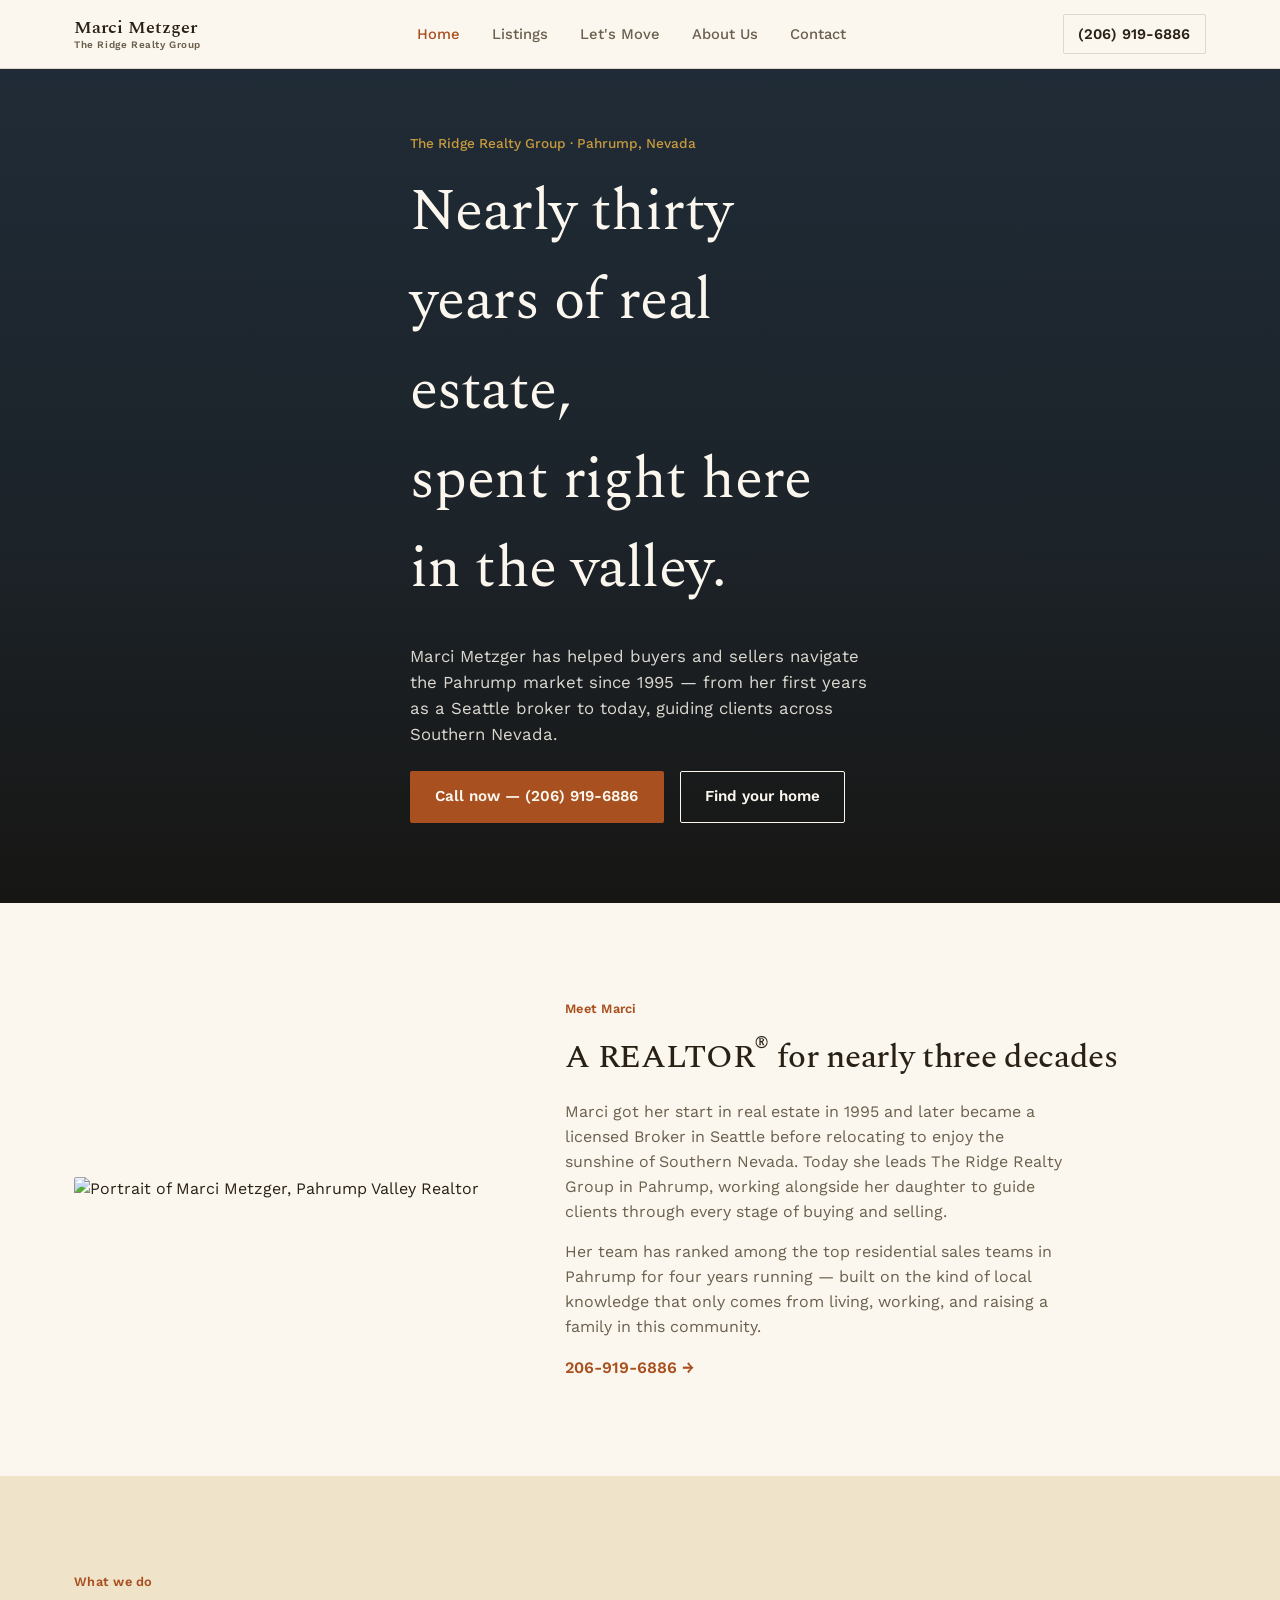
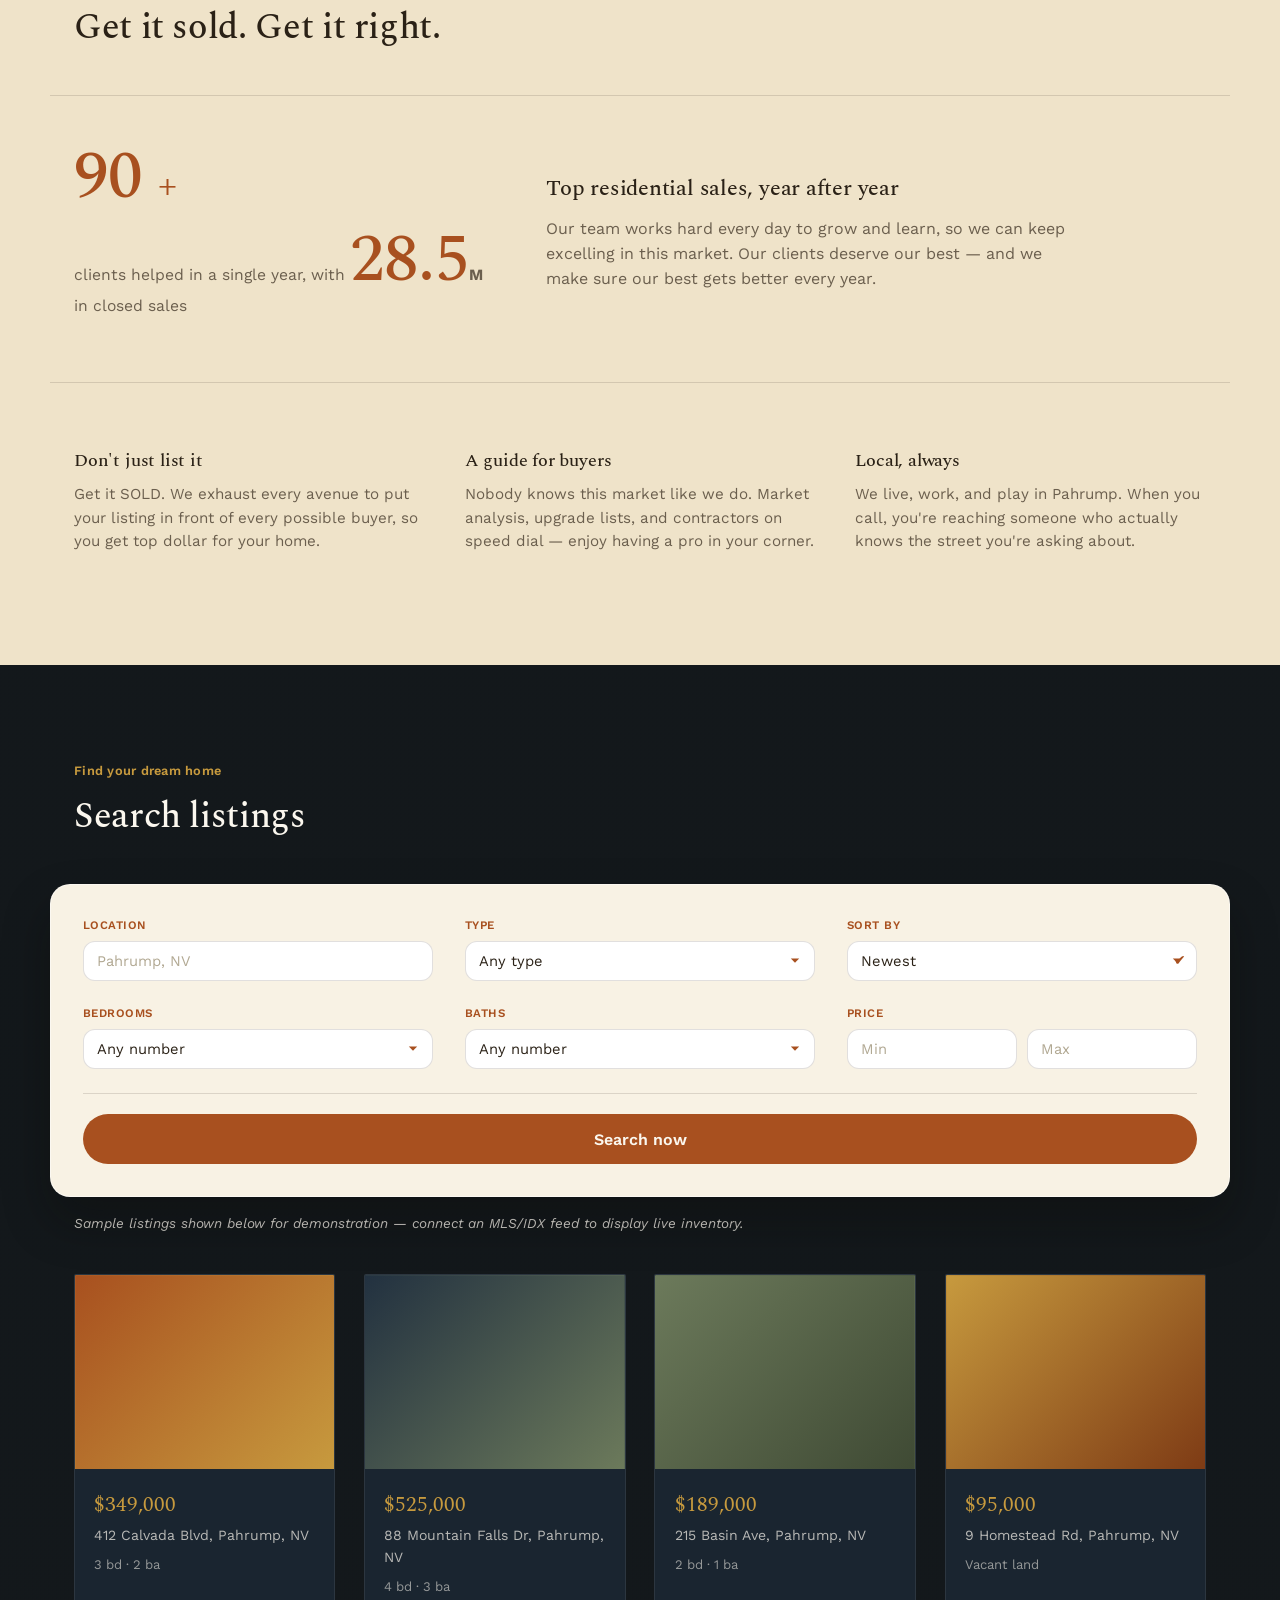
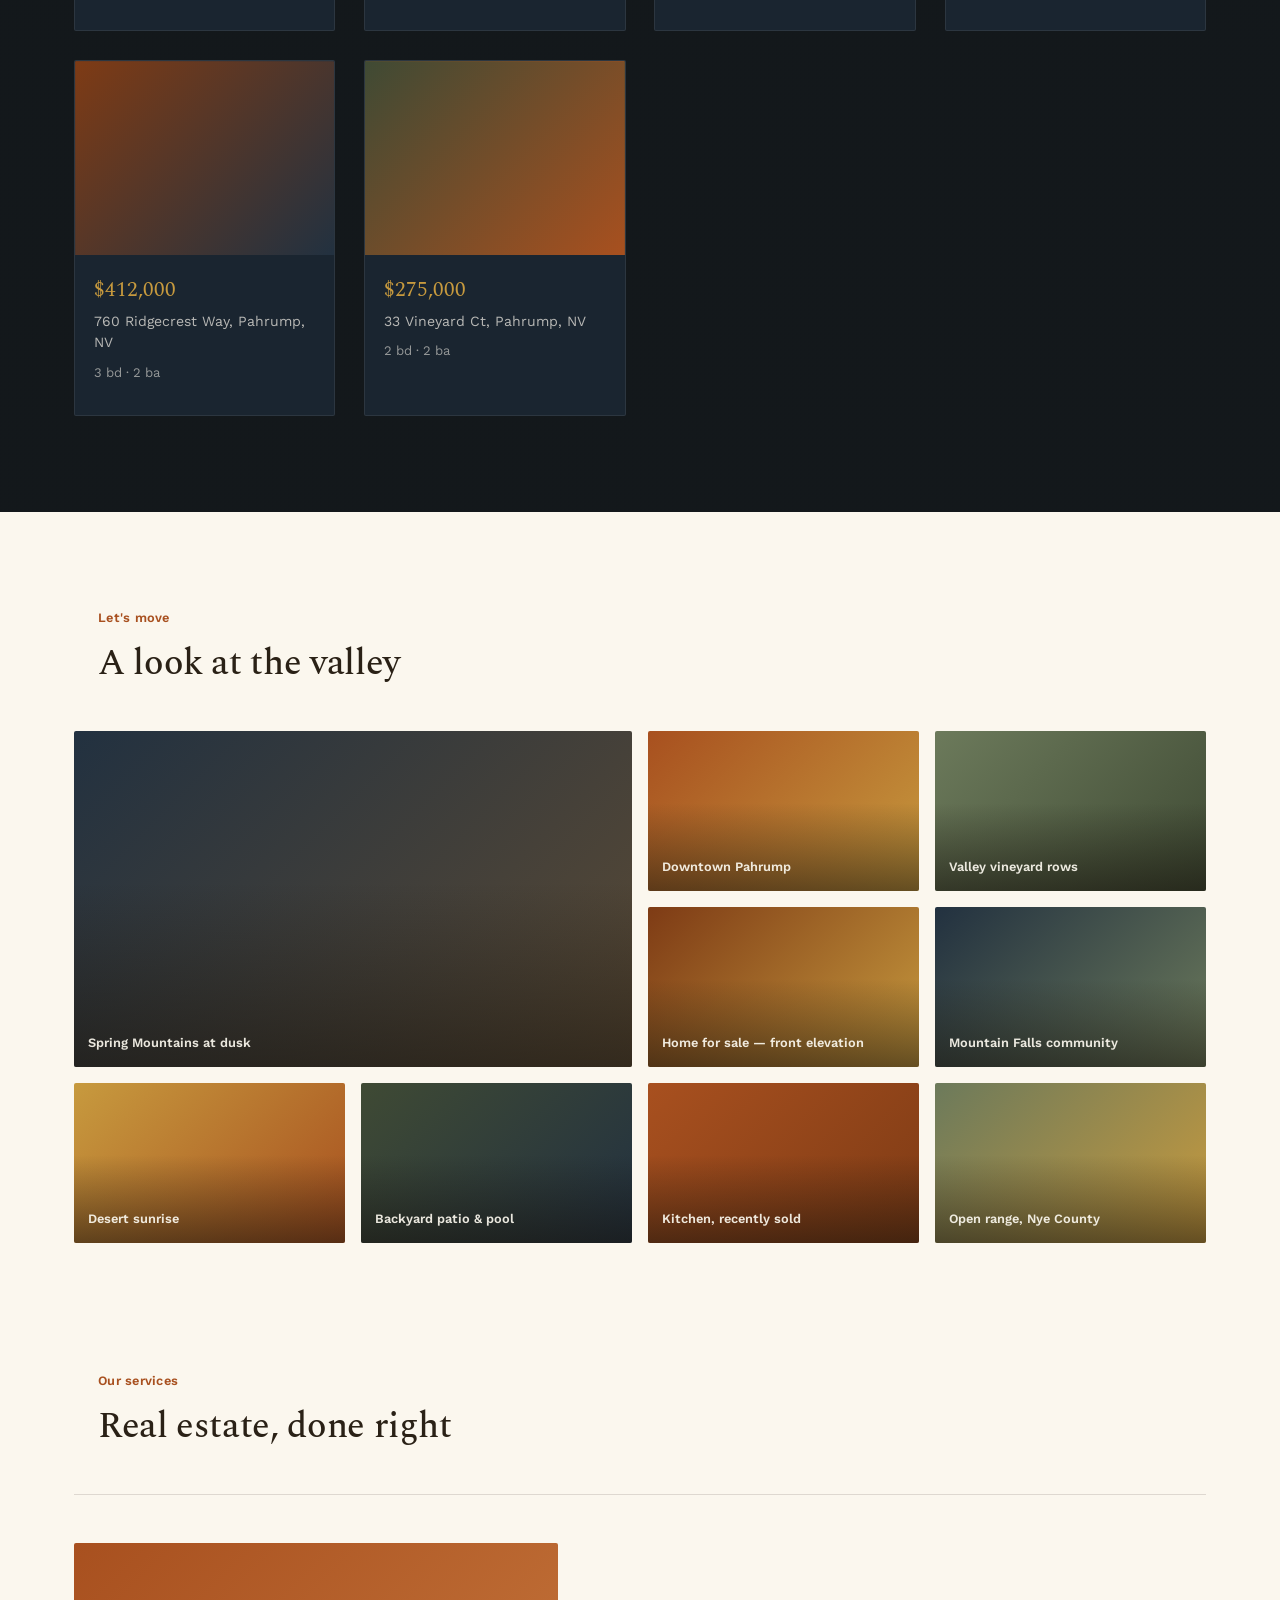
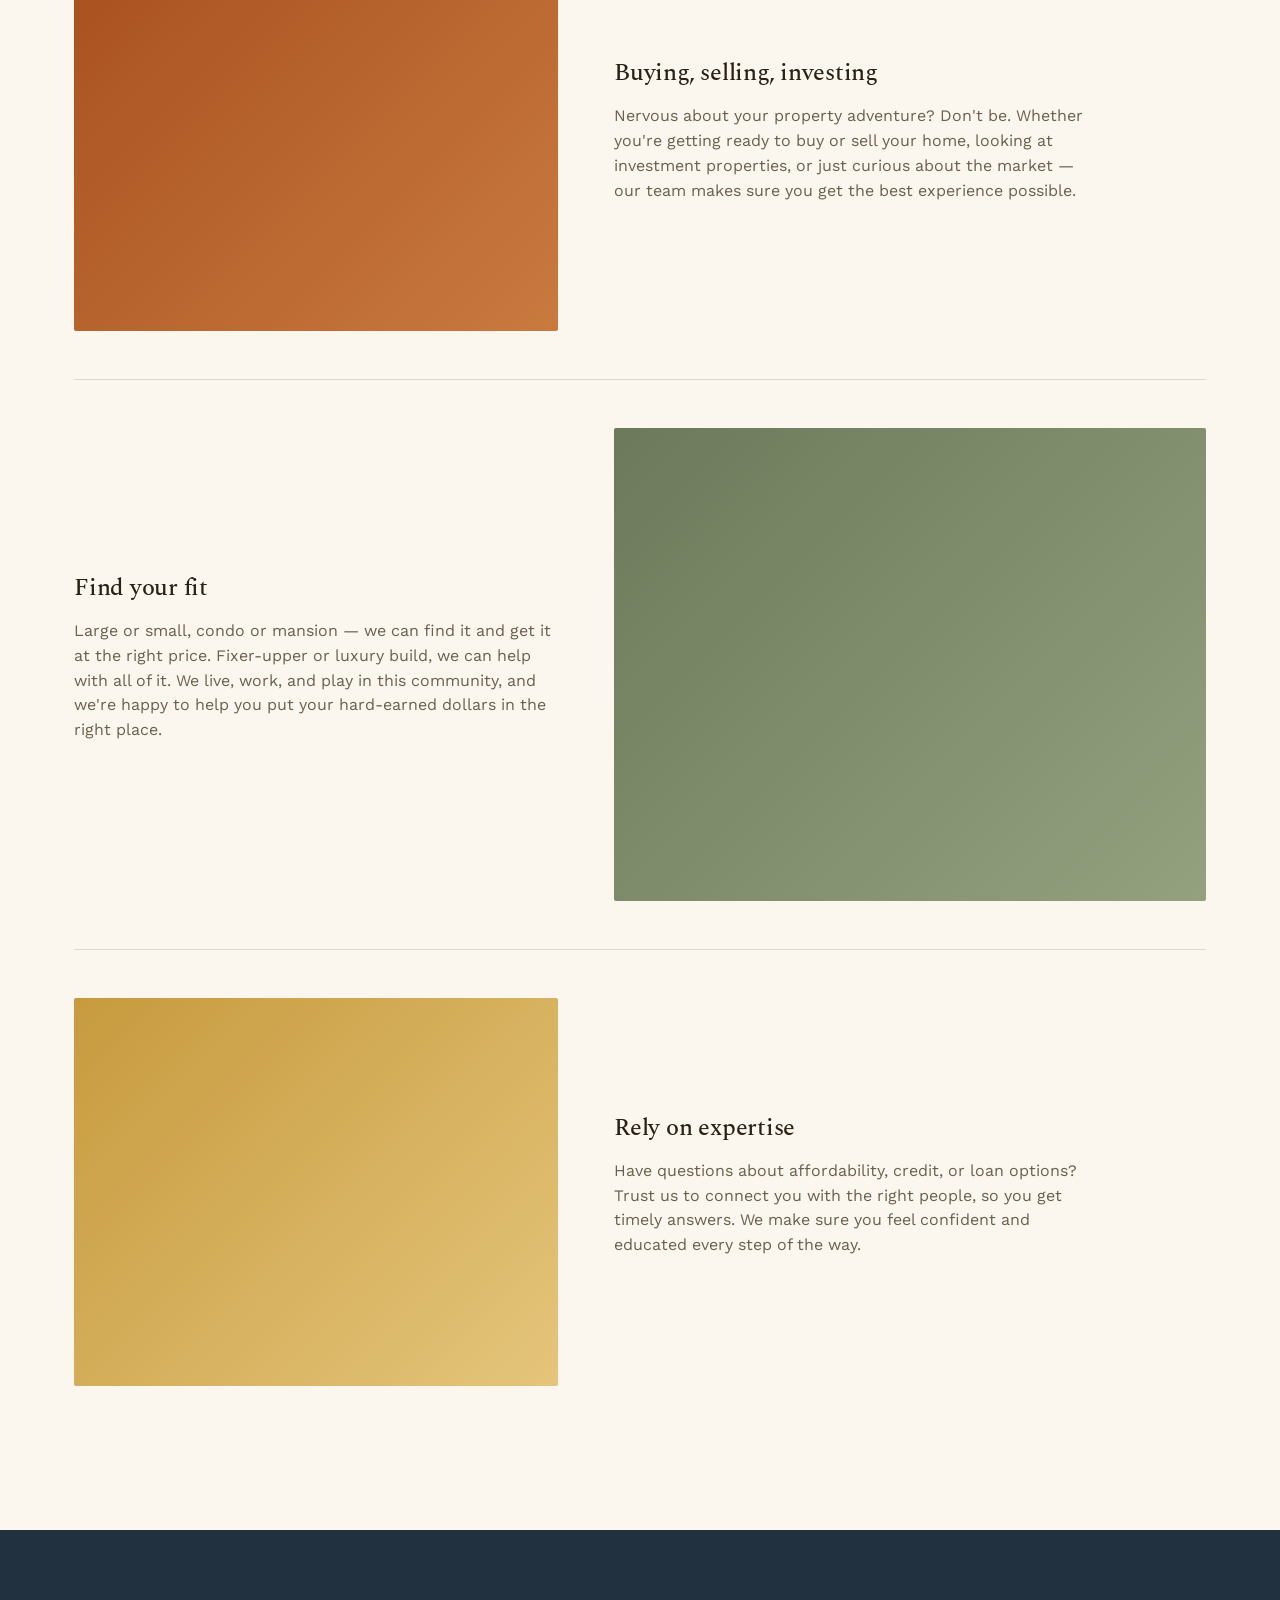
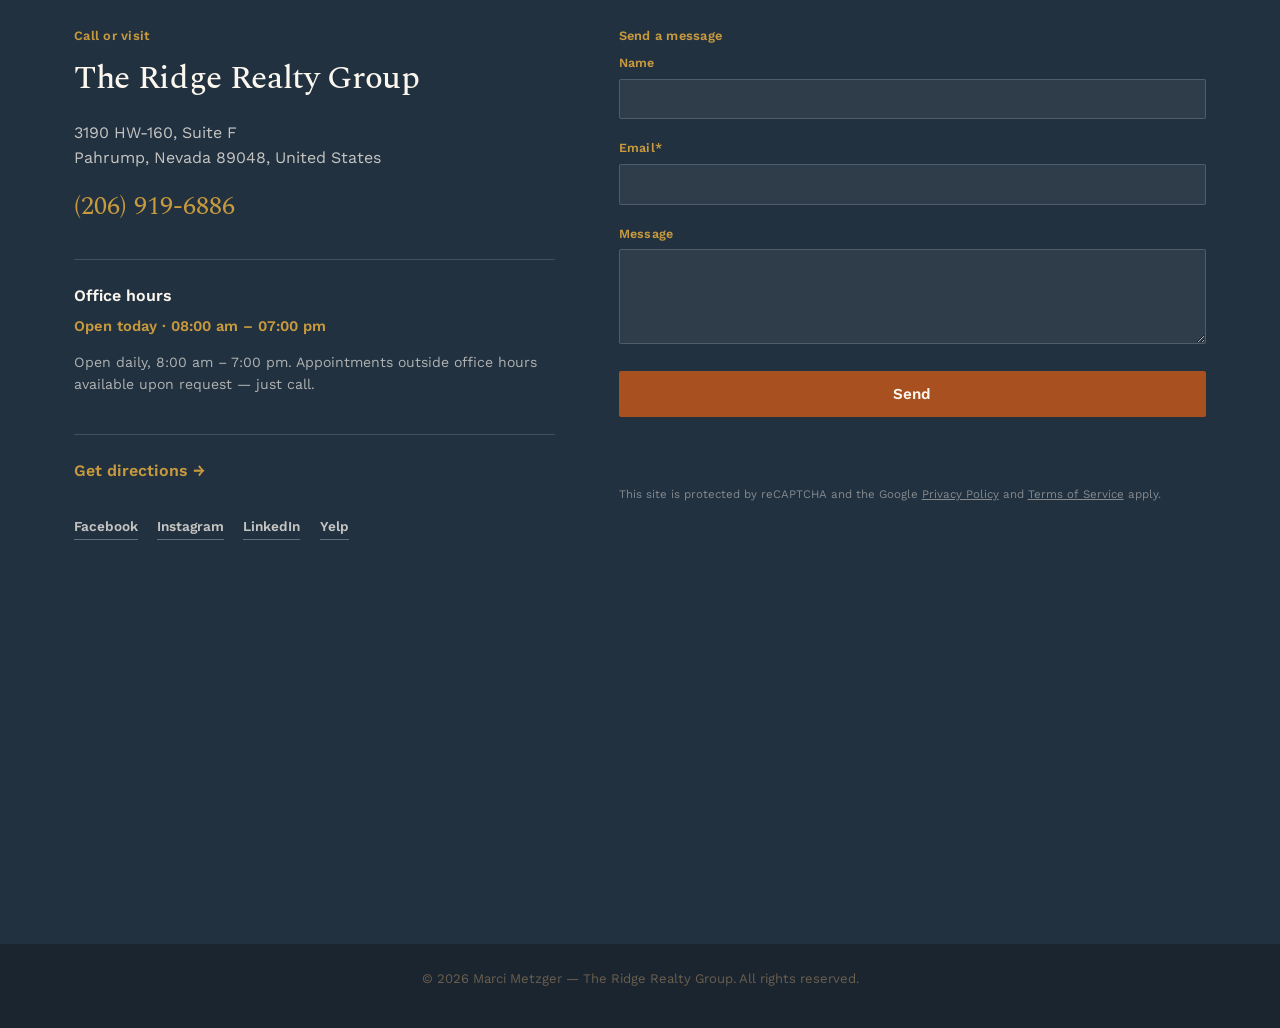
==== index.html @ ea529fed "added background and settings style change" ====
<!DOCTYPE html>
<html lang="en">
<head>
<meta charset="UTF-8">
<meta name="viewport" content="width=device-width, initial-scale=1.0">
<title>Marci Metzger | Pahrump Valley Real Estate</title>
<meta name="description" content="Marci Metzger, The Ridge Realty Group — nearly three decades of real estate experience serving buyers and sellers across Pahrump and Southern Nevada.">
<link rel="preconnect" href="https://fonts.googleapis.com">
<link rel="preconnect" href="https://fonts.gstatic.com" crossorigin>
<link href="https://fonts.googleapis.com/css2?family=Spectral:ital,wght@0,300;0,400;0,500;0,600;1,400&family=Work+Sans:wght@400;500;600;700&display=swap" rel="stylesheet">
<link rel="stylesheet" href="css/styles.css">
</head>
<body>

<!-- ================= HEADER ================= -->
<header class="site-header" id="top">
  <div class="header-inner">
    <a href="#top" class="wordmark">Marci Metzger <span>The Ridge Realty Group</span></a>

    <nav class="main-nav" id="main-nav">
      <a href="#top">Home</a>
      <a href="#listings">Listings</a>
      <a href="#move">Let's Move</a>
      <a href="#about">About Us</a>
      <a href="#contact">Contact</a>
    </nav>

    <div class="header-actions">
      <a href="tel:2069196886" class="phone-link">(206) 919-6886</a>
      <button class="nav-toggle" id="nav-toggle" aria-label="Open menu" aria-expanded="false">
        <span></span><span></span><span></span>
      </button>
    </div>
  </div>
</header>

<!-- ================= HERO ================= -->
<section class="hero">
  <div class="hero-media" style="background-image:url('https://img1.wsimg.com/isteam/ip/067a4d42-19e8-46d9-9bed-578bf62dd44e/mtn%20falls%20pond.jpg');"></div>
  <div class="hero-inner">
    <p class="eyebrow-plain">The Ridge Realty Group · Pahrump, Nevada</p>
    <h1>Nearly thirty years of real estate,<br> spent right here in the valley.</h1>
    <p class="hero-sub">Marci Metzger has helped buyers and sellers navigate the Pahrump market since 1995 — from her first years as a Seattle broker to today, guiding clients across Southern Nevada.</p>
    <div class="hero-actions">
      <a href="tel:2069196886" class="btn btn-clay">Call now — (206) 919-6886</a>
      <a href="#listings" class="btn btn-ghost">Find your home</a>
    </div>
  </div>
</section>

<!-- ================= ABOUT ================= -->
<section class="about" id="about">
  <div class="about-photo">
    <img src="https://img1.wsimg.com/isteam/ip/067a4d42-19e8-46d9-9bed-578bf62dd44e/photo-5db79f9.jpg/:/cr=t:14.07%25,l:0%25,w:100%25,h:66.64%25/rs=w:600,h:600,cg:true" alt="Portrait of Marci Metzger, Pahrump Valley Realtor">
  </div>
  <div class="about-copy">
    <p class="label">Meet Marci</p>
    <h2>A REALTOR<sup>&reg;</sup> for nearly three decades</h2>
    <p>Marci got her start in real estate in 1995 and later became a licensed Broker in Seattle before relocating to enjoy the sunshine of Southern Nevada. Today she leads The Ridge Realty Group in Pahrump, working alongside her daughter to guide clients through every stage of buying and selling.</p>
    <p>Her team has ranked among the top residential sales teams in Pahrump for four years running — built on the kind of local knowledge that only comes from living, working, and raising a family in this community.</p>
    <a href="tel:2069196886" class="text-link">206-919-6886 &rarr;</a>
  </div>
</section>

<!-- ================= GET IT SOLD ================= -->
<section class="sold" id="sold">
  <div class="section-head">
    <p class="label">What we do</p>
    <h2>Get it sold. Get it right.</h2>
  </div>

  <div class="sold-row">
    <div class="sold-figure">
      <span class="stat-number" data-count-to="90">0</span>
      <span class="stat-plus">+</span>
      <p class="stat-caption">clients helped in a single year, with <strong><span class="stat-number" data-count-to="28.5" data-decimal="1">0</span>M</strong> in closed sales</p>
    </div>
    <div class="sold-text">
      <h3>Top residential sales, year after year</h3>
      <p>Our team works hard every day to grow and learn, so we can keep excelling in this market. Our clients deserve our best — and we make sure our best gets better every year.</p>
    </div>
  </div>

  <div class="sold-grid">
    <article class="sold-card">
      <h3>Don't just list it</h3>
      <p>Get it SOLD. We exhaust every avenue to put your listing in front of every possible buyer, so you get top dollar for your home.</p>
    </article>
    <article class="sold-card">
      <h3>A guide for buyers</h3>
      <p>Nobody knows this market like we do. Market analysis, upgrade lists, and contractors on speed dial — enjoy having a pro in your corner.</p>
    </article>
    <article class="sold-card">
      <h3>Local, always</h3>
      <p>We live, work, and play in Pahrump. When you call, you're reaching someone who actually knows the street you're asking about.</p>
    </article>
  </div>
</section>

<!-- ================= LISTINGS SEARCH ================= -->
<section class="listings c1-bg" id="listings">
  <div class="section-head light">
    <p class="label light">Find your dream home</p>
    <h2>Search listings</h2>
  </div>

  <form class="search-card" id="search-form">
    <div class="search-card-grid">
      <div class="field">
        <label for="f-location">Location</label>
        <input type="text" id="f-location" placeholder="Pahrump, NV">
      </div>
      <div class="field">
        <label for="f-type">Type</label>
        <div class="select-wrap">
          <select id="f-type">
            <option value="">Any type</option>
            <option value="single-family">Single Family</option>
            <option value="manufactured">Manufactured</option>
            <option value="land">Land</option>
            <option value="condo">Condo</option>
          </select>
        </div>
      </div>
      <div class="field">
        <label for="f-sort">Sort by</label>
        <div class="select-wrap tick">
          <select id="f-sort">
            <option value="newest">Newest</option>
            <option value="oldest">Oldest</option>
            <option value="price-asc">Least expensive to most</option>
            <option value="price-desc">Most expensive to least</option>
            <option value="beds-asc">Bedrooms (low to high)</option>
            <option value="beds-desc">Bedrooms (high to low)</option>
          </select>
          <span class="tick-icon" aria-hidden="true"></span>
        </div>
      </div>
      <div class="field">
        <label for="f-beds">Bedrooms</label>
        <div class="select-wrap">
          <select id="f-beds">
            <option value="0">Any number</option>
            <option value="1">1+</option>
            <option value="2">2+</option>
            <option value="3">3+</option>
            <option value="4">4+</option>
            <option value="5">5+</option>
          </select>
        </div>
      </div>
      <div class="field">
        <label for="f-baths">Baths</label>
        <div class="select-wrap">
          <select id="f-baths">
            <option value="0">Any number</option>
            <option value="1">1+</option>
            <option value="2">2+</option>
            <option value="3">3+</option>
          </select>
        </div>
      </div>
      <div class="field price-field">
        <label>Price</label>
        <div class="price-group">
          <input type="number" id="f-min" placeholder="Min" min="0" step="1000">
          <input type="number" id="f-max" placeholder="Max" min="0" step="1000">
        </div>
      </div>
    </div>

    <div class="divider-light"></div>
    <button type="submit" class="btn-search-pill">Search now</button>
  </form>

  <p class="listings-note">Sample listings shown below for demonstration — connect an MLS/IDX feed to display live inventory.</p>

  <div class="listing-grid" id="listing-grid"></div>
</section>

<!-- ================= LET'S MOVE / GALLERY ================= -->
<section class="gallery" id="move">
  <div class="section-head">
    <p class="label">Let's move</p>
    <h2>A look at the valley</h2>
  </div>
  <div class="gallery-grid" id="gallery-grid">
    <!-- populated by JS -->
  </div>
</section>

<!-- ================= SERVICES ================= -->
<section class="services">
  <div class="section-head">
    <p class="label">Our services</p>
    <h2>Real estate, done right</h2>
  </div>

  <div class="service-row">
    <div class="service-media service-media--clay"></div>
    <div class="service-copy">
      <h3>Buying, selling, investing</h3>
      <p>Nervous about your property adventure? Don't be. Whether you're getting ready to buy or sell your home, looking at investment properties, or just curious about the market — our team makes sure you get the best experience possible.</p>
    </div>
  </div>

  <div class="service-row reverse">
    <div class="service-media service-media--sage"></div>
    <div class="service-copy">
      <h3>Find your fit</h3>
      <p>Large or small, condo or mansion — we can find it and get it at the right price. Fixer-upper or luxury build, we can help with all of it. We live, work, and play in this community, and we're happy to help you put your hard-earned dollars in the right place.</p>
    </div>
  </div>

  <div class="service-row">
    <div class="service-media service-media--gold"></div>
    <div class="service-copy">
      <h3>Rely on expertise</h3>
      <p>Have questions about affordability, credit, or loan options? Trust us to connect you with the right people, so you get timely answers. We make sure you feel confident and educated every step of the way.</p>
    </div>
  </div>
</section>

<!-- ================= CONTACT ================= -->
<section class="contact" id="contact">
  <div class="contact-inner">
    <div class="contact-info">
      <p class="label light">Call or visit</p>
      <h2>The Ridge Realty Group</h2>
      <p class="contact-line">3190 HW-160, Suite F<br>Pahrump, Nevada 89048, United States</p>
      <a href="tel:2069196886" class="contact-phone">(206) 919-6886</a>

      <div class="hours">
        <p class="hours-title">Office hours</p>
        <p class="hours-open">Open today · 08:00 am – 07:00 pm</p>
        <p class="hours-note">Open daily, 8:00 am – 7:00 pm. Appointments outside office hours available upon request — just call.</p>
      </div>

      <a class="text-link light" href="https://www.google.com/maps/search/?api=1&query=3190+HW-160+Suite+F+Pahrump+NV+89048" target="_blank" rel="noopener">Get directions &rarr;</a>

      <div class="socials">
        <a href="https://www.facebook.com/MarciHomes/" target="_blank" rel="noopener" aria-label="Facebook">Facebook</a>
        <a href="https://www.instagram.com/marcimetzger_theridge/" target="_blank" rel="noopener" aria-label="Instagram">Instagram</a>
        <a href="https://www.linkedin.com/in/marci-metzger-30642496/" target="_blank" rel="noopener" aria-label="LinkedIn">LinkedIn</a>
        <a href="https://www.yelp.com/biz/xr3yQN_m2SgO0R_7S6p62w" target="_blank" rel="noopener" aria-label="Yelp">Yelp</a>
      </div>
    </div>

    <div class="contact-form-wrap">
      <p class="label light">Send a message</p>
      <form id="contact-form" novalidate>
        <div class="field">
          <label for="c-name">Name</label>
          <input type="text" id="c-name" name="name" required>
        </div>
        <div class="field">
          <label for="c-email">Email*</label>
          <input type="email" id="c-email" name="email" required>
        </div>
        <div class="field">
          <label for="c-message">Message</label>
          <textarea id="c-message" name="message" rows="4"></textarea>
        </div>
        <button type="submit" class="btn btn-clay">Send</button>
        <p class="form-status" id="form-status" role="status"></p>
        <p class="recaptcha-note">This site is protected by reCAPTCHA and the Google <a href="https://policies.google.com/privacy" target="_blank" rel="noopener">Privacy Policy</a> and <a href="https://policies.google.com/terms" target="_blank" rel="noopener">Terms of Service</a> apply.</p>
      </form>
    </div>
  </div>

  <div class="map-embed">
    <iframe title="Map to 3190 HW-160, Suite F, Pahrump, NV 89048"
      src="https://www.openstreetmap.org/export/embed.html?bbox=-115.9998%2C36.1980%2C-115.9600%2C36.2280&layer=mapnik&marker=36.2130%2C-115.9799"
      loading="lazy"></iframe>
  </div>
</section>

<!-- ================= FOOTER ================= -->
<footer class="site-footer">
  <p>&copy; <span id="year"></span> Marci Metzger — The Ridge Realty Group. All rights reserved.</p>
</footer>

<div class="lightbox" id="lightbox">
  <button class="lightbox-close" id="lightbox-close" aria-label="Close">&times;</button>
  <div class="lightbox-media" id="lightbox-media"></div>
</div>

<script src="js/script.js"></script>
</body>
</html>
---- css/styles.css ----
/* ============ TOKENS ============ */
:root{
  --sand: #EFE3C9;
  --sand-light: #F8F2E4;
  --paper: #FBF7EE;
  --ink: #2A2116;
  --ink-soft: #6B5F4E;
  --clay: #A8501F;
  --clay-dark: #7E3B15;
  --sage: #6C7A5B;
  --dusk: #223140;
  --dusk-2: #1A2530;
  --gold: #C79A3E;
  --line: rgba(42,33,22,0.14);
  --radius: 2px;
  --serif: 'Spectral', Georgia, serif;
  --sans: 'Work Sans', -apple-system, BlinkMacSystemFont, 'Segoe UI', sans-serif;
  --max: 1180px;
}

*{box-sizing:border-box;}
html{scroll-behavior:smooth;}
body{
  margin:0;
  font-family:var(--sans);
  color:var(--ink);
  background:var(--paper);
  line-height:1.55;
  -webkit-font-smoothing:antialiased;
}
img{max-width:100%;display:block;}
a{color:inherit;text-decoration:none;}
h1,h2,h3{font-family:var(--serif);font-weight:500;margin:0 0 .5em;color:var(--ink);letter-spacing:-0.01em;}
p{margin:0 0 1em;color:var(--ink-soft);}
.label{
  font-family:var(--sans);
  font-size:.8rem;
  font-weight:600;
  color:var(--clay);
  margin:0 0 .6em;
  letter-spacing:.02em;
}
.label.light{color:var(--gold);}
:focus-visible{outline:2px solid var(--clay);outline-offset:3px;}
@media (prefers-reduced-motion: reduce){
  *{animation-duration:.001ms !important;animation-iteration-count:1 !important;transition-duration:.001ms !important;scroll-behavior:auto !important;}
}

/* ============ BUTTONS ============ */
.btn{
  display:inline-block;
  padding:.85em 1.6em;
  font-family:var(--sans);
  font-weight:600;
  font-size:.95rem;
  border-radius:var(--radius);
  border:1px solid transparent;
  cursor:pointer;
  transition:background .2s ease, color .2s ease, border-color .2s ease;
}
.btn-clay{background:var(--clay);color:var(--paper);}
.btn-clay:hover{background:var(--clay-dark);}
.btn-ghost{border-color:currentColor;color:inherit;background:transparent;}
.btn-ghost:hover{background:rgba(255,255,255,.15);}
.text-link{color:var(--clay);font-weight:600;font-family:var(--sans);}
.text-link.light{color:var(--gold);}

/* ============ HEADER ============ */
.site-header{
  position:sticky;top:0;z-index:50;
  background:rgba(251,247,238,.92);
  backdrop-filter:blur(8px);
  border-bottom:1px solid var(--line);
}
.header-inner{
  max-width:var(--max);margin:0 auto;padding:.9rem 1.5rem;
  display:flex;align-items:center;justify-content:space-between;gap:1.5rem;
}
.wordmark{
  font-family:var(--serif);font-size:1.15rem;font-weight:600;
  display:flex;flex-direction:column;line-height:1.1;
}
.wordmark span{font-family:var(--sans);font-size:.62rem;font-weight:600;color:var(--ink-soft);letter-spacing:.06em;margin-top:.2em;}
.main-nav{display:flex;gap:2rem;}
.main-nav a{font-size:.92rem;font-weight:500;color:var(--ink-soft);transition:color .2s;}
.main-nav a:hover, .main-nav a.active{color:var(--clay);}
.header-actions{display:flex;align-items:center;gap:1.2rem;}
.phone-link{font-weight:600;font-size:.92rem;border:1px solid var(--line);padding:.5em 1em;border-radius:var(--radius);}
.phone-link:hover{border-color:var(--clay);color:var(--clay);}
.nav-toggle{display:none;flex-direction:column;justify-content:center;gap:5px;width:28px;height:28px;background:none;border:none;cursor:pointer;padding:0;}
.nav-toggle span{display:block;height:2px;background:var(--ink);border-radius:2px;}

/* ============ HERO ============ */
.hero{
  position:relative;
  min-height:88vh;
  display:flex;align-items:flex-end;
  overflow:hidden;
  background:var(--dusk);
}
.hero-media{
  position:absolute;inset:0;
  background-size:cover;background-position:center;
  filter:saturate(1.05);
}
.hero::after{
  content:"";position:absolute;inset:0;
  background:linear-gradient(0deg, rgba(20,16,10,.82) 0%, rgba(20,16,10,.42) 45%, rgba(20,16,10,.18) 100%);
}
.hero-inner{
  position:relative;z-index:2;
  max-width:var(--max);margin:0 auto;padding:4rem 1.5rem 5rem;
  color:var(--paper);
}
.eyebrow-plain{font-family:var(--sans);font-size:.85rem;font-weight:500;color:var(--gold);margin-bottom:1em;}
.hero h1{
  color:var(--paper);
  font-size:clamp(2.1rem, 4.6vw, 3.6rem);
  font-weight:400;
  max-width:15ch;
  margin-bottom:.5em;
}
.hero-sub{
  color:rgba(251,247,238,.86);
  max-width:46ch;
  font-size:1.05rem;
}
.hero-actions{display:flex;gap:1rem;flex-wrap:wrap;margin-top:1.5rem;}

/* ============ ABOUT ============ */
.about{
  max-width:var(--max);margin:0 auto;padding:6rem 1.5rem;
  display:grid;grid-template-columns:.8fr 1.2fr;gap:4rem;align-items:center;
}
.about-photo img{border-radius:var(--radius);}
.about-copy h2{font-size:clamp(1.6rem,2.6vw,2.2rem);}
.about-copy p{max-width:50ch;}

/* ============ SECTION HEADS ============ */
.section-head{max-width:var(--max);margin:0 auto;padding:0 1.5rem;margin-bottom:2.5rem;}
.section-head h2{font-size:clamp(1.7rem,2.8vw,2.4rem);}
.section-head.light h2{color:var(--paper);}

/* ============ SOLD ============ */
.sold{background:var(--sand);padding:6rem 0;}
.sold-row{
  max-width:var(--max);margin:0 auto 4rem;padding:0 1.5rem;
  display:grid;grid-template-columns:.9fr 1.4fr;gap:3rem;align-items:center;
  border-top:1px solid var(--line);border-bottom:1px solid var(--line);
  padding-top:3rem;padding-bottom:3rem;
}
.sold-figure{display:flex;align-items:baseline;flex-wrap:wrap;gap:.3rem 1rem;}
.stat-number{font-family:var(--serif);font-size:4.2rem;font-weight:500;color:var(--clay);line-height:1;}
.stat-plus{font-family:var(--serif);font-size:2.4rem;color:var(--clay);}
.stat-caption{flex-basis:100%;color:var(--ink-soft);font-size:.98rem;margin-top:.4rem;}
.sold-text h3{font-size:1.4rem;}
.sold-text p{max-width:52ch;}
.sold-grid{
  max-width:var(--max);margin:0 auto;padding:0 1.5rem;
  display:grid;grid-template-columns:repeat(3,1fr);gap:2.5rem;
}
.sold-card h3{font-size:1.15rem;margin-bottom:.4em;}
.sold-card p{font-size:.95rem;}

/* ============ LISTINGS ============ */
.listings{background:var(--dusk);color:var(--paper);padding:6rem 0;background-size:cover;background-position:center;}

/* Photographic backdrop for the search section — image supplied inline via the
   .c1-bg class; darkened further than a typical 24% overlay so form labels and
   the section heading stay legible over a busy photo. */
.listings.c1-bg{
  background-image:
    linear-gradient(to bottom, rgba(10,8,5,.62) 0%, rgba(10,8,5,.62) 100%),
    url("https://img1.wsimg.com/isteam/getty/2223376026/:/cr=t:0%25,l:0%25,w:100%25,h:100%25/rs=w:1600,m");
}

.field label{display:block;font-size:.78rem;font-weight:600;color:var(--gold);margin-bottom:.5em;letter-spacing:.02em;}
.field input, .field select, .field textarea{
  width:100%;padding:.7em .8em;background:rgba(255,255,255,.06);
  border:1px solid rgba(255,255,255,.16);border-radius:var(--radius);
  color:var(--paper);font-family:var(--sans);font-size:.92rem;
}
.field select option{color:var(--ink);}
.field input::placeholder{color:rgba(251,247,238,.4);}
.listings-note{max-width:var(--max);margin:0 auto 2.5rem;padding:0 1.5rem;font-size:.85rem;color:rgba(251,247,238,.7);font-style:italic;}

/* ---- Minimal search card (sits on top of the photo backdrop) ---- */
.search-card{
  max-width:var(--max);margin:0 auto 1rem;padding:2rem;
  background:var(--sand-light);
  border-radius:20px;
  border:1px solid rgba(255,255,255,.5);
  box-shadow:0 24px 48px rgba(10,8,5,.32);
}
.search-card-grid{display:grid;grid-template-columns:repeat(3,1fr);gap:1.5rem 2rem;}
.search-card .field label{color:var(--clay);font-size:.72rem;font-weight:600;text-transform:uppercase;letter-spacing:.04em;margin-bottom:.5em;}
.search-card .field input, .search-card .select-wrap select{
  width:100%;padding:.7em .9em;background:#fff;border:1px solid var(--line);
  border-radius:12px;color:var(--ink);font-family:var(--sans);font-size:.92rem;
  appearance:none;-webkit-appearance:none;
}
.search-card .select-wrap{position:relative;}
.search-card .select-wrap select{
  background-image:url("data:image/svg+xml,%3Csvg xmlns='http://www.w3.org/2000/svg' width='12' height='12' viewBox='0 0 12 12'%3E%3Cpath fill='%23A8501F' d='M6 8L1 3h10z'/%3E%3C/svg%3E");
  background-repeat:no-repeat;background-position:right .9rem center;background-size:10px 10px;padding-right:2.2rem;cursor:pointer;
}
.search-card .select-wrap.tick select{padding-right:2.6rem;}
.search-card .select-wrap.tick .tick-icon{position:absolute;right:.7rem;top:50%;transform:translateY(-50%);color:var(--clay);font-size:.85rem;pointer-events:none;}
.search-card .select-wrap.tick .tick-icon::before{content:"✔";}
.search-card .field input::placeholder{color:#b1a892;}
.search-card .price-group{display:grid;grid-template-columns:1fr 1fr;gap:.6rem;}
.search-card .divider-light{height:1px;background:var(--line);margin:1.5rem 0 1.25rem;}
.btn-search-pill{
  width:100%;padding:.95em 1.5em;font-family:var(--sans);font-weight:600;font-size:1rem;
  background:var(--clay);color:var(--paper);border:none;border-radius:999px;cursor:pointer;
  transition:background .2s ease, transform .1s ease;
}
.btn-search-pill:hover{background:var(--clay-dark);}
.btn-search-pill:active{transform:scale(.98);}
.listing-grid{
  max-width:var(--max);margin:0 auto;padding:0 1.5rem;
  display:grid;grid-template-columns:repeat(auto-fill,minmax(260px,1fr));gap:1.8rem;
}
.listing-card{background:var(--dusk-2);border-radius:var(--radius);overflow:hidden;border:1px solid rgba(255,255,255,.08);transition:transform .2s ease;}
.listing-card:hover{transform:translateY(-4px);}
.listing-photo{aspect-ratio:4/3;background-size:cover;background-position:center;}
.listing-body{padding:1.2rem;}
.listing-price{font-family:var(--serif);font-size:1.3rem;color:var(--gold);margin-bottom:.2em;}
.listing-addr{font-size:.88rem;color:rgba(251,247,238,.7);margin-bottom:.6em;}
.listing-meta{display:flex;gap:1rem;font-size:.82rem;color:rgba(251,247,238,.55);}
.listing-empty{color:rgba(251,247,238,.6);padding:2rem 0;}

/* ============ GALLERY ============ */
.gallery{max-width:var(--max);margin:0 auto;padding:6rem 1.5rem;}
.gallery-grid{
  display:grid;grid-template-columns:repeat(4,1fr);grid-auto-rows:160px;gap:1rem;
}
.gallery-item{
  border-radius:var(--radius);cursor:pointer;position:relative;overflow:hidden;
  display:flex;align-items:flex-end;padding:.9rem;
  color:rgba(251,247,238,.92);font-family:var(--sans);font-size:.8rem;font-weight:600;
  background-size:cover;background-position:center;
  transition:transform .3s ease;
}
.gallery-item:hover{transform:scale(1.02);}
.gallery-item span{position:relative;z-index:1;}
.gallery-item::before{content:"";position:absolute;inset:0;background:linear-gradient(0deg, rgba(20,16,10,.55), transparent 55%);}
.gallery-item.big{grid-column:span 2;grid-row:span 2;}

/* ============ SERVICES ============ */
.services{max-width:var(--max);margin:0 auto;padding:2rem 1.5rem 6rem;}
.service-row{
  display:grid;grid-template-columns:.9fr 1.1fr;gap:3.5rem;align-items:center;
  padding:3rem 0;border-top:1px solid var(--line);
}
.service-row.reverse .service-media{order:2;}
.service-row.reverse .service-copy{order:1;}
.service-media{aspect-ratio:5/4;border-radius:var(--radius);}
.service-media--clay{background:linear-gradient(135deg, var(--clay) 0%, #C97A3F 100%);}
.service-media--sage{background:linear-gradient(135deg, var(--sage) 0%, #94A17F 100%);}
.service-media--gold{background:linear-gradient(135deg, var(--gold) 0%, #E4C57B 100%);}
.service-copy h3{font-size:1.5rem;}
.service-copy p{max-width:48ch;}

/* ============ CONTACT ============ */
.contact{background:var(--dusk);color:var(--paper);padding:6rem 0 0;}
.contact-inner{
  max-width:var(--max);margin:0 auto;padding:0 1.5rem;
  display:grid;grid-template-columns:.9fr 1.1fr;gap:4rem;
}
.contact-info h2{color:var(--paper);font-size:clamp(1.7rem,2.6vw,2.3rem);}
.contact-line{color:rgba(251,247,238,.75);}
.contact-phone{display:inline-block;font-family:var(--serif);font-size:1.6rem;color:var(--gold);margin-bottom:2rem;}
.hours{border-top:1px solid rgba(255,255,255,.14);border-bottom:1px solid rgba(255,255,255,.14);padding:1.5rem 0;margin-bottom:1.5rem;}
.hours-title{font-weight:600;color:var(--paper);margin-bottom:.4em;}
.hours-open{color:var(--gold);font-weight:600;font-size:.92rem;}
.hours-note{font-size:.88rem;color:rgba(251,247,238,.65);}
.socials{display:flex;gap:1.2rem;margin-top:2rem;flex-wrap:wrap;}
.socials a{font-size:.85rem;font-weight:600;color:rgba(251,247,238,.75);border-bottom:1px solid rgba(255,255,255,.3);padding-bottom:2px;}
.socials a:hover{color:var(--gold);border-color:var(--gold);}

.contact-form-wrap form{display:flex;flex-direction:column;gap:1.2rem;}
.form-status{font-size:.88rem;color:var(--gold);min-height:1.2em;}
.recaptcha-note{font-size:.72rem;color:rgba(251,247,238,.45);}
.recaptcha-note a{text-decoration:underline;}

.map-embed{margin-top:4rem;width:100%;height:340px;filter:grayscale(.25) contrast(1.05);}
.map-embed iframe{width:100%;height:100%;border:0;display:block;}

/* ============ FOOTER ============ */
.site-footer{background:var(--dusk-2);color:rgba(251,247,238,.55);text-align:center;padding:1.6rem;font-size:.82rem;}

/* ============ LIGHTBOX ============ */
.lightbox{
  position:fixed;inset:0;background:rgba(15,12,8,.92);
  display:none;align-items:center;justify-content:center;z-index:200;padding:2rem;
}
.lightbox.open{display:flex;}
.lightbox-media{width:min(900px,90vw);aspect-ratio:4/3;border-radius:var(--radius);background-size:cover;background-position:center;}
.lightbox-close{position:absolute;top:1.5rem;right:1.5rem;background:none;border:none;color:var(--paper);font-size:2.2rem;line-height:1;cursor:pointer;}

/* ============ RESPONSIVE ============ */
@media (max-width: 900px){
  .main-nav{
    position:fixed;top:64px;left:0;right:0;bottom:0;
    background:var(--paper);
    flex-direction:column;padding:2rem 1.5rem;gap:1.5rem;
    transform:translateX(100%);transition:transform .25s ease;
  }
  .main-nav.open{transform:translateX(0);}
  .nav-toggle{display:flex;}
  .about{grid-template-columns:1fr;}
  .sold-row{grid-template-columns:1fr;}
  .sold-grid{grid-template-columns:1fr;}
  .search-card-grid{grid-template-columns:1fr 1fr;}
  .gallery-grid{grid-template-columns:repeat(2,1fr);}
  .gallery-item.big{grid-column:span 2;grid-row:span 1;}
  .service-row, .service-row.reverse{grid-template-columns:1fr;}
  .service-row.reverse .service-media, .service-row.reverse .service-copy{order:initial;}
  .contact-inner{grid-template-columns:1fr;}
}
@media (max-width: 560px){
  .search-card-grid{grid-template-columns:1fr;}
  .header-actions .phone-link{display:none;}
}
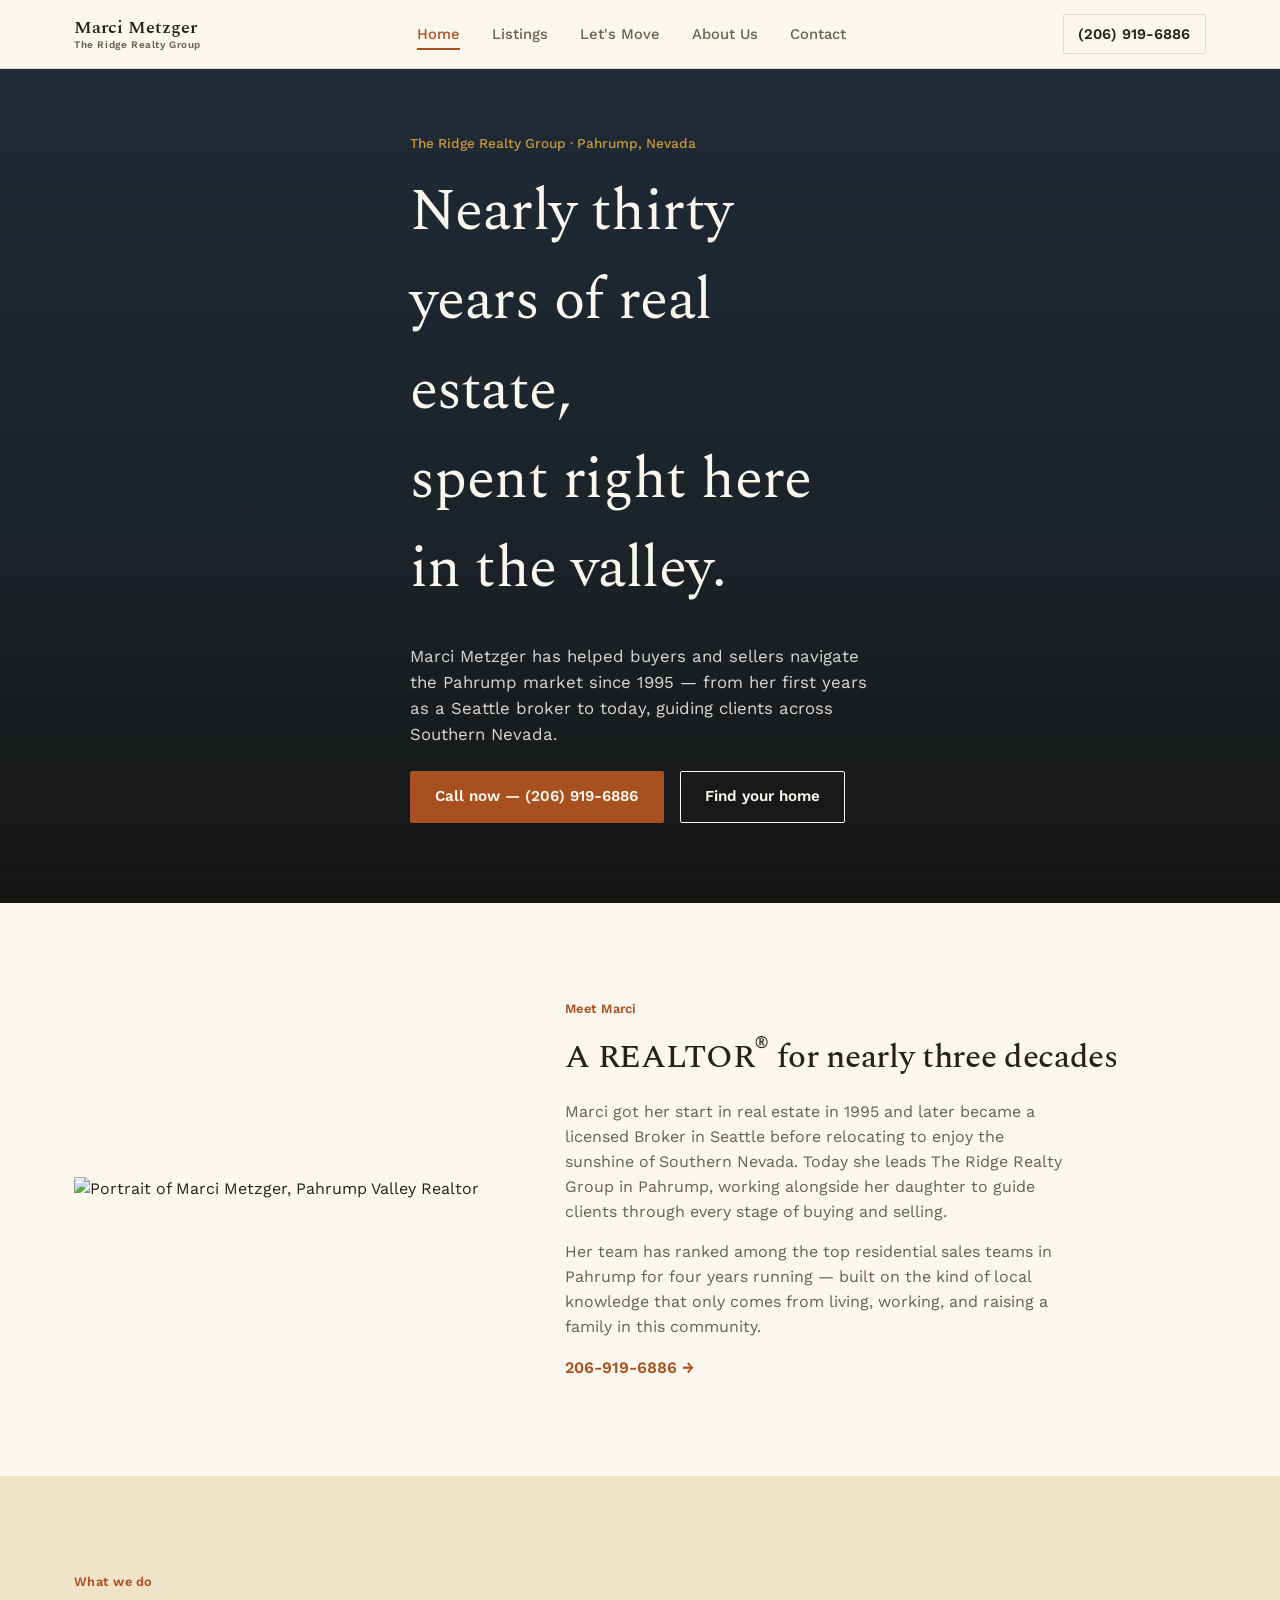
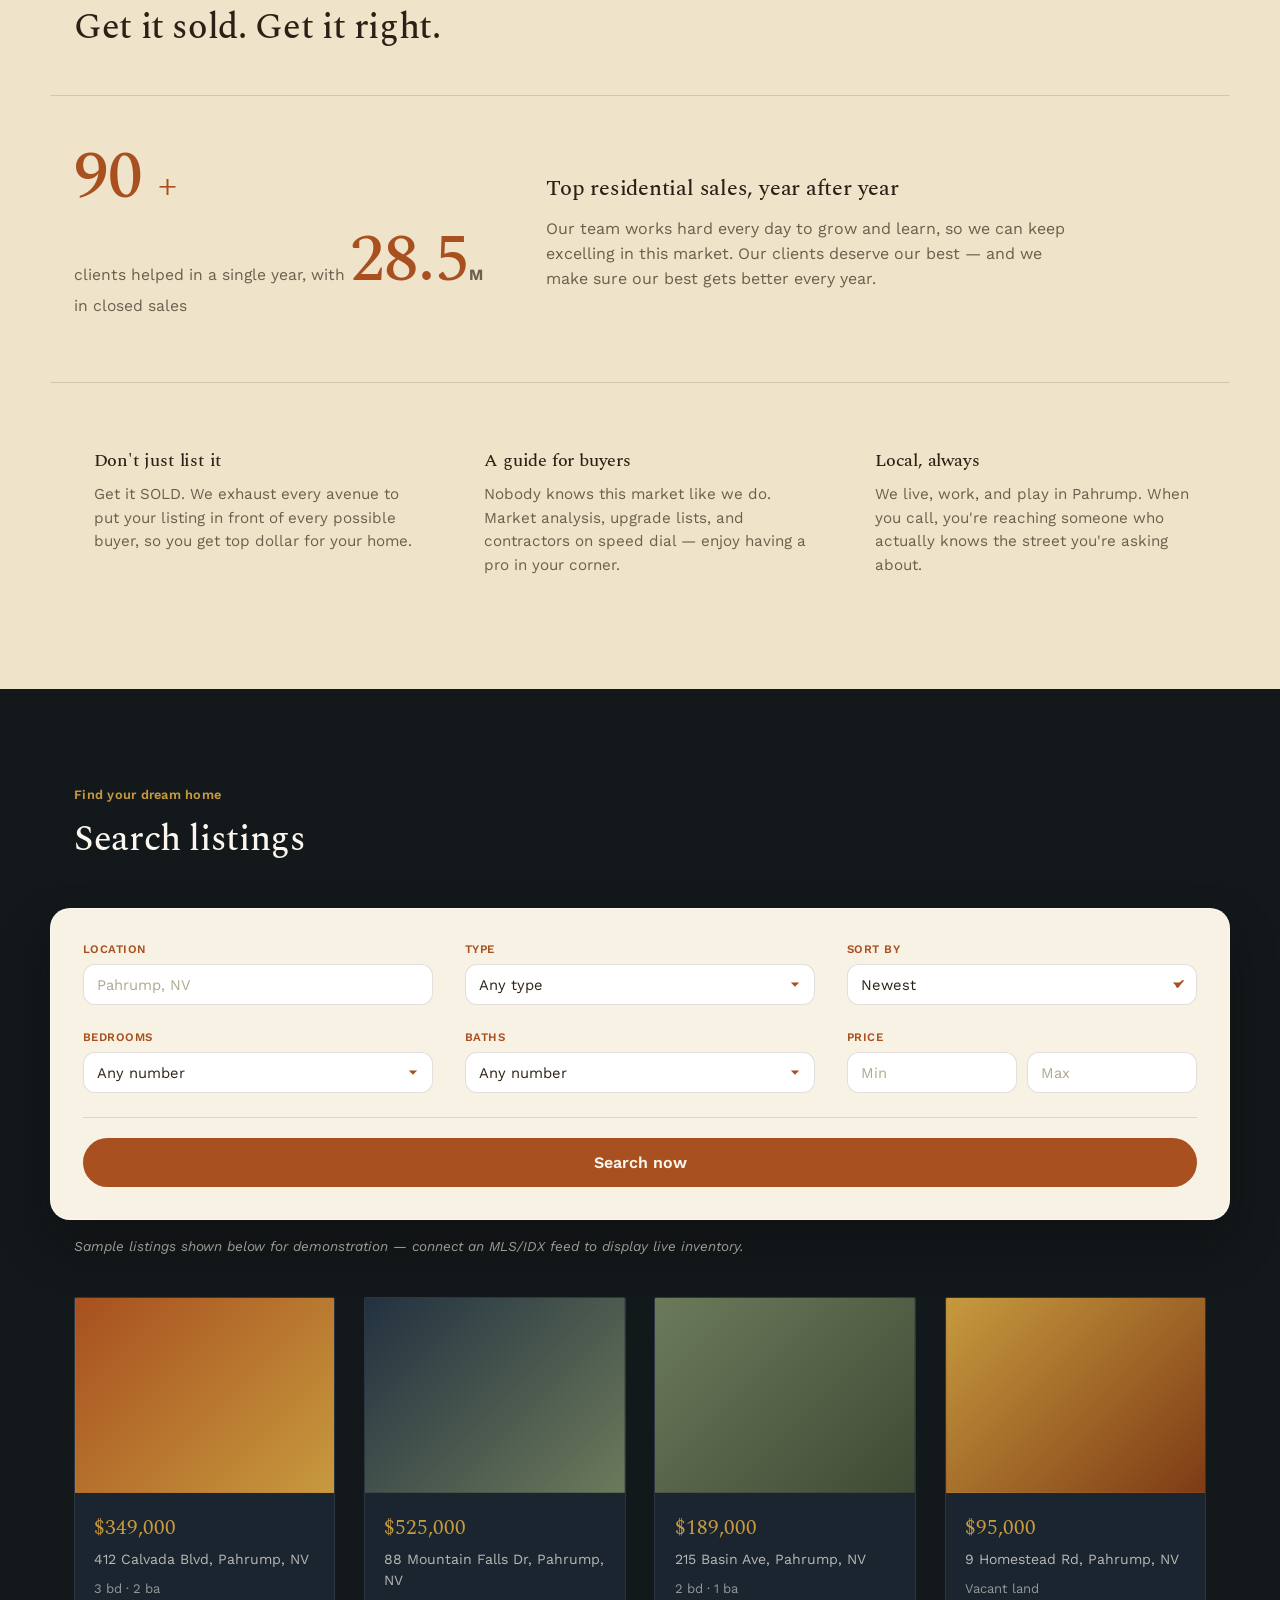
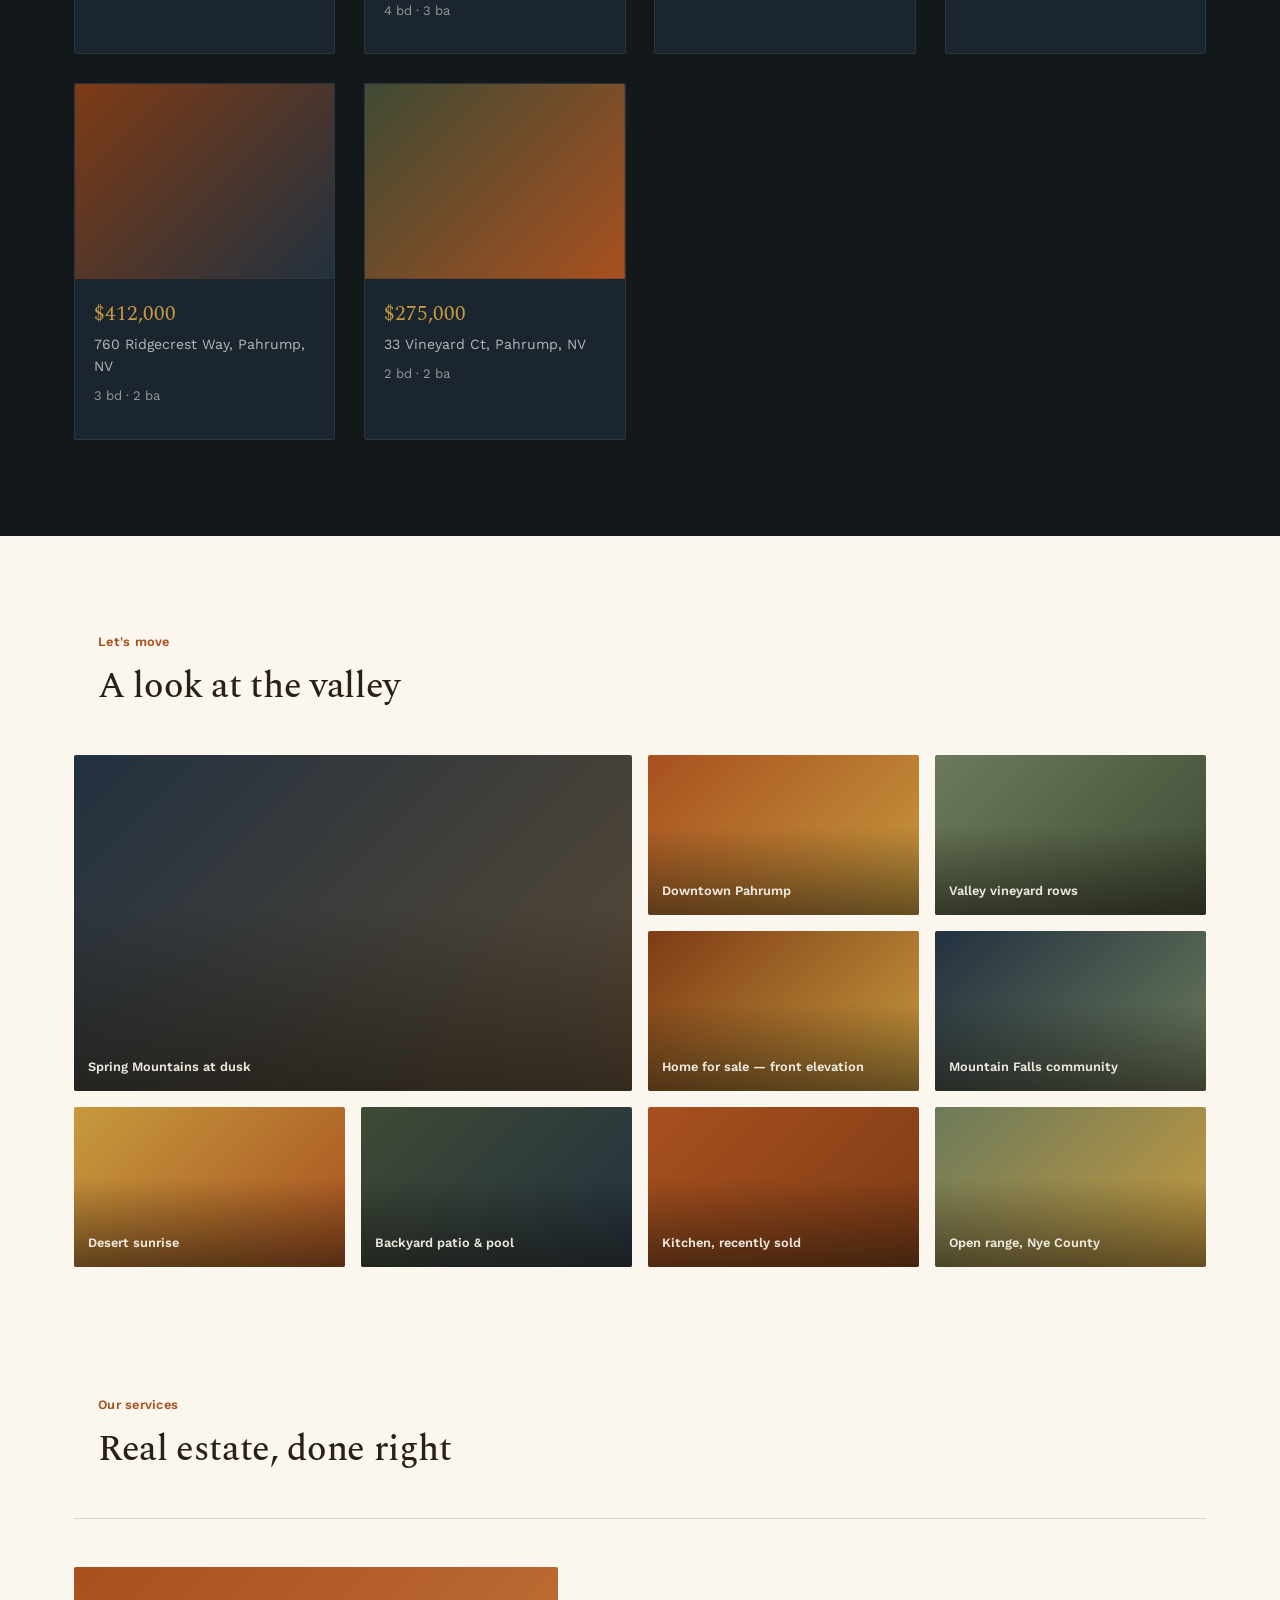
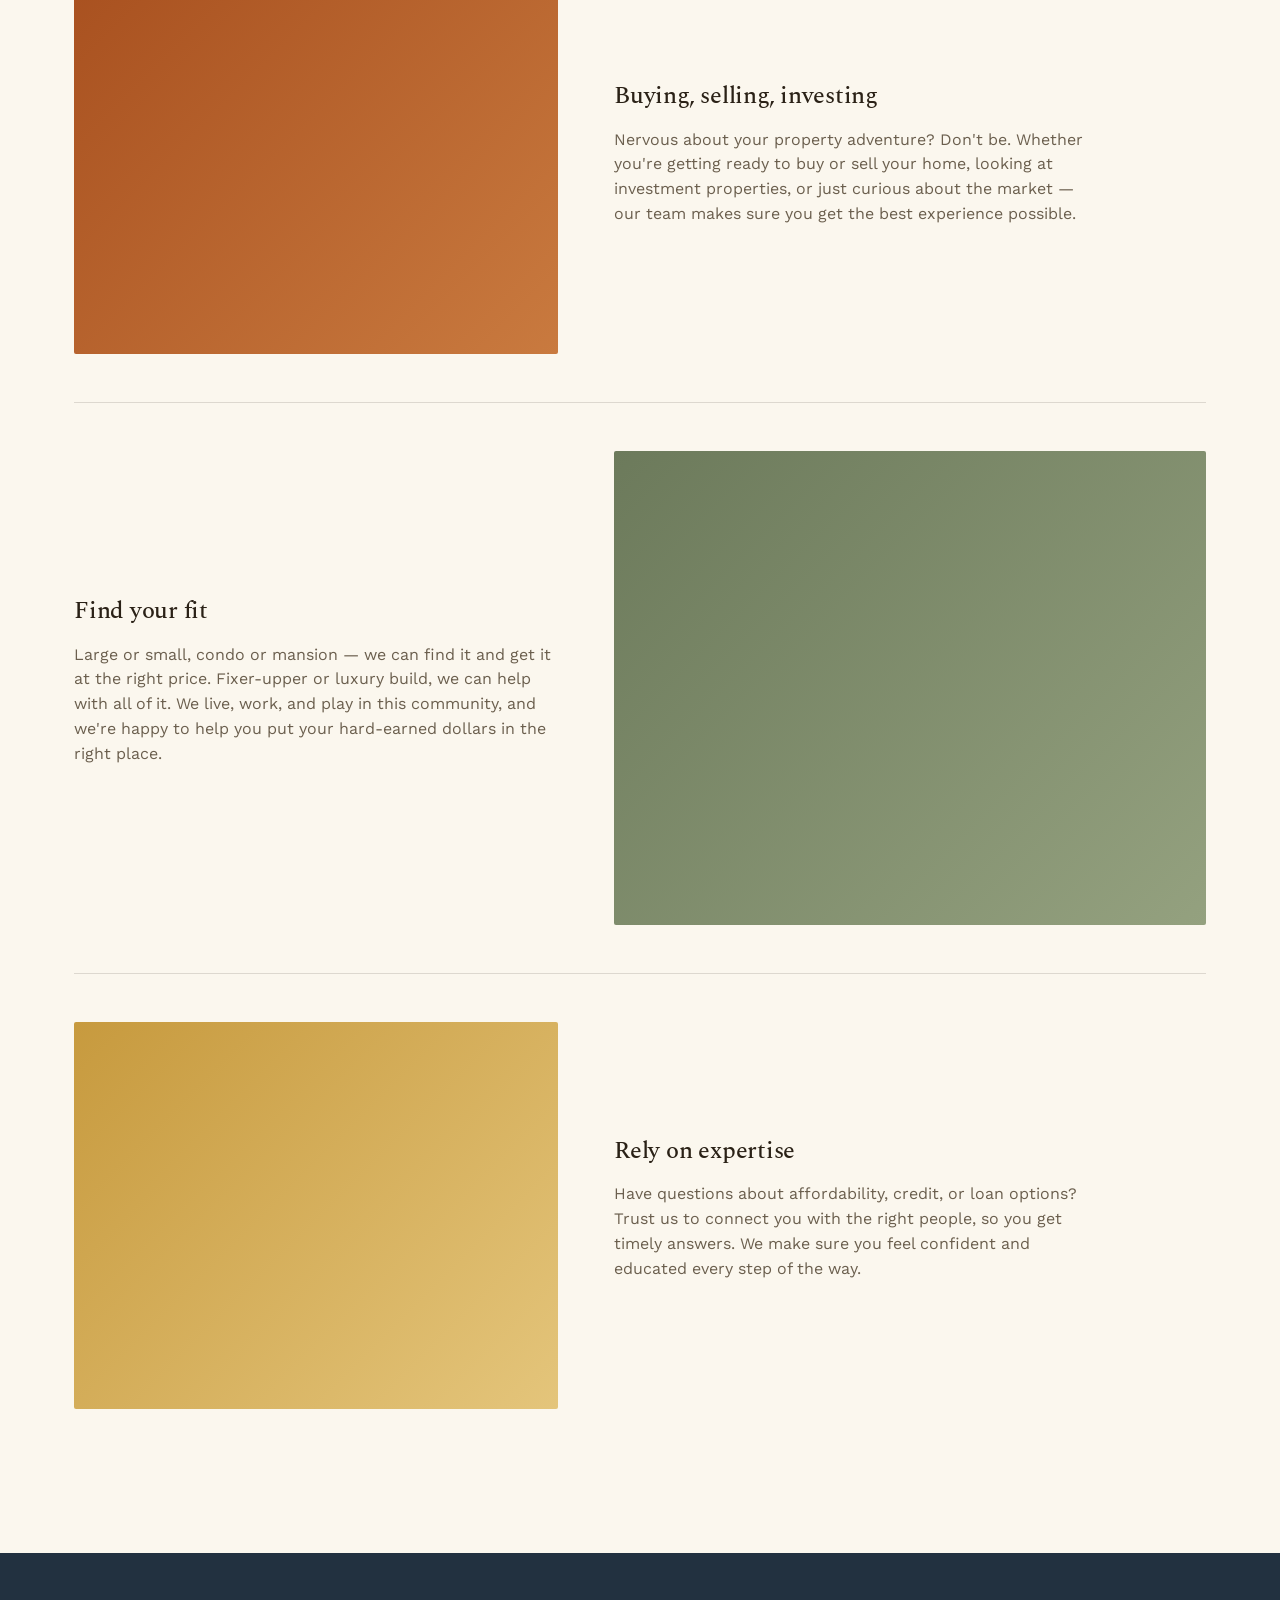
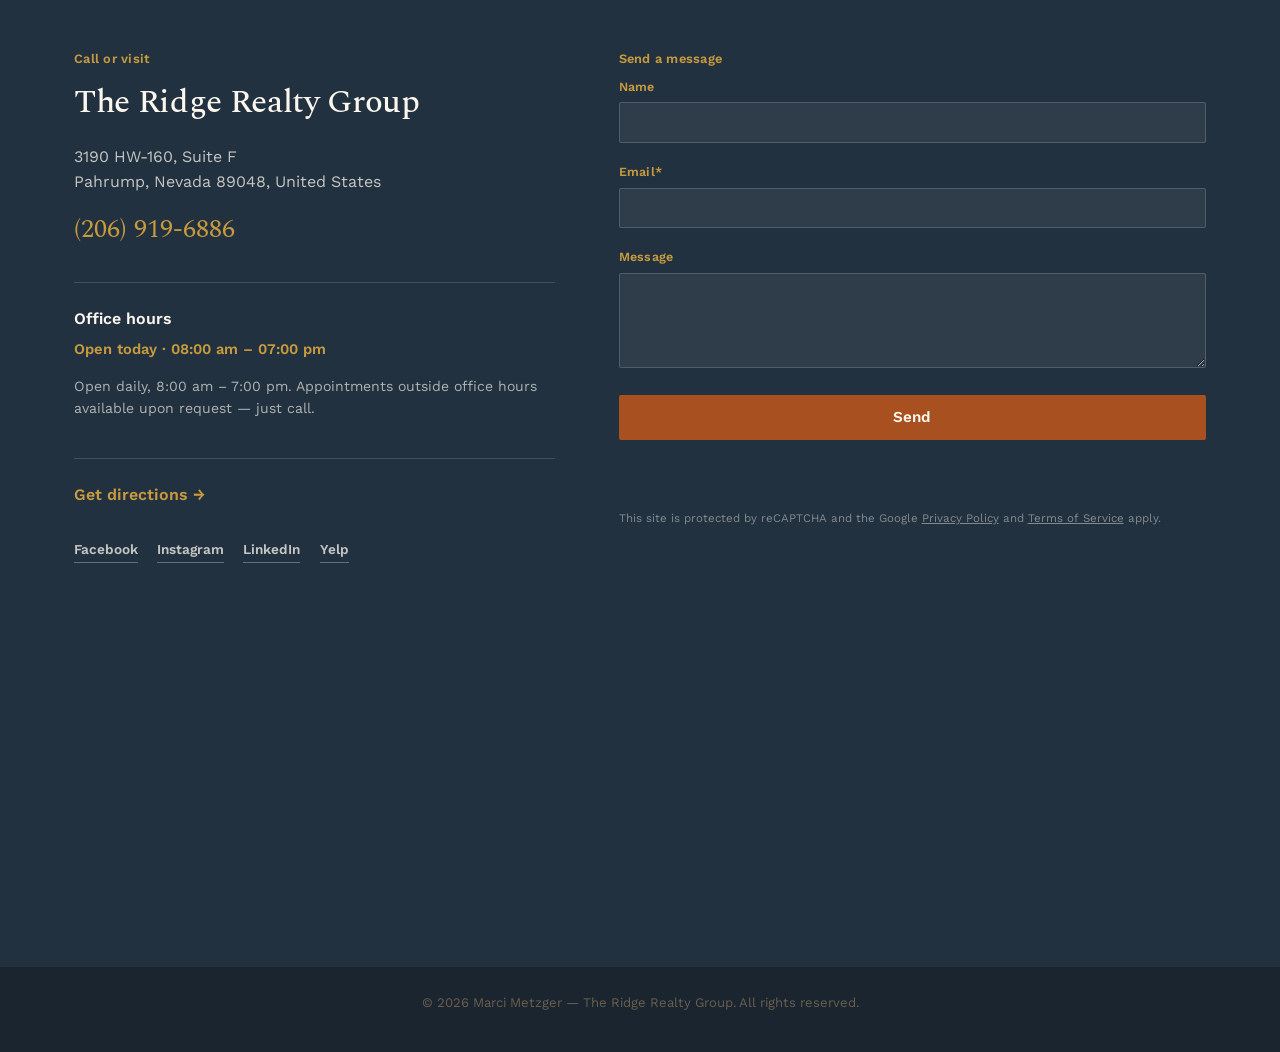
==== commit 349f32f8: "added animations" ====
--- a/index.html
+++ b/index.html
@@ -50,10 +50,10 @@
 
 <!-- ================= ABOUT ================= -->
 <section class="about" id="about">
-  <div class="about-photo">
+  <div class="about-photo reveal-scale">
     <img src="https://img1.wsimg.com/isteam/ip/067a4d42-19e8-46d9-9bed-578bf62dd44e/photo-5db79f9.jpg/:/cr=t:14.07%25,l:0%25,w:100%25,h:66.64%25/rs=w:600,h:600,cg:true" alt="Portrait of Marci Metzger, Pahrump Valley Realtor">
   </div>
-  <div class="about-copy">
+  <div class="about-copy reveal">
     <p class="label">Meet Marci</p>
     <h2>A REALTOR<sup>&reg;</sup> for nearly three decades</h2>
     <p>Marci got her start in real estate in 1995 and later became a licensed Broker in Seattle before relocating to enjoy the sunshine of Southern Nevada. Today she leads The Ridge Realty Group in Pahrump, working alongside her daughter to guide clients through every stage of buying and selling.</p>
@@ -64,33 +64,33 @@
 
 <!-- ================= GET IT SOLD ================= -->
 <section class="sold" id="sold">
-  <div class="section-head">
+  <div class="section-head reveal">
     <p class="label">What we do</p>
     <h2>Get it sold. Get it right.</h2>
   </div>
 
   <div class="sold-row">
-    <div class="sold-figure">
+    <div class="sold-figure reveal-scale">
       <span class="stat-number" data-count-to="90">0</span>
       <span class="stat-plus">+</span>
       <p class="stat-caption">clients helped in a single year, with <strong><span class="stat-number" data-count-to="28.5" data-decimal="1">0</span>M</strong> in closed sales</p>
     </div>
-    <div class="sold-text">
+    <div class="sold-text reveal">
       <h3>Top residential sales, year after year</h3>
       <p>Our team works hard every day to grow and learn, so we can keep excelling in this market. Our clients deserve our best — and we make sure our best gets better every year.</p>
     </div>
   </div>
 
   <div class="sold-grid">
-    <article class="sold-card">
+    <article class="sold-card reveal">
       <h3>Don't just list it</h3>
       <p>Get it SOLD. We exhaust every avenue to put your listing in front of every possible buyer, so you get top dollar for your home.</p>
     </article>
-    <article class="sold-card">
+    <article class="sold-card reveal">
       <h3>A guide for buyers</h3>
       <p>Nobody knows this market like we do. Market analysis, upgrade lists, and contractors on speed dial — enjoy having a pro in your corner.</p>
     </article>
-    <article class="sold-card">
+    <article class="sold-card reveal">
       <h3>Local, always</h3>
       <p>We live, work, and play in Pahrump. When you call, you're reaching someone who actually knows the street you're asking about.</p>
     </article>
@@ -99,12 +99,12 @@
 
 <!-- ================= LISTINGS SEARCH ================= -->
 <section class="listings c1-bg" id="listings">
-  <div class="section-head light">
+  <div class="section-head light reveal">
     <p class="label light">Find your dream home</p>
     <h2>Search listings</h2>
   </div>
 
-  <form class="search-card" id="search-form">
+  <form class="search-card reveal-scale" id="search-form">
     <div class="search-card-grid">
       <div class="field">
         <label for="f-location">Location</label>
@@ -180,7 +180,7 @@
 
 <!-- ================= LET'S MOVE / GALLERY ================= -->
 <section class="gallery" id="move">
-  <div class="section-head">
+  <div class="section-head reveal">
     <p class="label">Let's move</p>
     <h2>A look at the valley</h2>
   </div>
@@ -191,12 +191,12 @@
 
 <!-- ================= SERVICES ================= -->
 <section class="services">
-  <div class="section-head">
+  <div class="section-head reveal">
     <p class="label">Our services</p>
     <h2>Real estate, done right</h2>
   </div>
 
-  <div class="service-row">
+  <div class="service-row reveal">
     <div class="service-media service-media--clay"></div>
     <div class="service-copy">
       <h3>Buying, selling, investing</h3>
@@ -204,7 +204,7 @@
     </div>
   </div>
 
-  <div class="service-row reverse">
+  <div class="service-row reverse reveal">
     <div class="service-media service-media--sage"></div>
     <div class="service-copy">
       <h3>Find your fit</h3>
@@ -212,7 +212,7 @@
     </div>
   </div>
 
-  <div class="service-row">
+  <div class="service-row reveal">
     <div class="service-media service-media--gold"></div>
     <div class="service-copy">
       <h3>Rely on expertise</h3>
@@ -224,7 +224,7 @@
 <!-- ================= CONTACT ================= -->
 <section class="contact" id="contact">
   <div class="contact-inner">
-    <div class="contact-info">
+    <div class="contact-info reveal">
       <p class="label light">Call or visit</p>
       <h2>The Ridge Realty Group</h2>
       <p class="contact-line">3190 HW-160, Suite F<br>Pahrump, Nevada 89048, United States</p>
@@ -246,7 +246,7 @@
       </div>
     </div>
 
-    <div class="contact-form-wrap">
+    <div class="contact-form-wrap reveal">
       <p class="label light">Send a message</p>
       <form id="contact-form" novalidate>
         <div class="field">
--- a/css/styles.css
+++ b/css/styles.css
@@ -46,6 +46,43 @@
   *{animation-duration:.001ms !important;animation-iteration-count:1 !important;transition-duration:.001ms !important;scroll-behavior:auto !important;}
 }
 
+/* ============ SCROLL REVEALS ============ */
+.reveal{
+  opacity:0;
+  transform:translateY(28px);
+  transition:opacity .8s cubic-bezier(.16,.8,.24,1), transform .8s cubic-bezier(.16,.8,.24,1);
+}
+.reveal.is-visible{opacity:1;transform:translateY(0);}
+
+.reveal-scale{
+  opacity:0;
+  transform:scale(.94);
+  transition:opacity .8s cubic-bezier(.16,.8,.24,1), transform .8s cubic-bezier(.16,.8,.24,1);
+}
+.reveal-scale.is-visible{opacity:1;transform:scale(1);}
+
+.sold-grid .sold-card:nth-child(1){transition-delay:.05s;}
+.sold-grid .sold-card:nth-child(2){transition-delay:.16s;}
+.sold-grid .sold-card:nth-child(3){transition-delay:.27s;}
+
+/* Card-entrance animation for JS-generated grids (gallery, listings) */
+@keyframes cardFadeUp{
+  from{opacity:0;transform:translateY(20px);}
+  to{opacity:1;transform:translateY(0);}
+}
+.card-in{opacity:0;animation:cardFadeUp .6s cubic-bezier(.16,.8,.24,1) forwards;}
+
+/* ============ HERO ENTRANCE ============ */
+@keyframes heroFadeUp{
+  from{opacity:0;transform:translateY(22px);}
+  to{opacity:1;transform:translateY(0);}
+}
+.hero-inner > *{opacity:0;animation:heroFadeUp .9s cubic-bezier(.16,.8,.24,1) forwards;}
+.hero-inner .eyebrow-plain{animation-delay:.15s;}
+.hero-inner h1{animation-delay:.32s;}
+.hero-inner .hero-sub{animation-delay:.5s;}
+.hero-inner .hero-actions{animation-delay:.68s;}
+
 /* ============ BUTTONS ============ */
 .btn{
   display:inline-block;
@@ -56,13 +93,14 @@
   border-radius:var(--radius);
   border:1px solid transparent;
   cursor:pointer;
-  transition:background .2s ease, color .2s ease, border-color .2s ease;
+  transition:background .2s ease, color .2s ease, border-color .2s ease, transform .2s cubic-bezier(.16,.8,.24,1), box-shadow .2s ease;
 }
 .btn-clay{background:var(--clay);color:var(--paper);}
-.btn-clay:hover{background:var(--clay-dark);}
+.btn-clay:hover{background:var(--clay-dark);transform:translateY(-2px);box-shadow:0 12px 26px rgba(168,80,31,.28);}
+.btn-clay:active{transform:translateY(0);box-shadow:none;}
 .btn-ghost{border-color:currentColor;color:inherit;background:transparent;}
-.btn-ghost:hover{background:rgba(255,255,255,.15);}
-.text-link{color:var(--clay);font-weight:600;font-family:var(--sans);}
+.btn-ghost:hover{background:rgba(255,255,255,.15);transform:translateY(-2px);}
+.text-link{color:var(--clay);font-weight:600;font-family:var(--sans);transition:color .2s ease;}
 .text-link.light{color:var(--gold);}
 
 /* ============ HEADER ============ */
@@ -82,8 +120,14 @@
 }
 .wordmark span{font-family:var(--sans);font-size:.62rem;font-weight:600;color:var(--ink-soft);letter-spacing:.06em;margin-top:.2em;}
 .main-nav{display:flex;gap:2rem;}
-.main-nav a{font-size:.92rem;font-weight:500;color:var(--ink-soft);transition:color .2s;}
+.main-nav a{position:relative;font-size:.92rem;font-weight:500;color:var(--ink-soft);transition:color .2s;}
+.main-nav a::after{
+  content:"";position:absolute;left:0;right:0;bottom:-4px;height:2px;
+  background:var(--clay);transform:scaleX(0);transform-origin:left;
+  transition:transform .25s cubic-bezier(.16,.8,.24,1);
+}
 .main-nav a:hover, .main-nav a.active{color:var(--clay);}
+.main-nav a:hover::after, .main-nav a.active::after{transform:scaleX(1);}
 .header-actions{display:flex;align-items:center;gap:1.2rem;}
 .phone-link{font-weight:600;font-size:.92rem;border:1px solid var(--line);padding:.5em 1em;border-radius:var(--radius);}
 .phone-link:hover{border-color:var(--clay);color:var(--clay);}
@@ -102,6 +146,8 @@
   position:absolute;inset:0;
   background-size:cover;background-position:center;
   filter:saturate(1.05);
+  transform:scale(1.06);
+  will-change:transform;
 }
 .hero::after{
   content:"";position:absolute;inset:0;
@@ -132,7 +178,8 @@
   max-width:var(--max);margin:0 auto;padding:6rem 1.5rem;
   display:grid;grid-template-columns:.8fr 1.2fr;gap:4rem;align-items:center;
 }
-.about-photo img{border-radius:var(--radius);}
+.about-photo img{border-radius:var(--radius);transition:transform .6s cubic-bezier(.16,.8,.24,1);}
+.about-photo:hover img{transform:scale(1.03);}
 .about-copy h2{font-size:clamp(1.6rem,2.6vw,2.2rem);}
 .about-copy p{max-width:50ch;}
 
@@ -159,6 +206,8 @@
   max-width:var(--max);margin:0 auto;padding:0 1.5rem;
   display:grid;grid-template-columns:repeat(3,1fr);gap:2.5rem;
 }
+.sold-card{padding-left:1.1rem;border-left:2px solid transparent;transition:border-color .35s ease, transform .35s cubic-bezier(.16,.8,.24,1);}
+.sold-card:hover{border-left-color:var(--clay);transform:translateX(6px);}
 .sold-card h3{font-size:1.15rem;margin-bottom:.4em;}
 .sold-card p{font-size:.95rem;}
 
@@ -191,6 +240,7 @@
   border-radius:20px;
   border:1px solid rgba(255,255,255,.5);
   box-shadow:0 24px 48px rgba(10,8,5,.32);
+  transition:box-shadow .4s ease;
 }
 .search-card-grid{display:grid;grid-template-columns:repeat(3,1fr);gap:1.5rem 2rem;}
 .search-card .field label{color:var(--clay);font-size:.72rem;font-weight:600;text-transform:uppercase;letter-spacing:.04em;margin-bottom:.5em;}
@@ -221,8 +271,8 @@
   max-width:var(--max);margin:0 auto;padding:0 1.5rem;
   display:grid;grid-template-columns:repeat(auto-fill,minmax(260px,1fr));gap:1.8rem;
 }
-.listing-card{background:var(--dusk-2);border-radius:var(--radius);overflow:hidden;border:1px solid rgba(255,255,255,.08);transition:transform .2s ease;}
-.listing-card:hover{transform:translateY(-4px);}
+.listing-card{background:var(--dusk-2);border-radius:var(--radius);overflow:hidden;border:1px solid rgba(255,255,255,.08);transition:transform .35s cubic-bezier(.16,.8,.24,1), box-shadow .35s ease;}
+.listing-card:hover{transform:translateY(-6px);box-shadow:0 22px 40px rgba(0,0,0,.35);}
 .listing-photo{aspect-ratio:4/3;background-size:cover;background-position:center;}
 .listing-body{padding:1.2rem;}
 .listing-price{font-family:var(--serif);font-size:1.3rem;color:var(--gold);margin-bottom:.2em;}
@@ -240,10 +290,11 @@
   display:flex;align-items:flex-end;padding:.9rem;
   color:rgba(251,247,238,.92);font-family:var(--sans);font-size:.8rem;font-weight:600;
   background-size:cover;background-position:center;
-  transition:transform .3s ease;
-}
-.gallery-item:hover{transform:scale(1.02);}
-.gallery-item span{position:relative;z-index:1;}
+  transition:transform .4s cubic-bezier(.16,.8,.24,1), box-shadow .4s ease;
+}
+.gallery-item:hover{transform:scale(1.04);box-shadow:0 18px 34px rgba(20,16,10,.35);z-index:1;}
+.gallery-item span{position:relative;z-index:1;transition:transform .35s ease;}
+.gallery-item:hover span{transform:translateY(-2px);}
 .gallery-item::before{content:"";position:absolute;inset:0;background:linear-gradient(0deg, rgba(20,16,10,.55), transparent 55%);}
 .gallery-item.big{grid-column:span 2;grid-row:span 2;}
 
@@ -255,7 +306,8 @@
 }
 .service-row.reverse .service-media{order:2;}
 .service-row.reverse .service-copy{order:1;}
-.service-media{aspect-ratio:5/4;border-radius:var(--radius);}
+.service-media{aspect-ratio:5/4;border-radius:var(--radius);overflow:hidden;transition:transform .5s cubic-bezier(.16,.8,.24,1);}
+.service-row:hover .service-media{transform:scale(1.03);}
 .service-media--clay{background:linear-gradient(135deg, var(--clay) 0%, #C97A3F 100%);}
 .service-media--sage{background:linear-gradient(135deg, var(--sage) 0%, #94A17F 100%);}
 .service-media--gold{background:linear-gradient(135deg, var(--gold) 0%, #E4C57B 100%);}
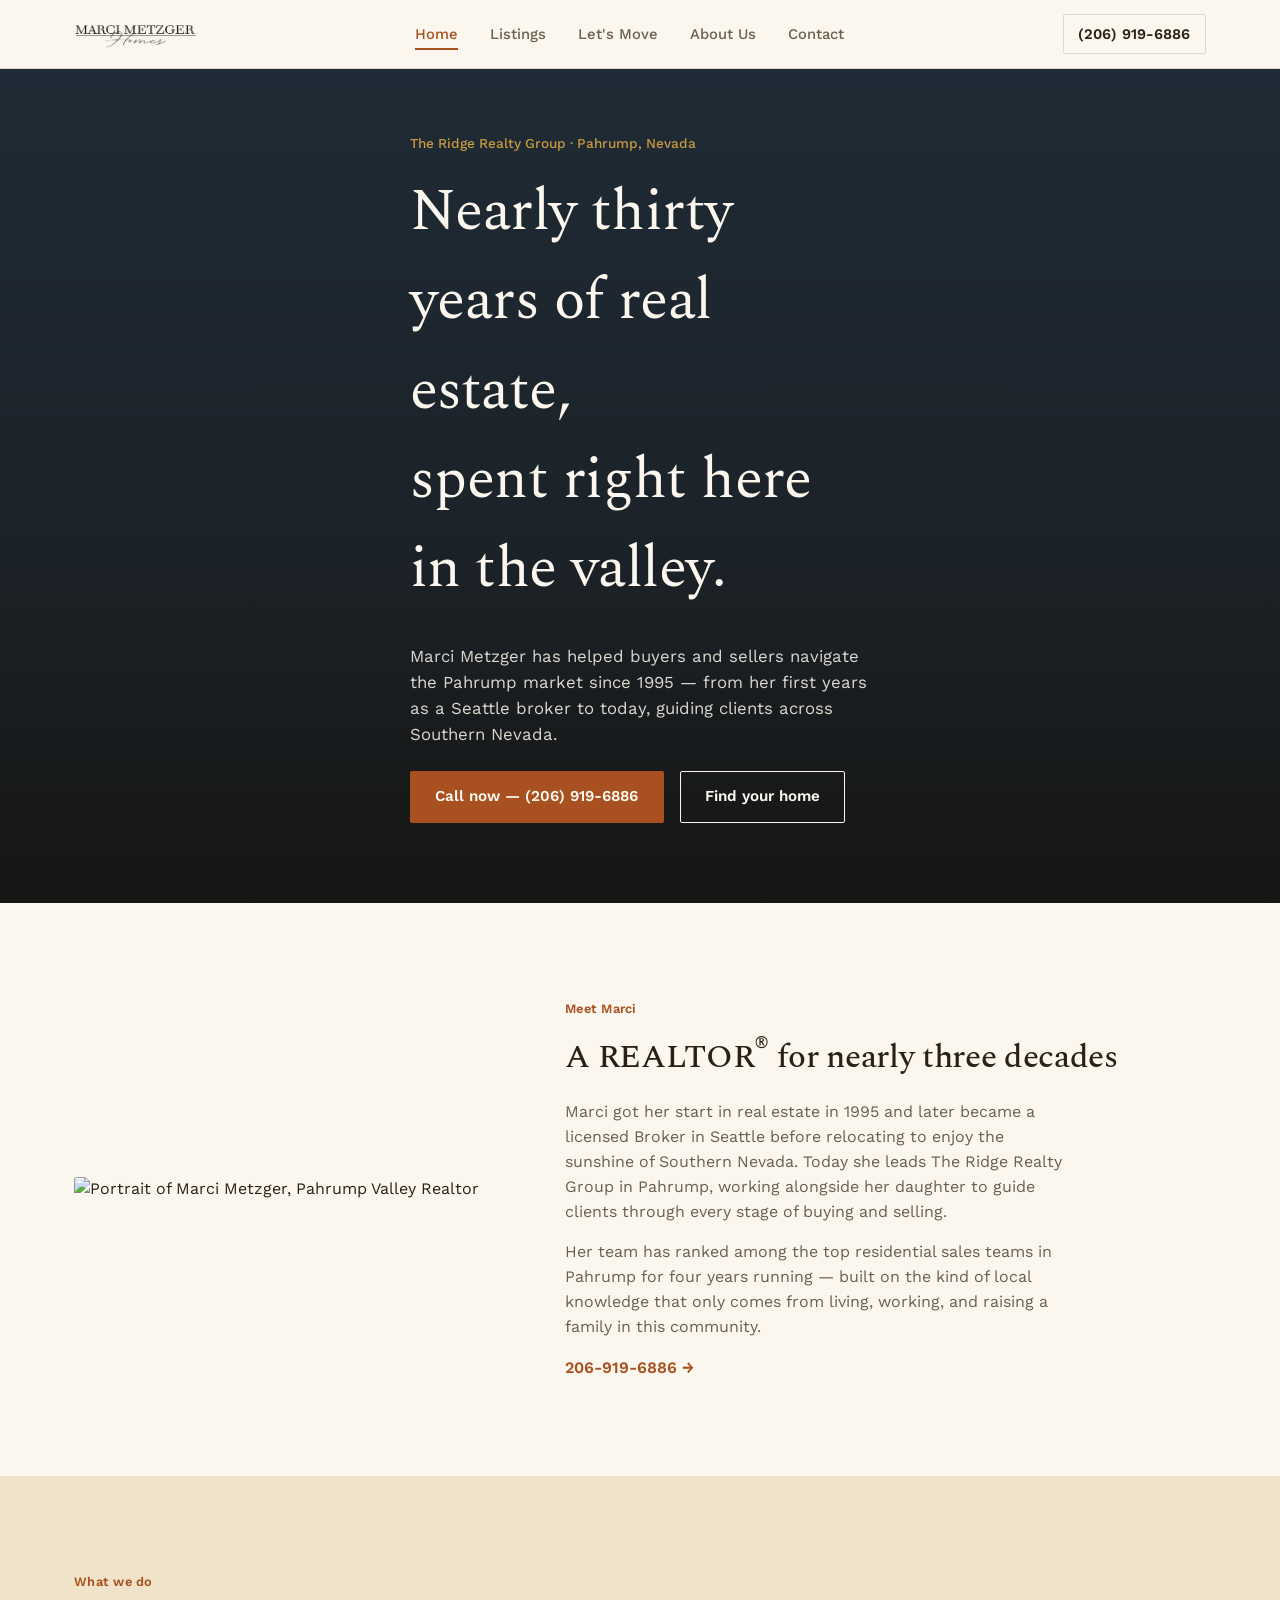
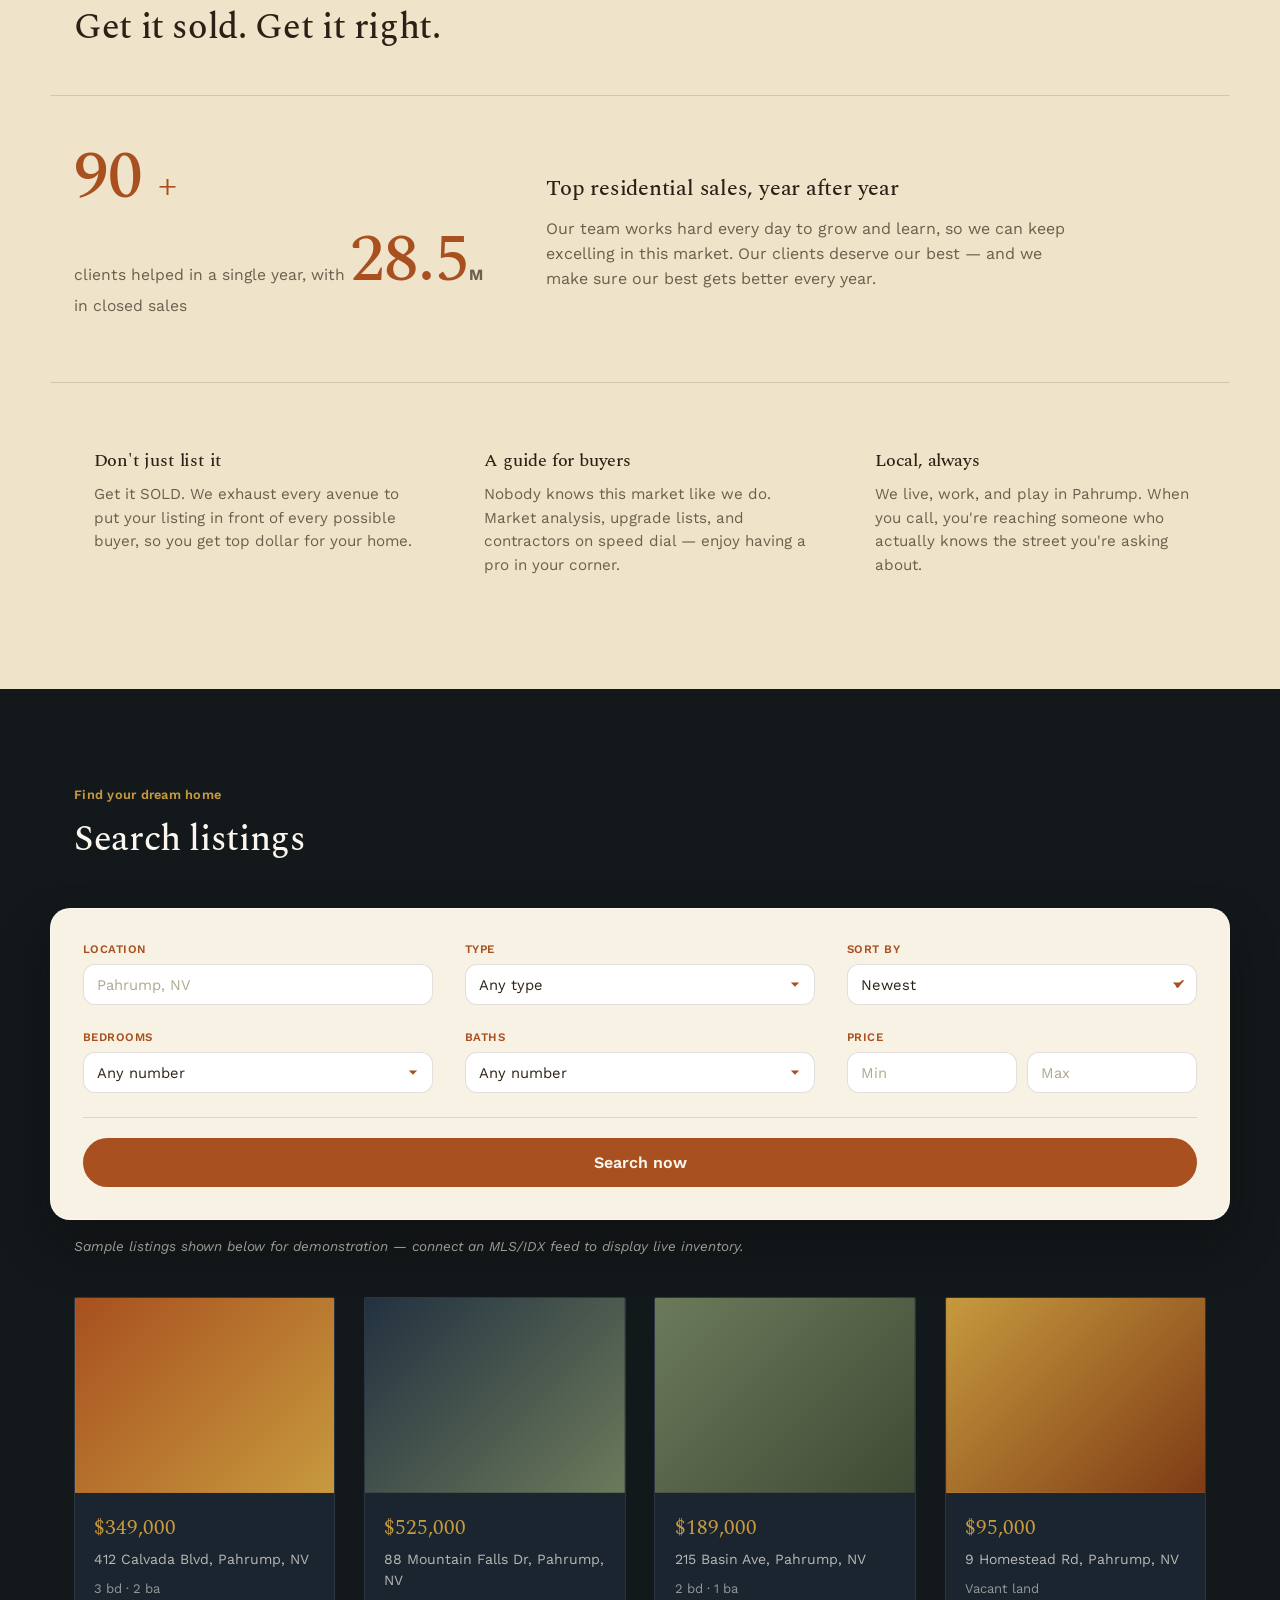
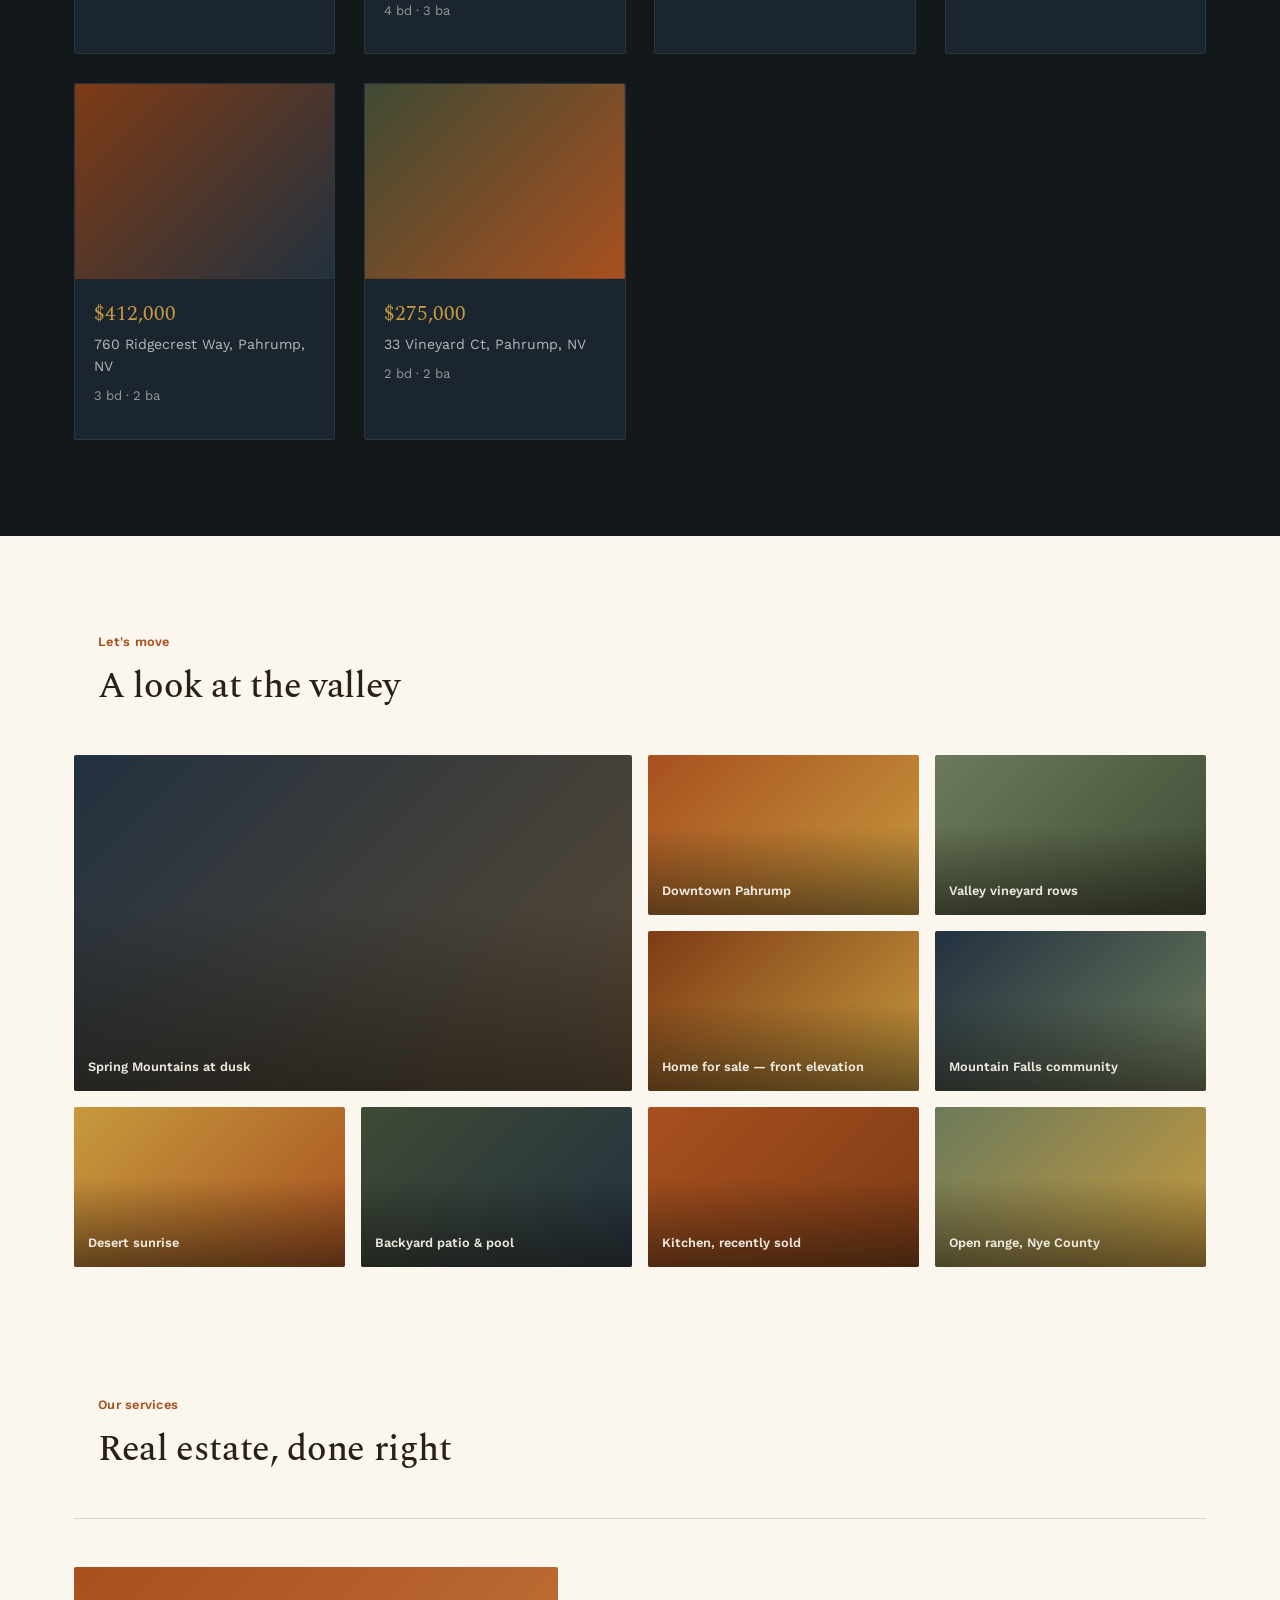
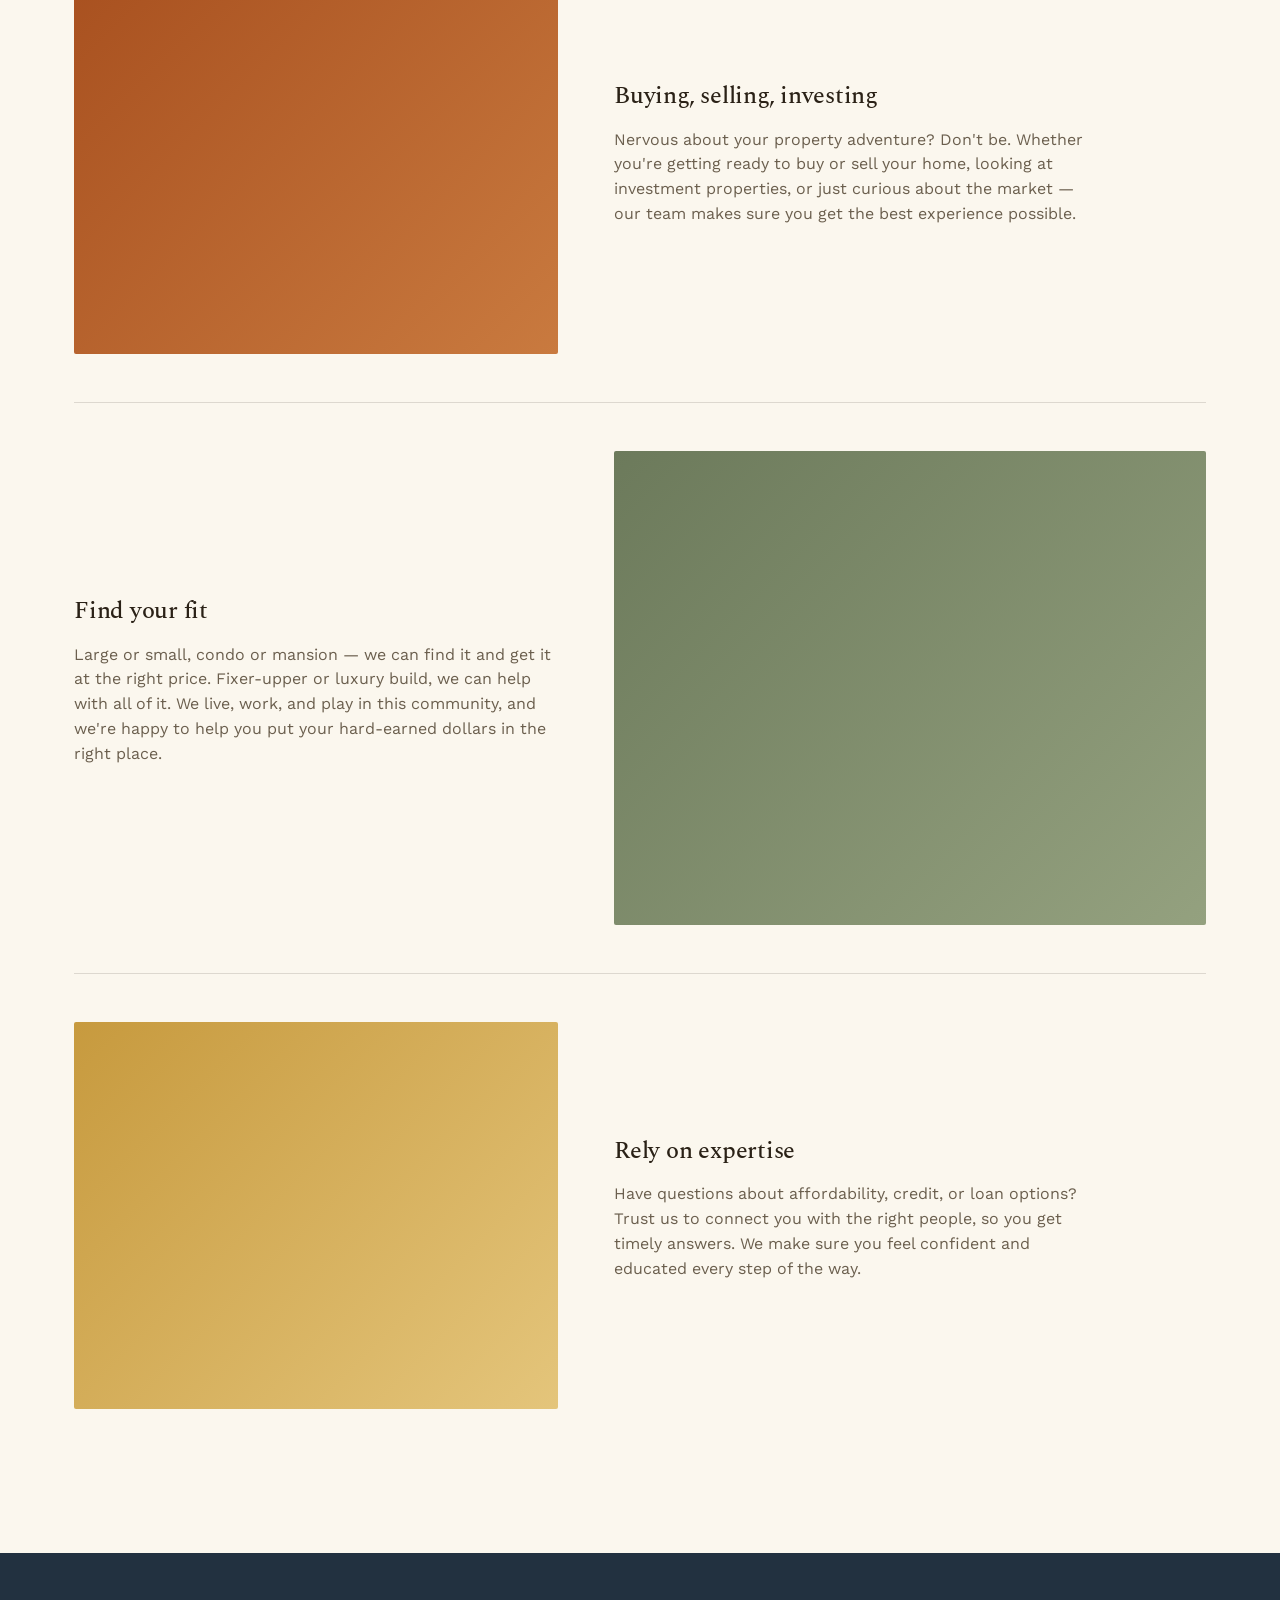
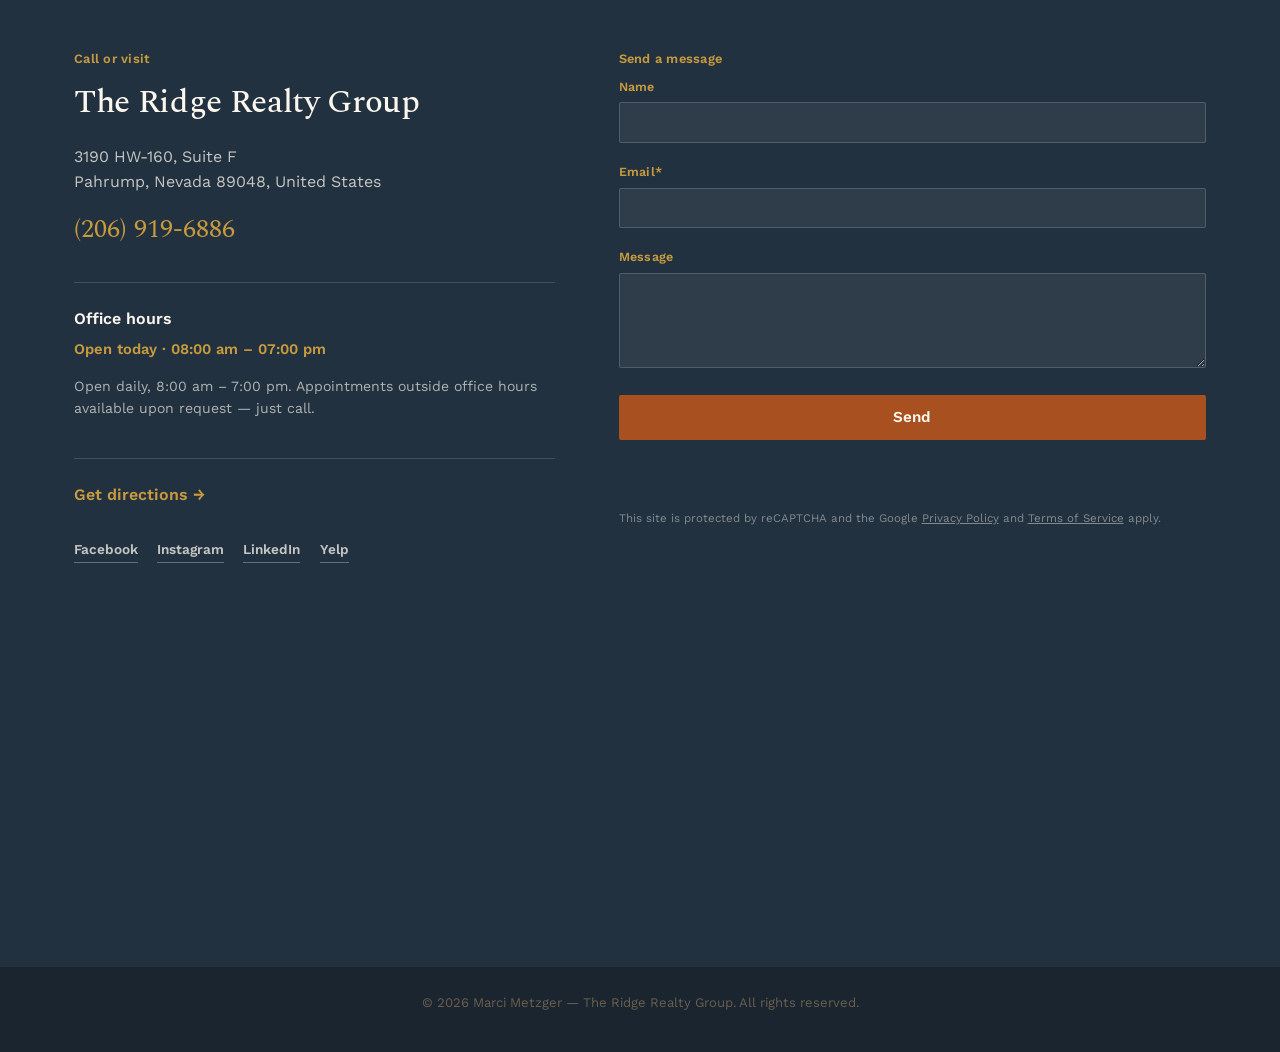
==== commit 2522d571: "logo" ====
--- a/index.html
+++ b/index.html
@@ -15,7 +15,9 @@
 <!-- ================= HEADER ================= -->
 <header class="site-header" id="top">
   <div class="header-inner">
-    <a href="#top" class="wordmark">Marci Metzger <span>The Ridge Realty Group</span></a>
+    <a href="#top" class="wordmark">
+      <img src="images/logo.png" alt="Marci Metzger Homes">
+    </a>
 
     <nav class="main-nav" id="main-nav">
       <a href="#top">Home</a>
--- a/css/styles.css
+++ b/css/styles.css
@@ -115,9 +115,9 @@
   display:flex;align-items:center;justify-content:space-between;gap:1.5rem;
 }
 .wordmark{
-  font-family:var(--serif);font-size:1.15rem;font-weight:600;
-  display:flex;flex-direction:column;line-height:1.1;
-}
+  display:flex;align-items:center;
+}
+.wordmark img{height:38px;width:auto;display:block;}
 .wordmark span{font-family:var(--sans);font-size:.62rem;font-weight:600;color:var(--ink-soft);letter-spacing:.06em;margin-top:.2em;}
 .main-nav{display:flex;gap:2rem;}
 .main-nav a{position:relative;font-size:.92rem;font-weight:500;color:var(--ink-soft);transition:color .2s;}
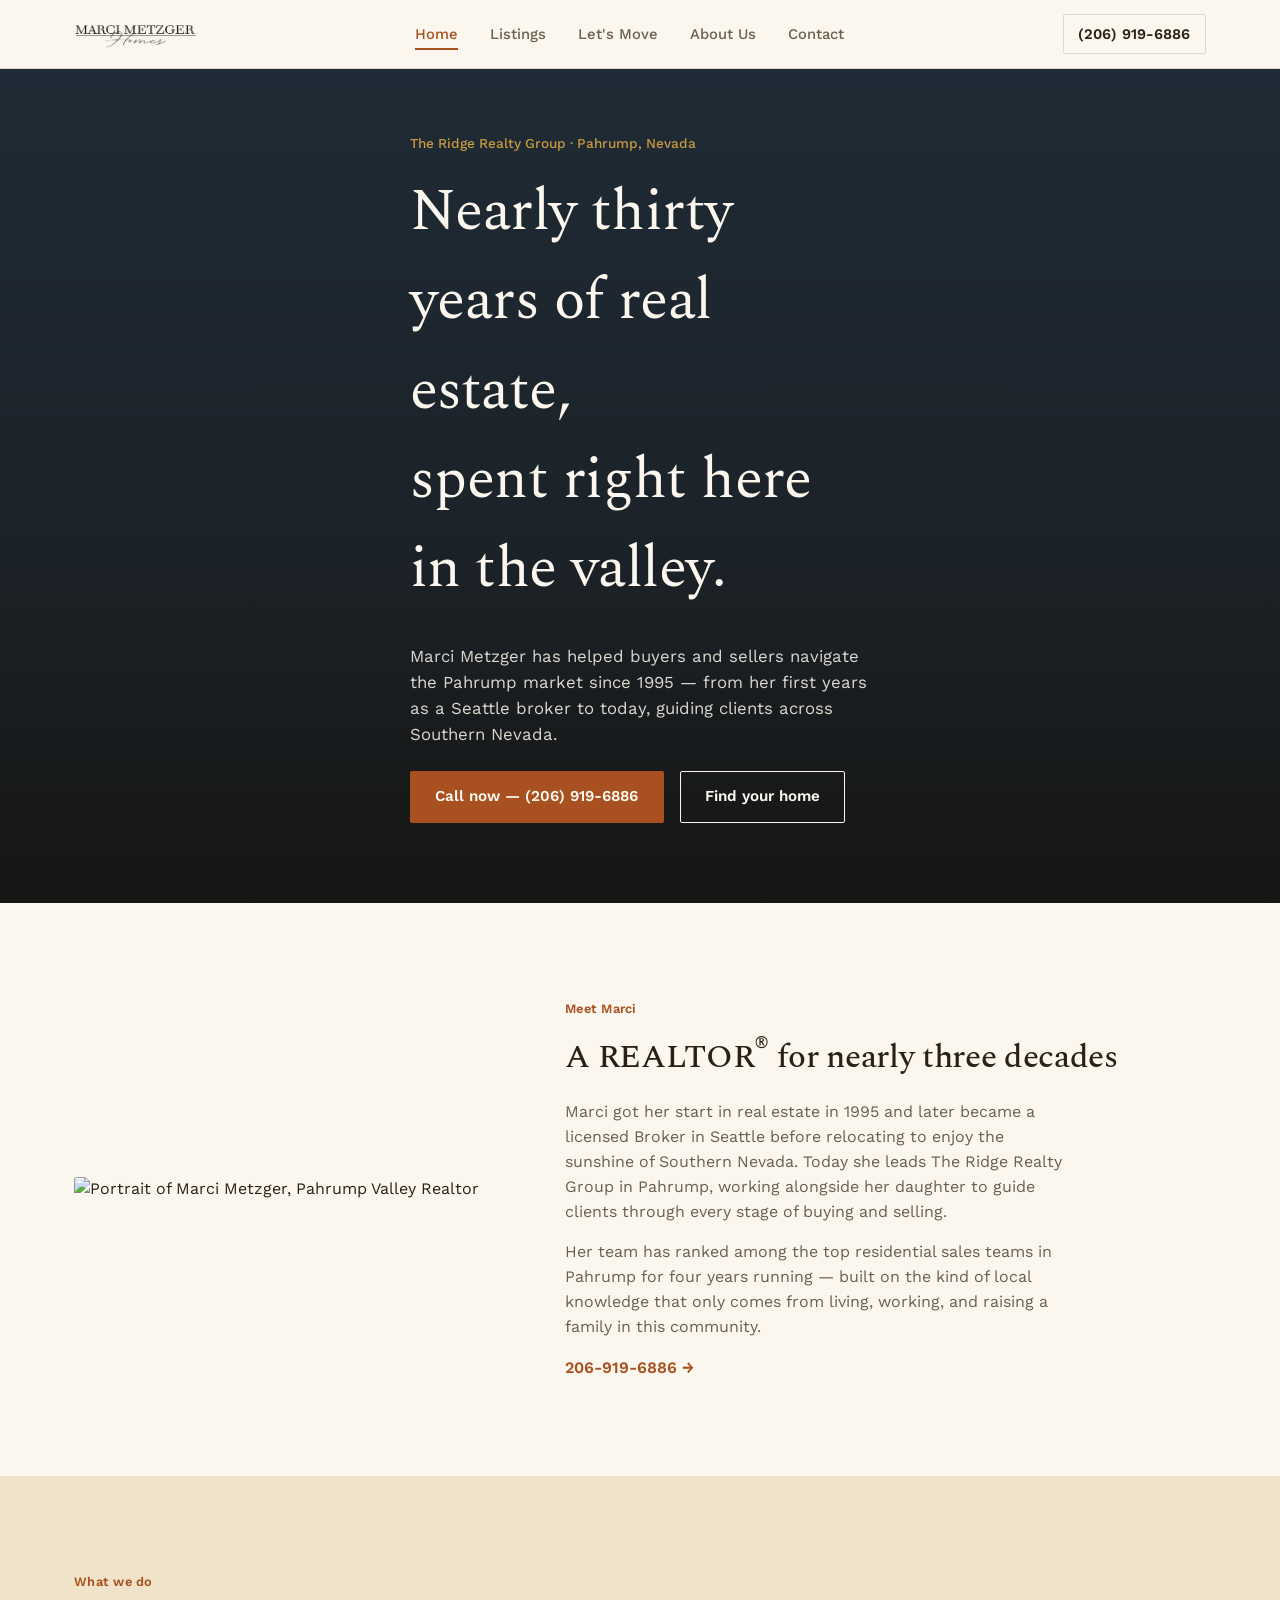
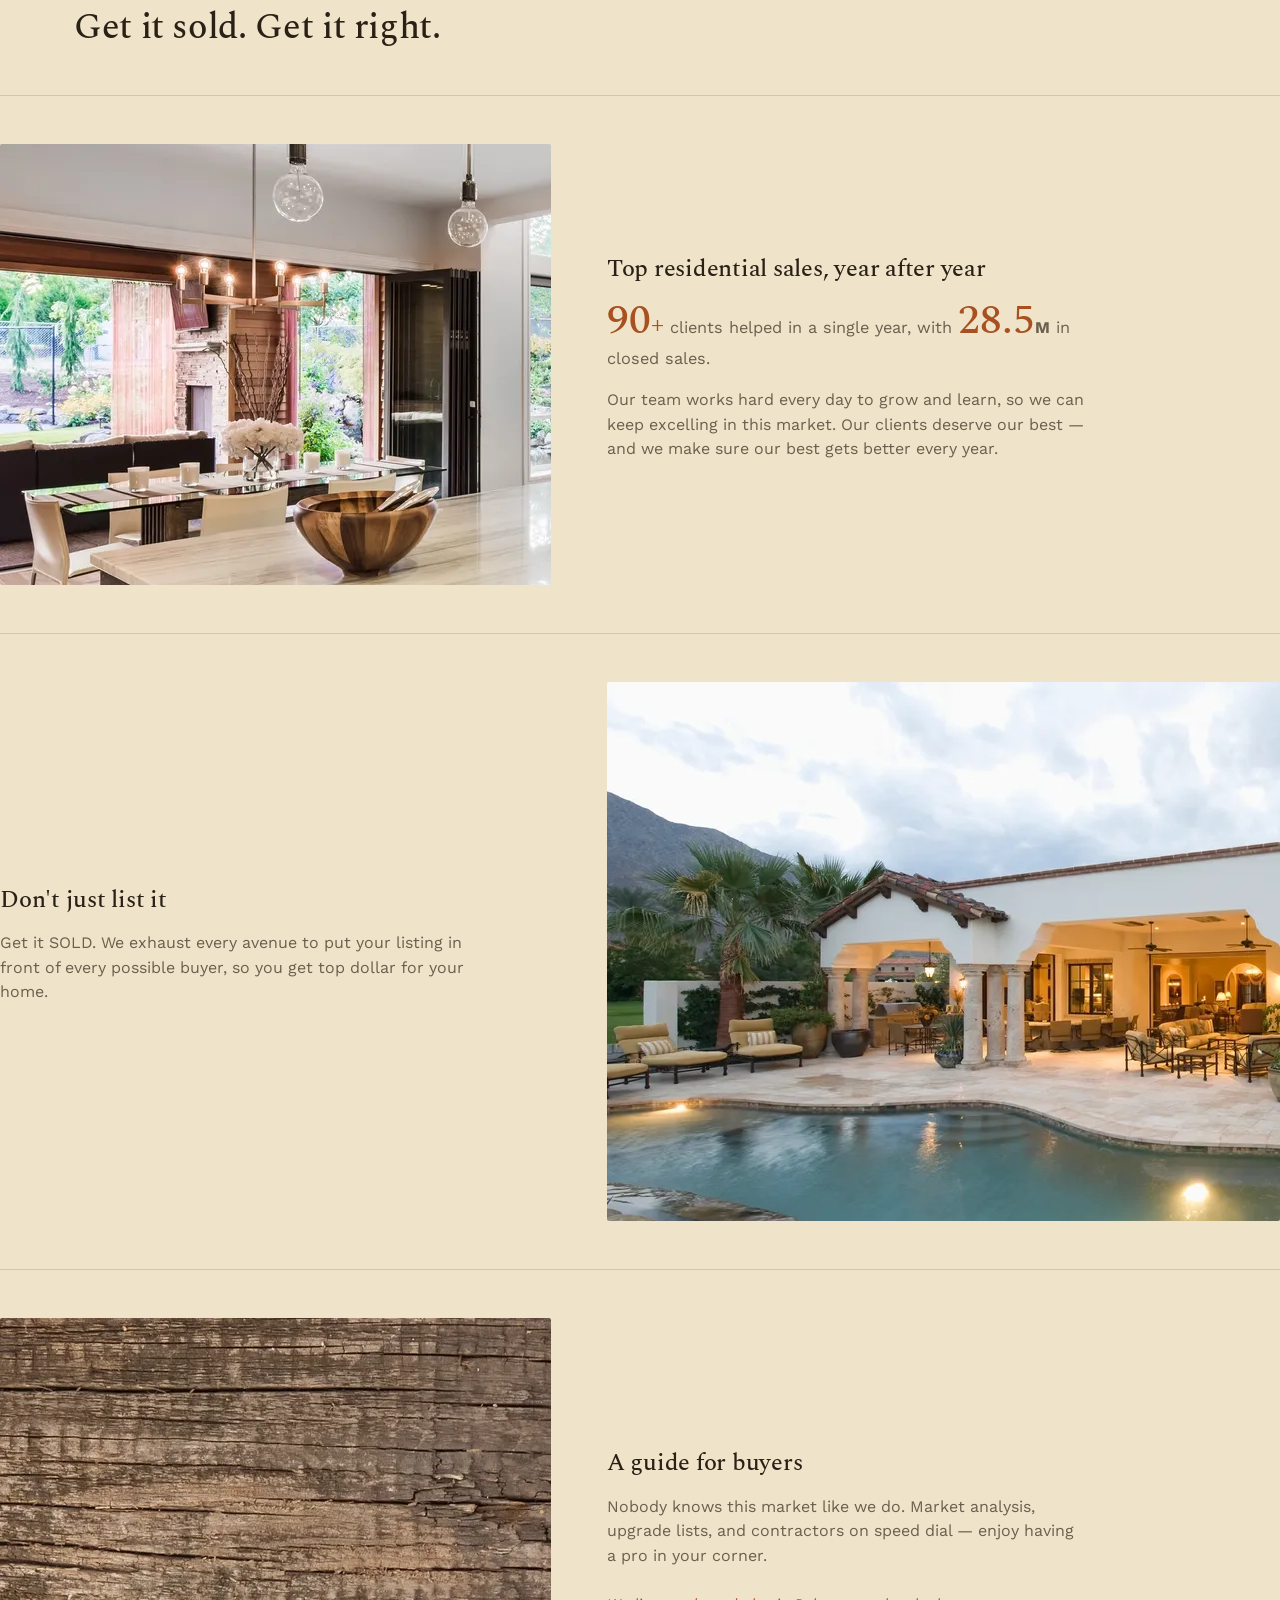
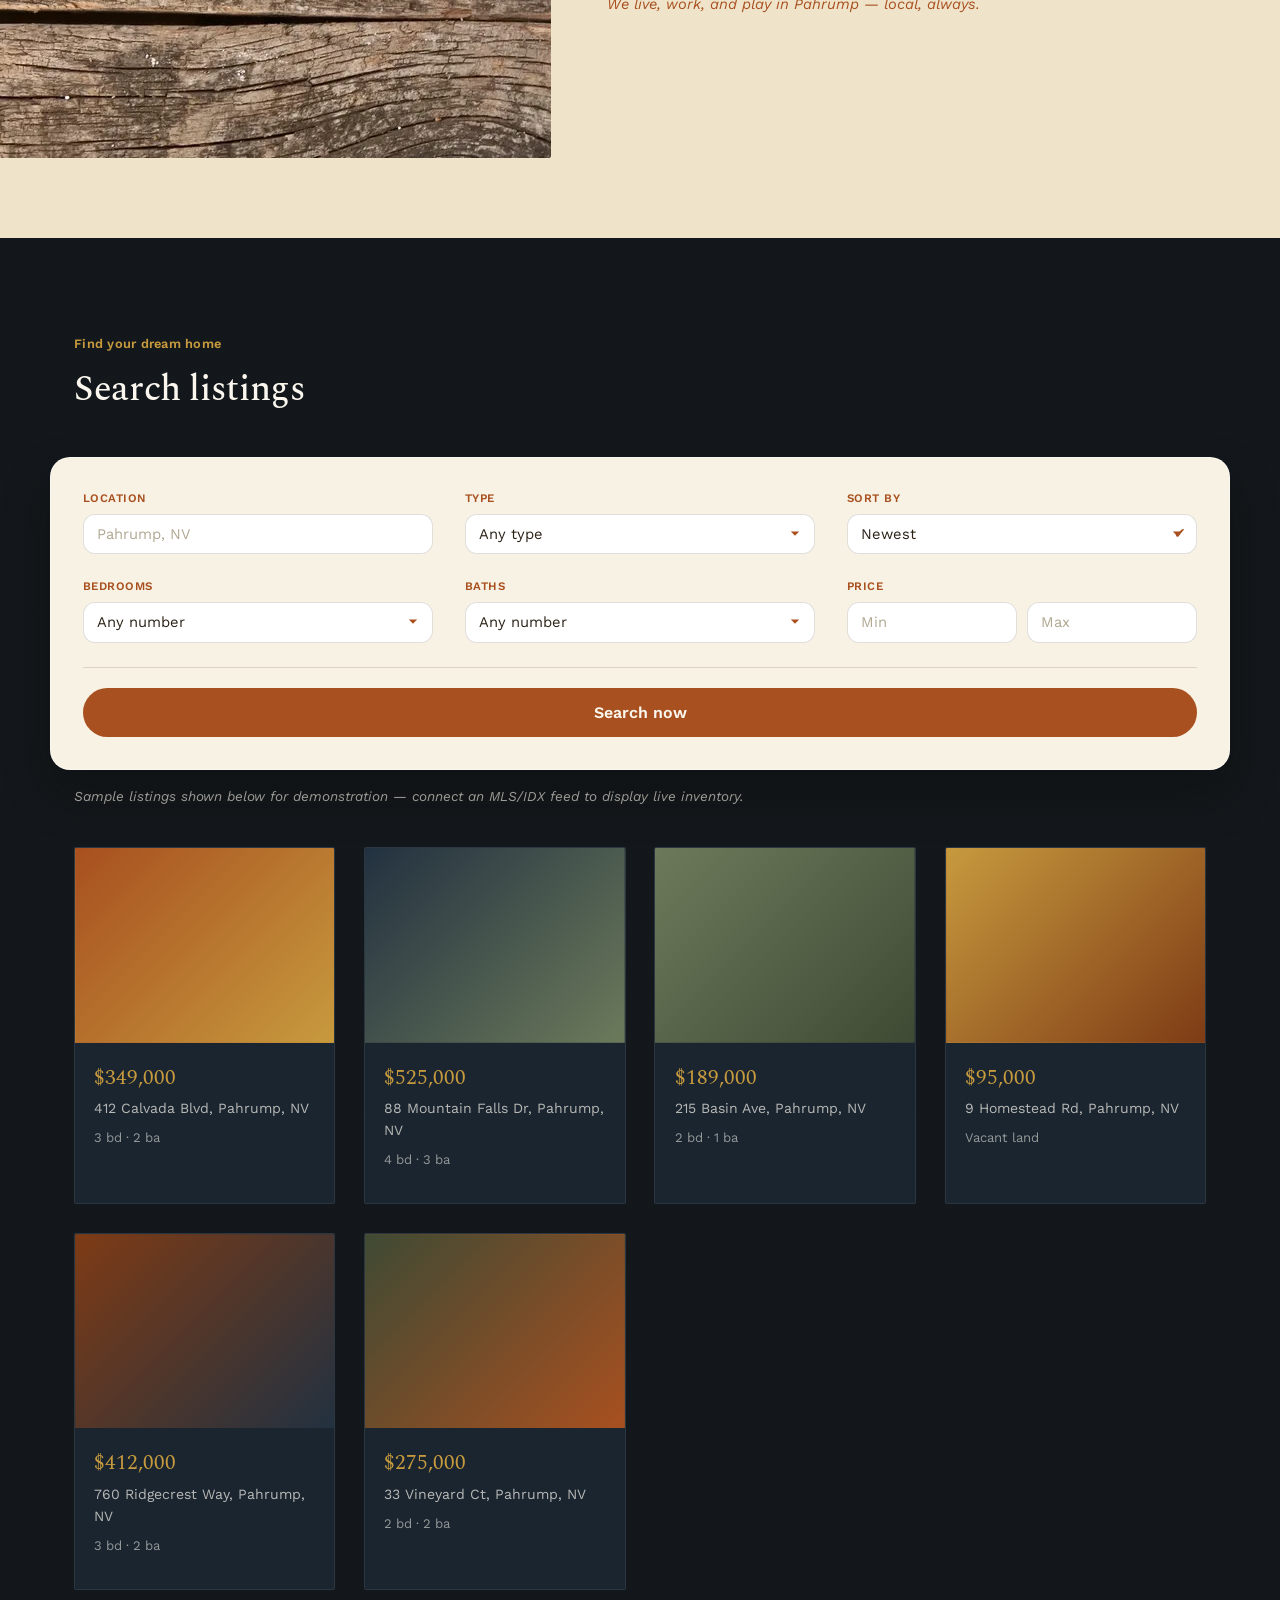
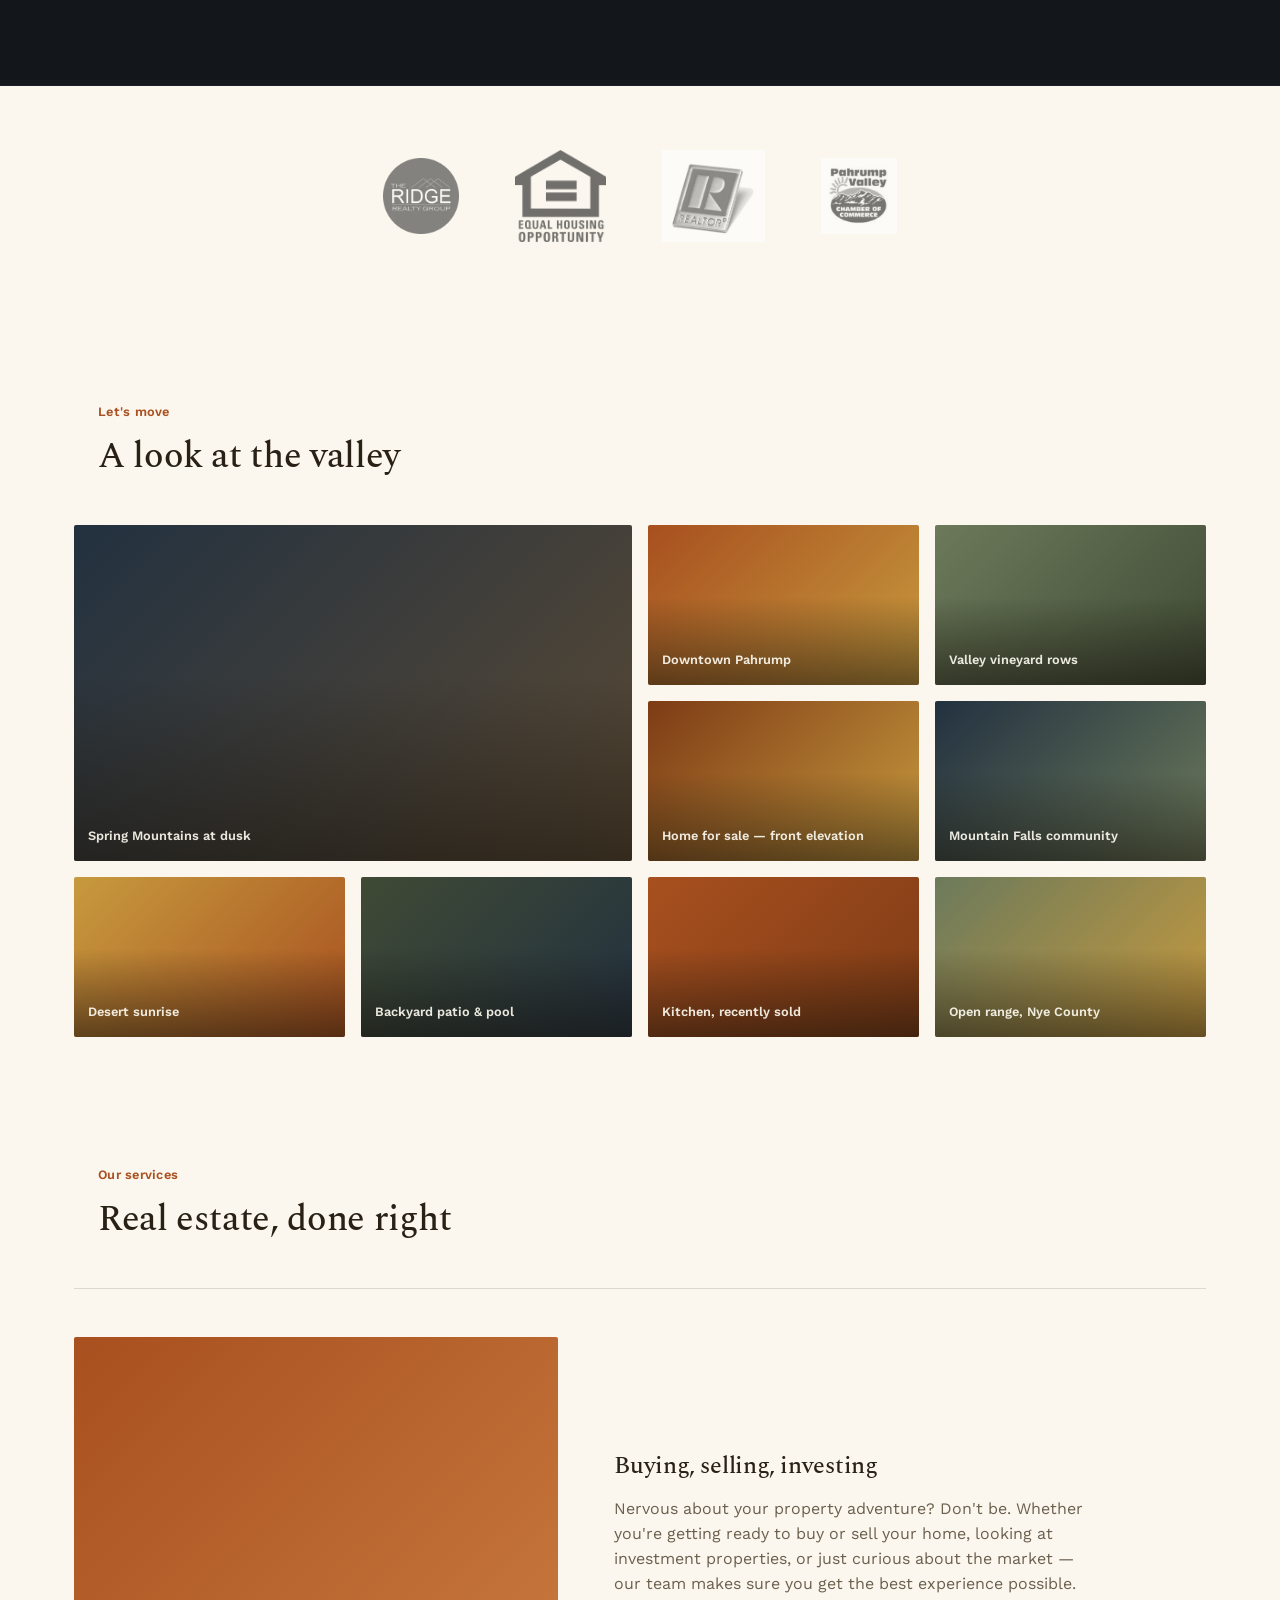
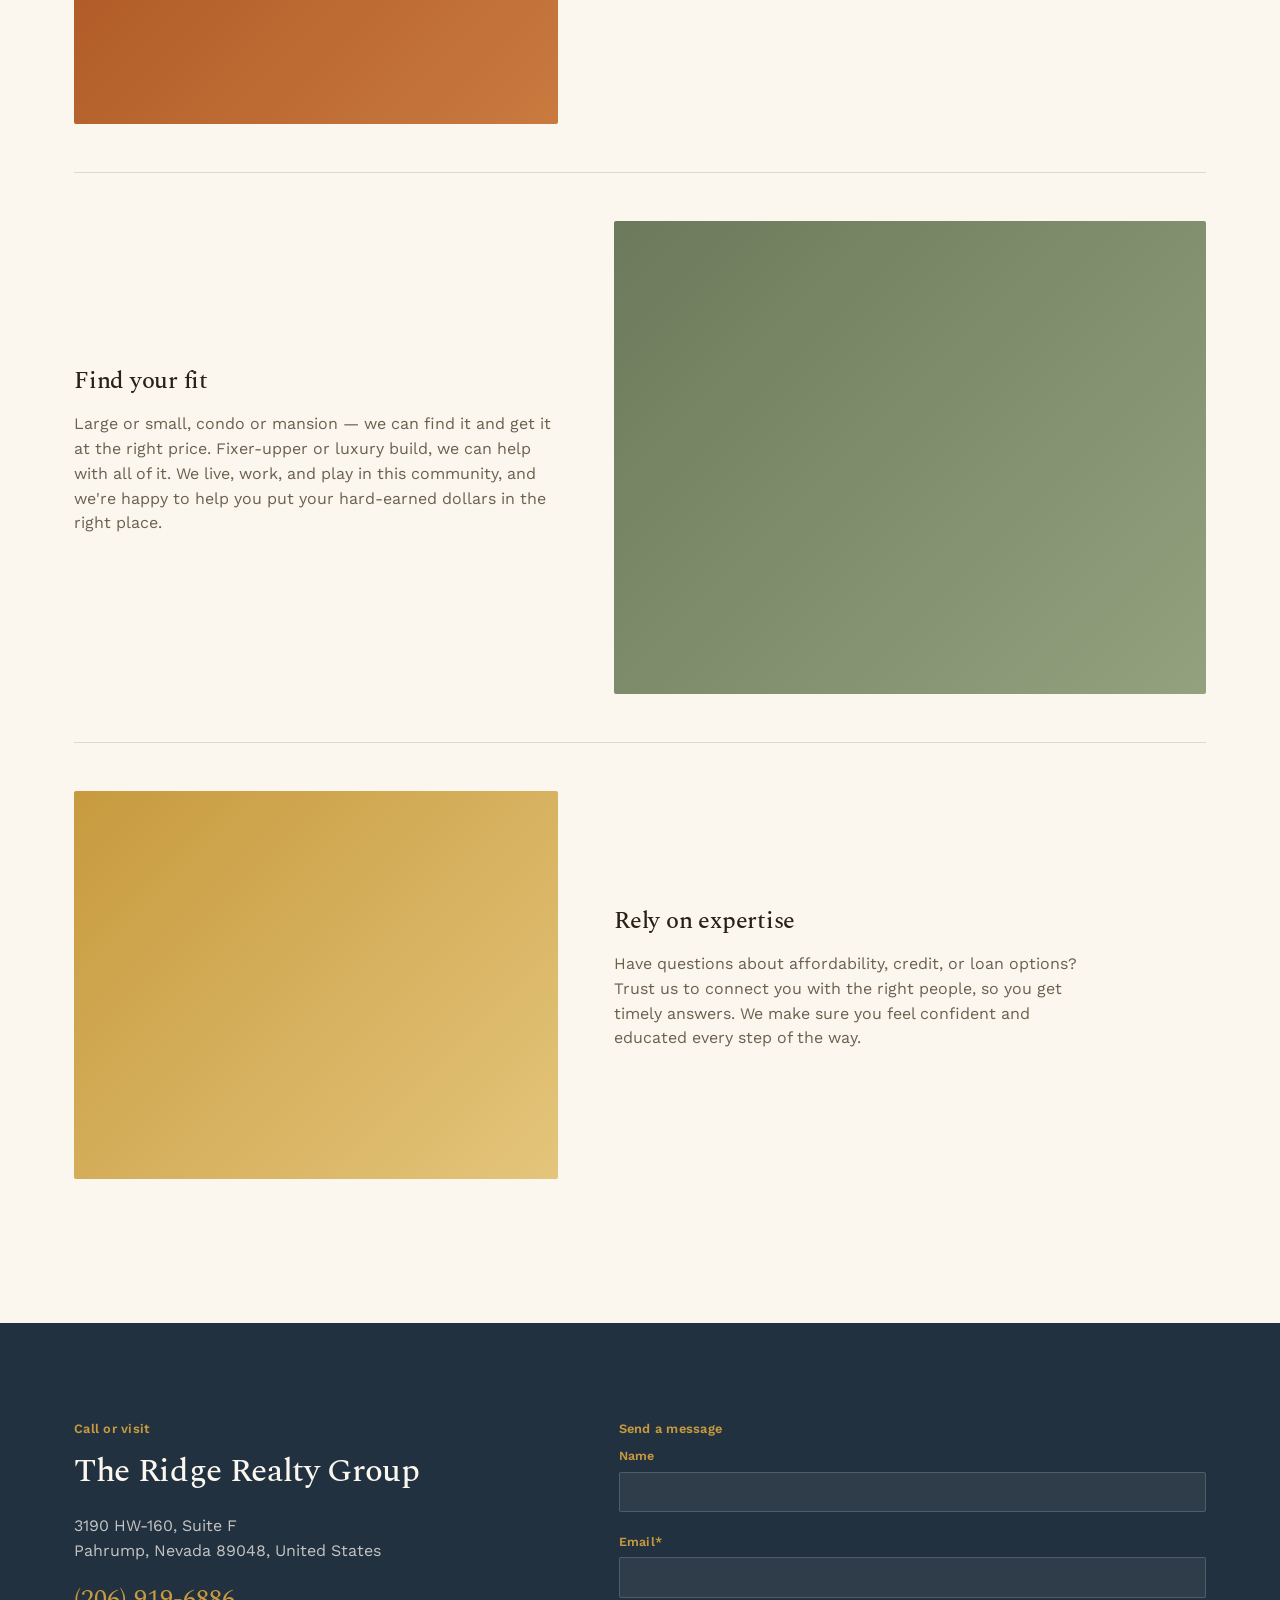
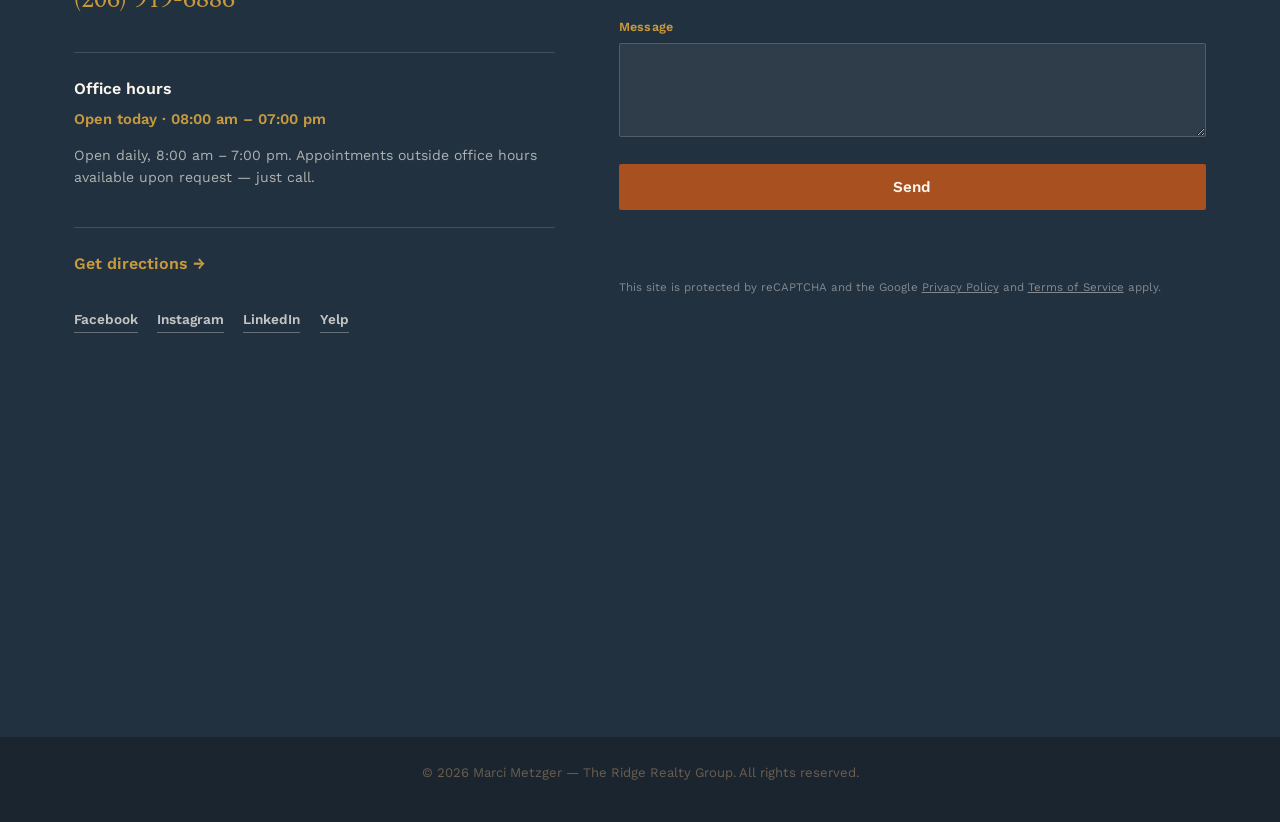
==== commit 34052183: "added a few images" ====
--- a/index.html
+++ b/index.html
@@ -71,31 +71,34 @@
     <h2>Get it sold. Get it right.</h2>
   </div>
 
-  <div class="sold-row">
-    <div class="sold-figure reveal-scale">
-      <span class="stat-number" data-count-to="90">0</span>
-      <span class="stat-plus">+</span>
-      <p class="stat-caption">clients helped in a single year, with <strong><span class="stat-number" data-count-to="28.5" data-decimal="1">0</span>M</strong> in closed sales</p>
-    </div>
-    <div class="sold-text reveal">
+  <div class="service-row reveal">
+    <div class="service-media" style="background-image:url('images/sold-kitchen.webp')"></div>
+    <div class="service-copy">
       <h3>Top residential sales, year after year</h3>
+      <p class="sold-stat-line">
+        <span class="stat-number" data-count-to="90">0</span><span class="stat-plus">+</span>
+        clients helped in a single year, with
+        <strong><span class="stat-number" data-count-to="28.5" data-decimal="1">0</span>M</strong> in closed sales.
+      </p>
       <p>Our team works hard every day to grow and learn, so we can keep excelling in this market. Our clients deserve our best — and we make sure our best gets better every year.</p>
     </div>
   </div>
 
-  <div class="sold-grid">
-    <article class="sold-card reveal">
+  <div class="service-row reverse reveal">
+    <div class="service-media" style="background-image:url('images/sold-pool-house.webp')"></div>
+    <div class="service-copy">
       <h3>Don't just list it</h3>
       <p>Get it SOLD. We exhaust every avenue to put your listing in front of every possible buyer, so you get top dollar for your home.</p>
-    </article>
-    <article class="sold-card reveal">
+    </div>
+  </div>
+
+  <div class="service-row reveal">
+    <div class="service-media" style="background-image:url('images/sold-keys.webp')"></div>
+    <div class="service-copy">
       <h3>A guide for buyers</h3>
       <p>Nobody knows this market like we do. Market analysis, upgrade lists, and contractors on speed dial — enjoy having a pro in your corner.</p>
-    </article>
-    <article class="sold-card reveal">
-      <h3>Local, always</h3>
-      <p>We live, work, and play in Pahrump. When you call, you're reaching someone who actually knows the street you're asking about.</p>
-    </article>
+      <p class="sold-tagline">We live, work, and play in Pahrump — local, always.</p>
+    </div>
   </div>
 </section>
 
@@ -180,6 +183,14 @@
   <div class="listing-grid" id="listing-grid"></div>
 </section>
 
+<!-- ================= AFFILIATIONS ================= -->
+<section class="badges reveal">
+  <img src="images/badge-ridge.webp" alt="The Ridge Realty Group">
+  <img src="images/badge-equal-housing.webp" alt="Equal Housing Opportunity" class="badge-tall">
+  <img src="images/badge-realtor.webp" alt="REALTOR" class="badge-tall">
+  <img src="images/badge-chamber.webp" alt="Pahrump Valley Chamber of Commerce">
+</section>
+
 <!-- ================= LET'S MOVE / GALLERY ================= -->
 <section class="gallery" id="move">
   <div class="section-head reveal">
--- a/css/styles.css
+++ b/css/styles.css
@@ -61,9 +61,9 @@
 }
 .reveal-scale.is-visible{opacity:1;transform:scale(1);}
 
-.sold-grid .sold-card:nth-child(1){transition-delay:.05s;}
-.sold-grid .sold-card:nth-child(2){transition-delay:.16s;}
-.sold-grid .sold-card:nth-child(3){transition-delay:.27s;}
+.services .service-row:nth-child(2){transition-delay:.05s;}
+.services .service-row:nth-child(3){transition-delay:.1s;}
+.services .service-row:nth-child(4){transition-delay:.15s;}
 
 /* Card-entrance animation for JS-generated grids (gallery, listings) */
 @keyframes cardFadeUp{
@@ -189,27 +189,27 @@
 .section-head.light h2{color:var(--paper);}
 
 /* ============ SOLD ============ */
-.sold{background:var(--sand);padding:6rem 0;}
-.sold-row{
-  max-width:var(--max);margin:0 auto 4rem;padding:0 1.5rem;
-  display:grid;grid-template-columns:.9fr 1.4fr;gap:3rem;align-items:center;
-  border-top:1px solid var(--line);border-bottom:1px solid var(--line);
-  padding-top:3rem;padding-bottom:3rem;
-}
-.sold-figure{display:flex;align-items:baseline;flex-wrap:wrap;gap:.3rem 1rem;}
-.stat-number{font-family:var(--serif);font-size:4.2rem;font-weight:500;color:var(--clay);line-height:1;}
-.stat-plus{font-family:var(--serif);font-size:2.4rem;color:var(--clay);}
-.stat-caption{flex-basis:100%;color:var(--ink-soft);font-size:.98rem;margin-top:.4rem;}
-.sold-text h3{font-size:1.4rem;}
-.sold-text p{max-width:52ch;}
-.sold-grid{
-  max-width:var(--max);margin:0 auto;padding:0 1.5rem;
-  display:grid;grid-template-columns:repeat(3,1fr);gap:2.5rem;
-}
-.sold-card{padding-left:1.1rem;border-left:2px solid transparent;transition:border-color .35s ease, transform .35s cubic-bezier(.16,.8,.24,1);}
-.sold-card:hover{border-left-color:var(--clay);transform:translateX(6px);}
-.sold-card h3{font-size:1.15rem;margin-bottom:.4em;}
-.sold-card p{font-size:.95rem;}
+.sold{background:var(--sand);padding:6rem 0 2rem;}
+.sold .service-row{border-top:1px solid var(--line);}
+.sold .service-row:first-of-type{border-top:none;padding-top:0;}
+.stat-number{font-family:var(--serif);font-size:2.6rem;font-weight:500;color:var(--clay);line-height:1;}
+.stat-plus{font-family:var(--serif);font-size:1.6rem;color:var(--clay);}
+.sold-stat-line{font-size:1.02rem;}
+.sold-tagline{font-style:italic;color:var(--clay);font-size:.92rem;margin-top:1.5rem;}
+
+/* ============ AFFILIATIONS / BADGES ============ */
+.badges{
+  max-width:var(--max);margin:0 auto;padding:4rem 1.5rem;
+  display:flex;flex-wrap:wrap;align-items:center;justify-content:center;
+  gap:3.5rem;
+}
+.badges img{
+  height:76px;width:auto;
+  filter:grayscale(1) opacity(.55);
+  transition:filter .3s ease, transform .3s ease;
+}
+.badges img:hover{filter:grayscale(0) opacity(1);transform:translateY(-3px);}
+.badges .badge-tall{height:92px;}
 
 /* ============ LISTINGS ============ */
 .listings{background:var(--dusk);color:var(--paper);padding:6rem 0;background-size:cover;background-position:center;}
@@ -362,8 +362,6 @@
   .main-nav.open{transform:translateX(0);}
   .nav-toggle{display:flex;}
   .about{grid-template-columns:1fr;}
-  .sold-row{grid-template-columns:1fr;}
-  .sold-grid{grid-template-columns:1fr;}
   .search-card-grid{grid-template-columns:1fr 1fr;}
   .gallery-grid{grid-template-columns:repeat(2,1fr);}
   .gallery-item.big{grid-column:span 2;grid-row:span 1;}
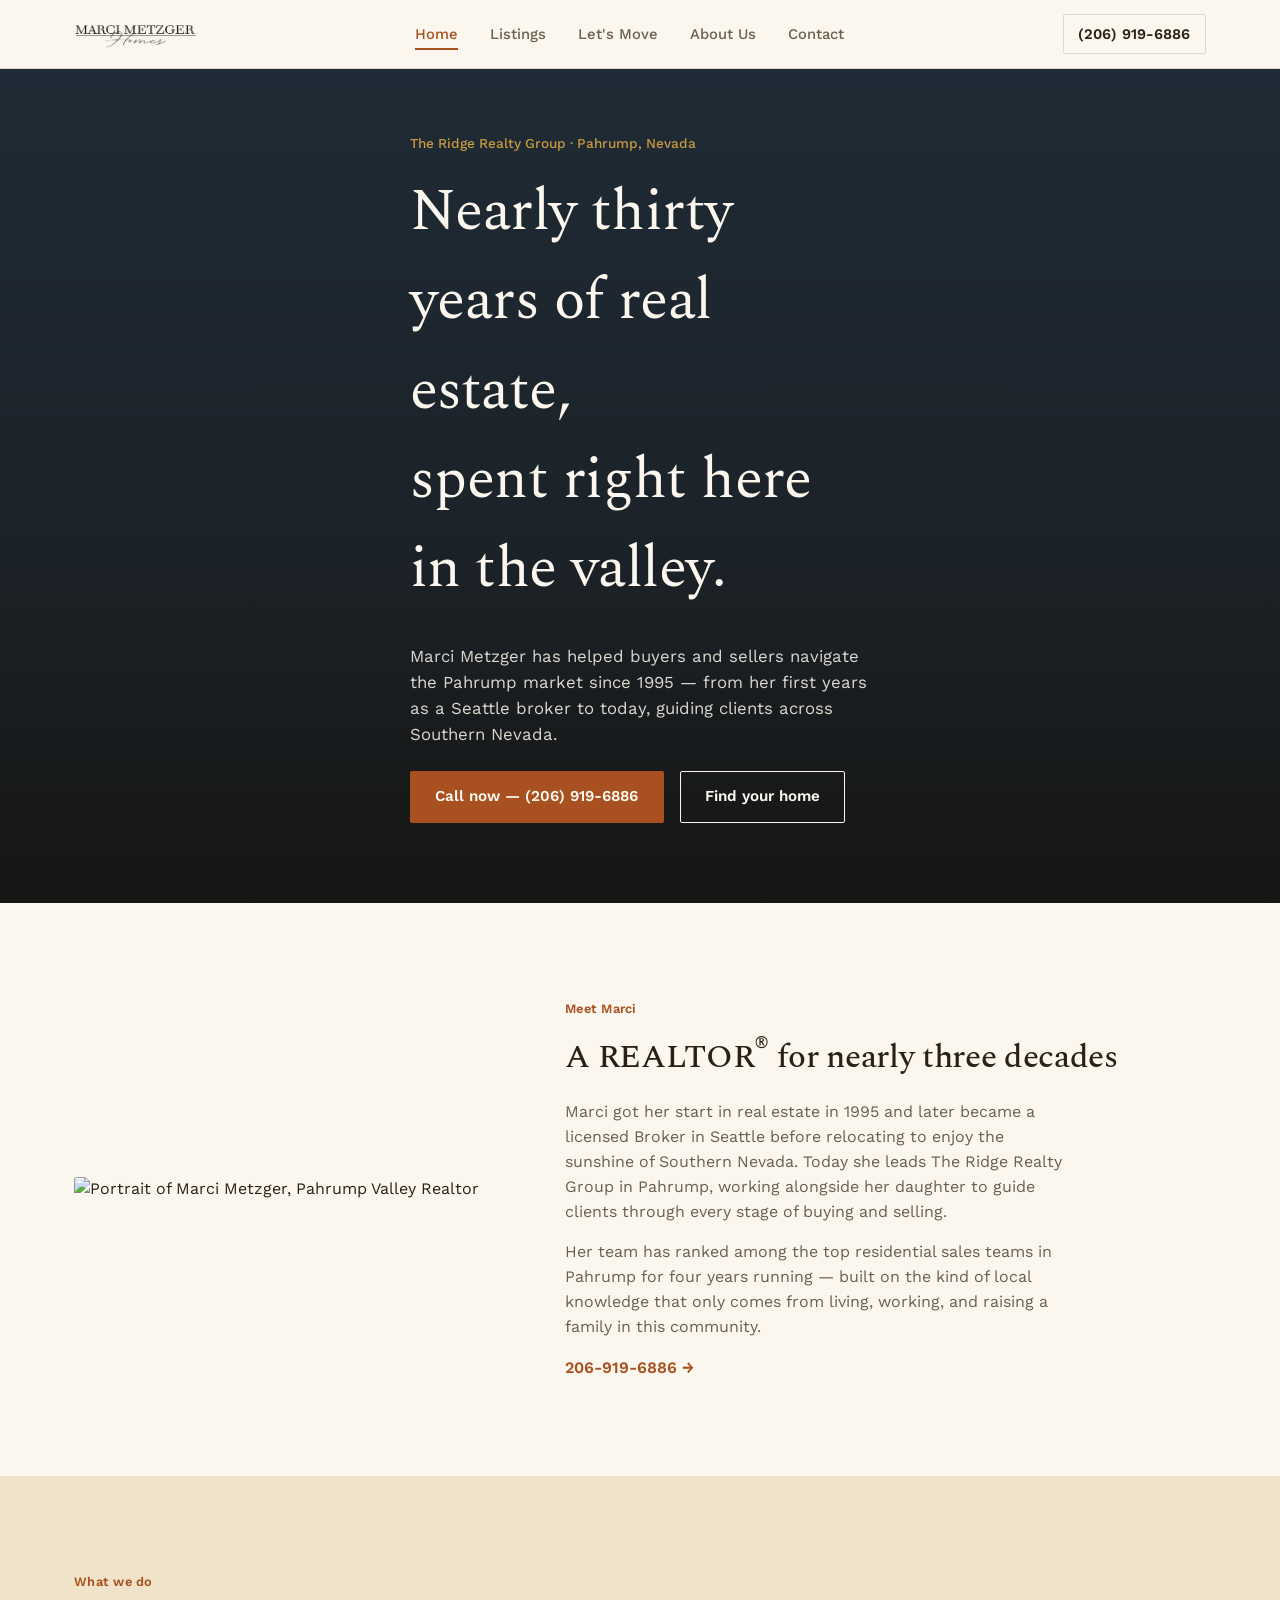
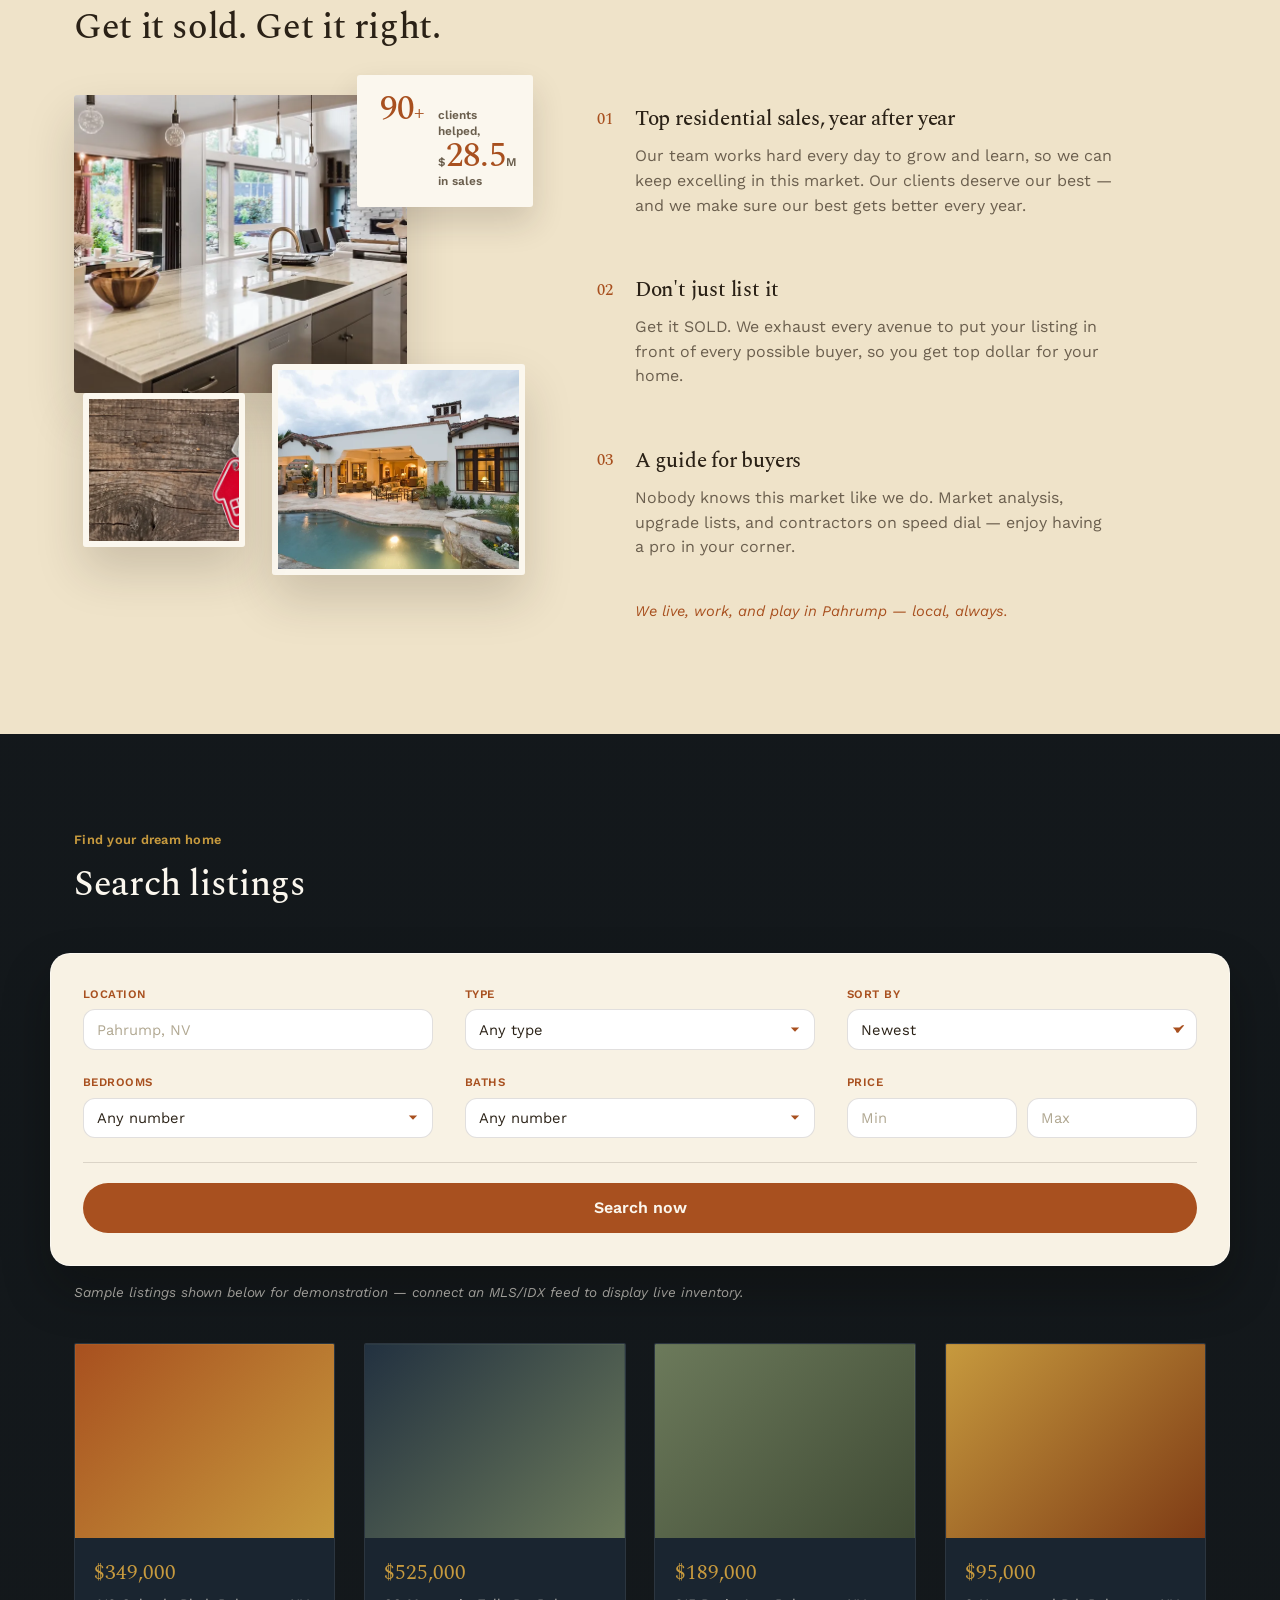
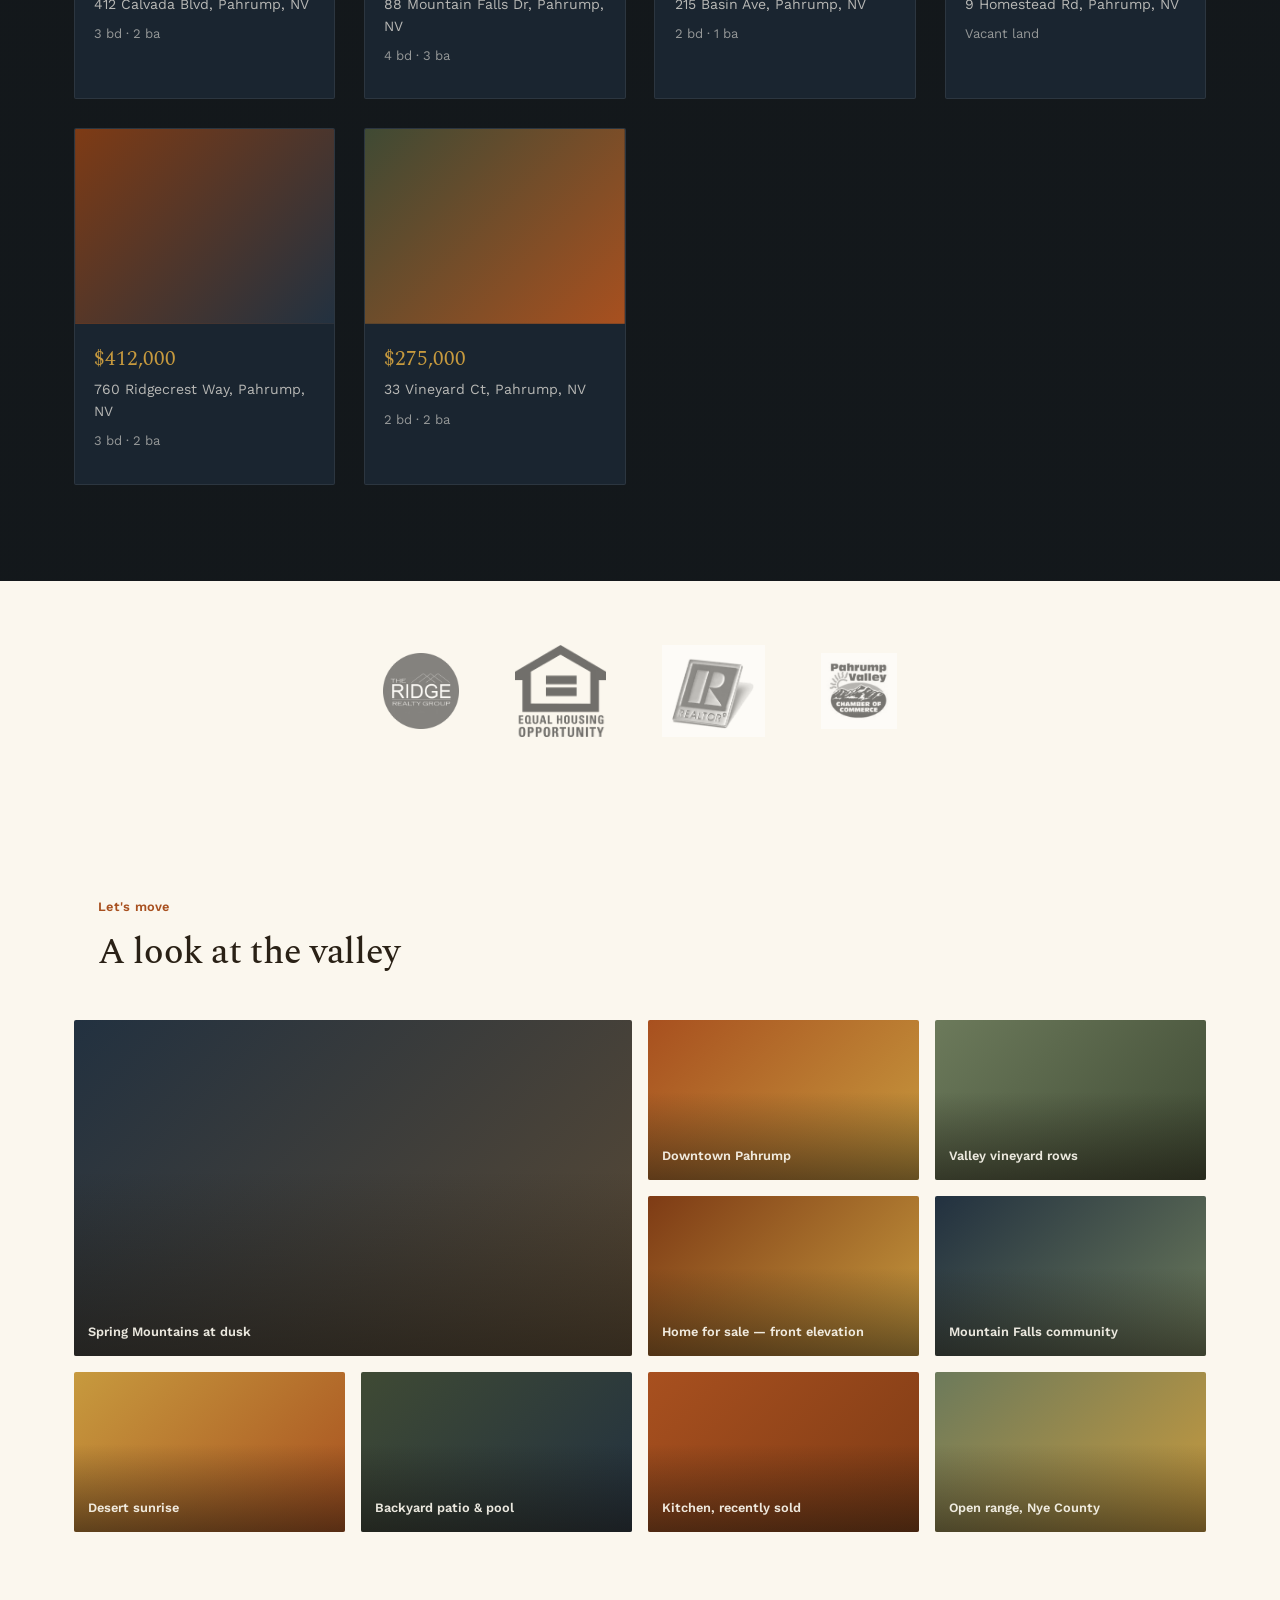
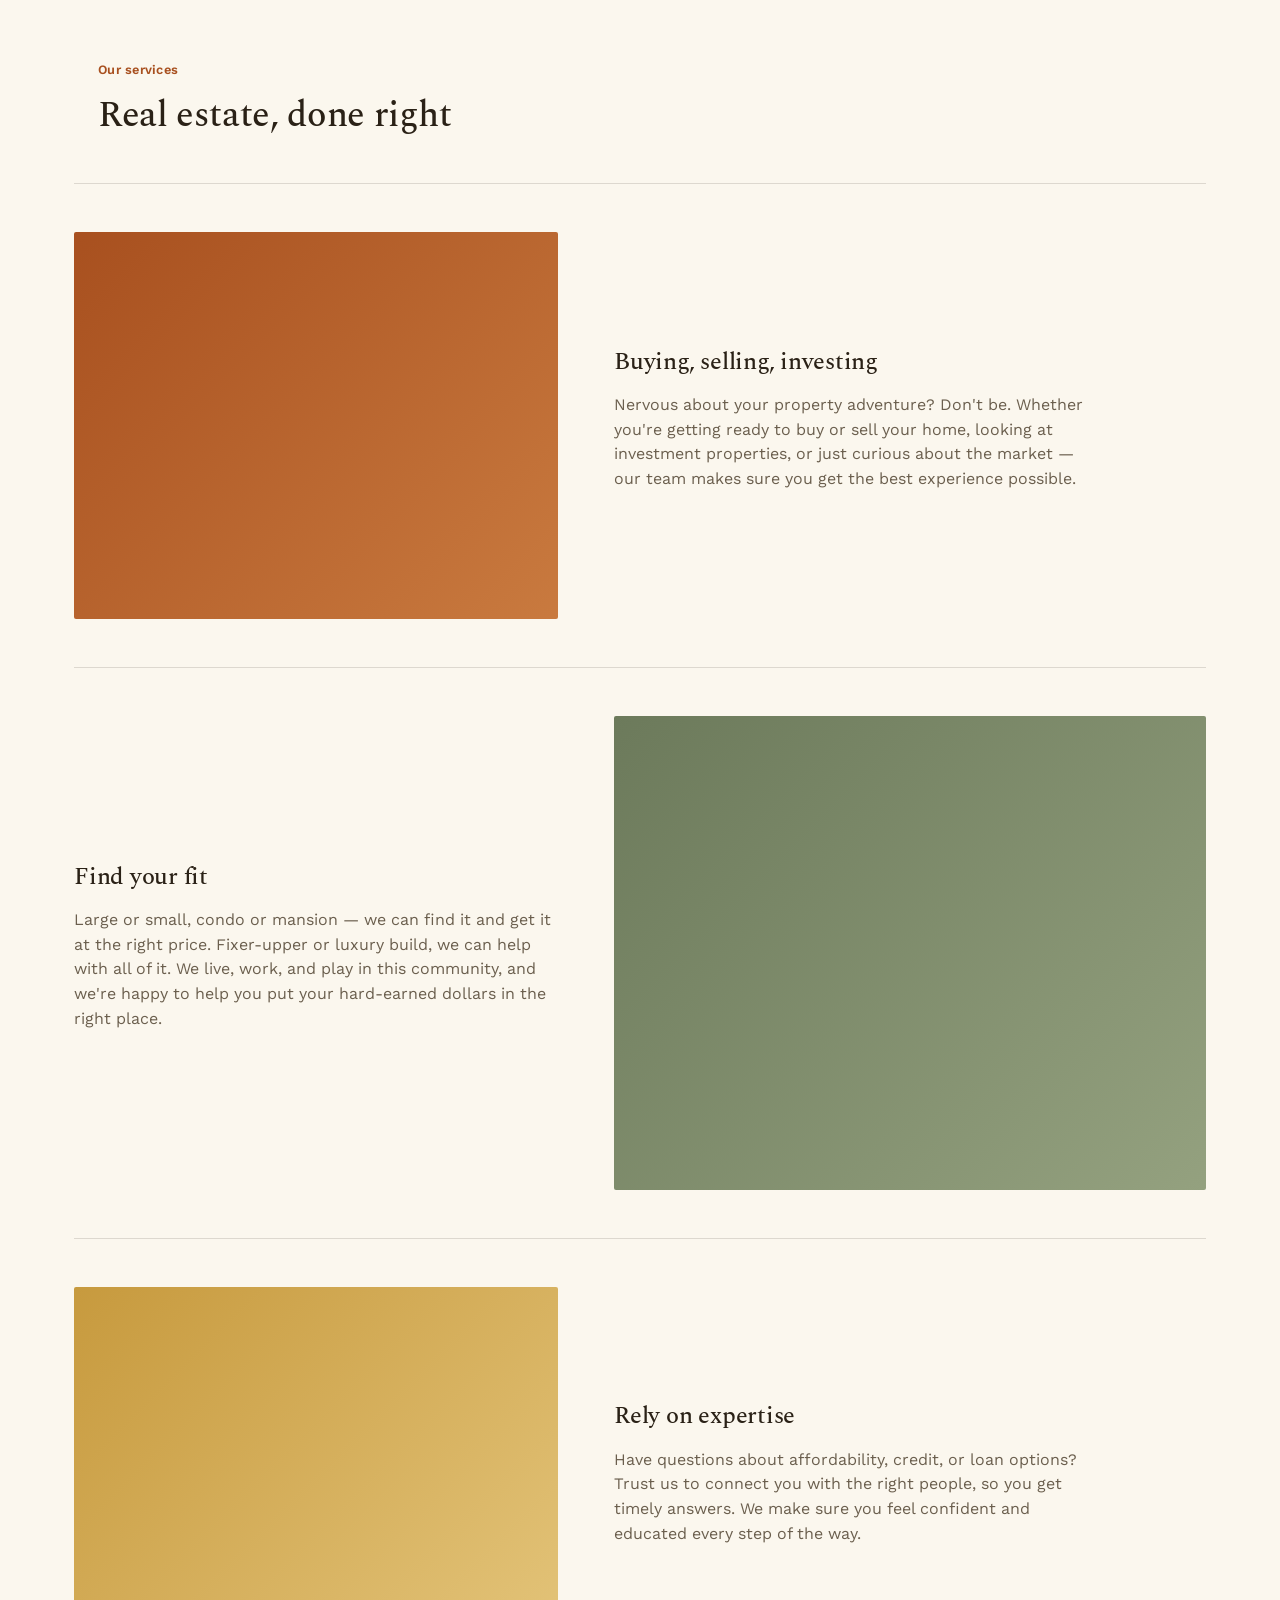
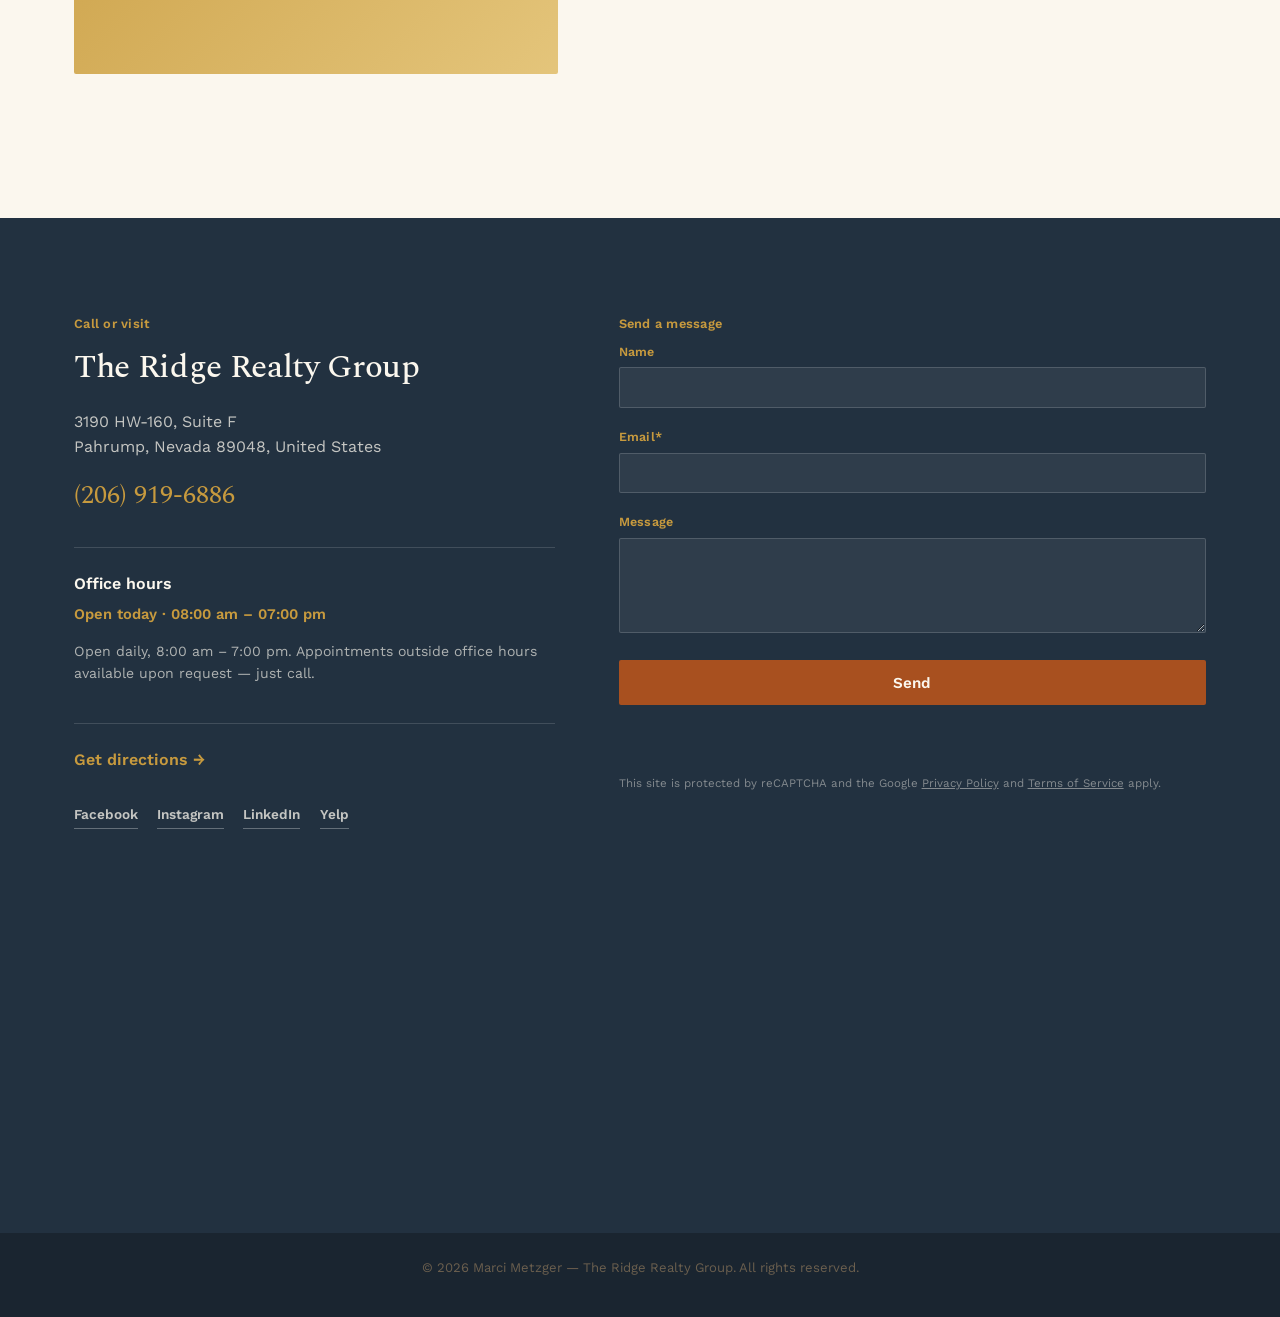
==== commit 3a848ec6: "images for get it sold" ====
--- a/index.html
+++ b/index.html
@@ -71,32 +71,39 @@
     <h2>Get it sold. Get it right.</h2>
   </div>
 
-  <div class="service-row reveal">
-    <div class="service-media" style="background-image:url('images/sold-kitchen.webp')"></div>
-    <div class="service-copy">
-      <h3>Top residential sales, year after year</h3>
-      <p class="sold-stat-line">
-        <span class="stat-number" data-count-to="90">0</span><span class="stat-plus">+</span>
-        clients helped in a single year, with
-        <strong><span class="stat-number" data-count-to="28.5" data-decimal="1">0</span>M</strong> in closed sales.
-      </p>
-      <p>Our team works hard every day to grow and learn, so we can keep excelling in this market. Our clients deserve our best — and we make sure our best gets better every year.</p>
-    </div>
-  </div>
-
-  <div class="service-row reverse reveal">
-    <div class="service-media" style="background-image:url('images/sold-pool-house.webp')"></div>
-    <div class="service-copy">
-      <h3>Don't just list it</h3>
-      <p>Get it SOLD. We exhaust every avenue to put your listing in front of every possible buyer, so you get top dollar for your home.</p>
-    </div>
-  </div>
-
-  <div class="service-row reveal">
-    <div class="service-media" style="background-image:url('images/sold-keys.webp')"></div>
-    <div class="service-copy">
-      <h3>A guide for buyers</h3>
-      <p>Nobody knows this market like we do. Market analysis, upgrade lists, and contractors on speed dial — enjoy having a pro in your corner.</p>
+  <div class="sold-layout">
+    <div class="sold-collage reveal-scale">
+      <div class="collage-photo collage-photo--a" style="background-image:url('images/sold-kitchen.webp')"></div>
+      <div class="collage-photo collage-photo--b" style="background-image:url('images/sold-pool-house.webp')"></div>
+      <div class="collage-photo collage-photo--c" style="background-image:url('images/sold-keys.webp')"></div>
+      <div class="sold-badge">
+        <span><span class="stat-number" data-count-to="90">0</span><span class="stat-plus">+</span></span>
+        <span class="sold-badge-label">clients helped, $<span class="stat-number" data-count-to="28.5" data-decimal="1">0</span>M in sales</span>
+      </div>
+    </div>
+
+    <div class="sold-list reveal">
+      <div class="sold-item">
+        <p class="sold-item-num">01</p>
+        <div>
+          <h3>Top residential sales, year after year</h3>
+          <p>Our team works hard every day to grow and learn, so we can keep excelling in this market. Our clients deserve our best — and we make sure our best gets better every year.</p>
+        </div>
+      </div>
+      <div class="sold-item">
+        <p class="sold-item-num">02</p>
+        <div>
+          <h3>Don't just list it</h3>
+          <p>Get it SOLD. We exhaust every avenue to put your listing in front of every possible buyer, so you get top dollar for your home.</p>
+        </div>
+      </div>
+      <div class="sold-item">
+        <p class="sold-item-num">03</p>
+        <div>
+          <h3>A guide for buyers</h3>
+          <p>Nobody knows this market like we do. Market analysis, upgrade lists, and contractors on speed dial — enjoy having a pro in your corner.</p>
+        </div>
+      </div>
       <p class="sold-tagline">We live, work, and play in Pahrump — local, always.</p>
     </div>
   </div>
--- a/css/styles.css
+++ b/css/styles.css
@@ -189,13 +189,39 @@
 .section-head.light h2{color:var(--paper);}
 
 /* ============ SOLD ============ */
-.sold{background:var(--sand);padding:6rem 0 2rem;}
-.sold .service-row{border-top:1px solid var(--line);}
-.sold .service-row:first-of-type{border-top:none;padding-top:0;}
-.stat-number{font-family:var(--serif);font-size:2.6rem;font-weight:500;color:var(--clay);line-height:1;}
-.stat-plus{font-family:var(--serif);font-size:1.6rem;color:var(--clay);}
-.sold-stat-line{font-size:1.02rem;}
-.sold-tagline{font-style:italic;color:var(--clay);font-size:.92rem;margin-top:1.5rem;}
+.sold{background:var(--sand);padding:6rem 0;}
+.sold-layout{
+  max-width:var(--max);margin:0 auto;padding:0 1.5rem;
+  display:grid;grid-template-columns:.85fr 1.15fr;gap:4.5rem;align-items:start;
+}
+
+/* offset photo collage */
+.sold-collage{position:relative;height:480px;}
+.collage-photo{
+  position:absolute;border-radius:3px;background-size:cover;background-position:center;
+  box-shadow:0 24px 48px rgba(42,33,22,.18);
+}
+.collage-photo--a{width:74%;height:62%;top:0;left:0;z-index:1;}
+.collage-photo--b{width:56%;height:44%;bottom:0;right:0;z-index:2;border:6px solid var(--paper);}
+.collage-photo--c{width:36%;height:32%;bottom:6%;left:2%;z-index:3;border:6px solid var(--paper);}
+
+.sold-badge{
+  position:absolute;top:-1.25rem;right:-.5rem;z-index:4;
+  background:var(--paper);border-radius:3px;padding:1.1rem 1.4rem;
+  box-shadow:0 16px 32px rgba(42,33,22,.16);
+  display:flex;align-items:baseline;gap:.85rem;
+}
+.stat-number{font-family:var(--serif);font-size:2.1rem;font-weight:500;color:var(--clay);line-height:1;}
+.stat-plus{font-family:var(--serif);font-size:1.3rem;color:var(--clay);}
+.sold-badge-label{font-size:.74rem;line-height:1.35;color:var(--ink-soft);font-weight:600;max-width:9ch;}
+
+/* numbered content list */
+.sold-list{display:flex;flex-direction:column;gap:2.5rem;padding-top:.5rem;}
+.sold-item{display:grid;grid-template-columns:2.4rem 1fr;gap:0;}
+.sold-item-num{font-family:var(--serif);font-size:1rem;color:var(--clay);font-weight:500;padding-top:.2em;}
+.sold-item h3{font-size:1.3rem;margin-bottom:.4em;}
+.sold-item p{max-width:48ch;}
+.sold-tagline{font-style:italic;color:var(--clay);font-size:.92rem;padding-left:2.4rem;margin-top:-1rem;}
 
 /* ============ AFFILIATIONS / BADGES ============ */
 .badges{
@@ -362,6 +388,8 @@
   .main-nav.open{transform:translateX(0);}
   .nav-toggle{display:flex;}
   .about{grid-template-columns:1fr;}
+  .sold-layout{grid-template-columns:1fr;gap:3rem;}
+  .sold-collage{height:340px;margin-top:1.5rem;}
   .search-card-grid{grid-template-columns:1fr 1fr;}
   .gallery-grid{grid-template-columns:repeat(2,1fr);}
   .gallery-item.big{grid-column:span 2;grid-row:span 1;}
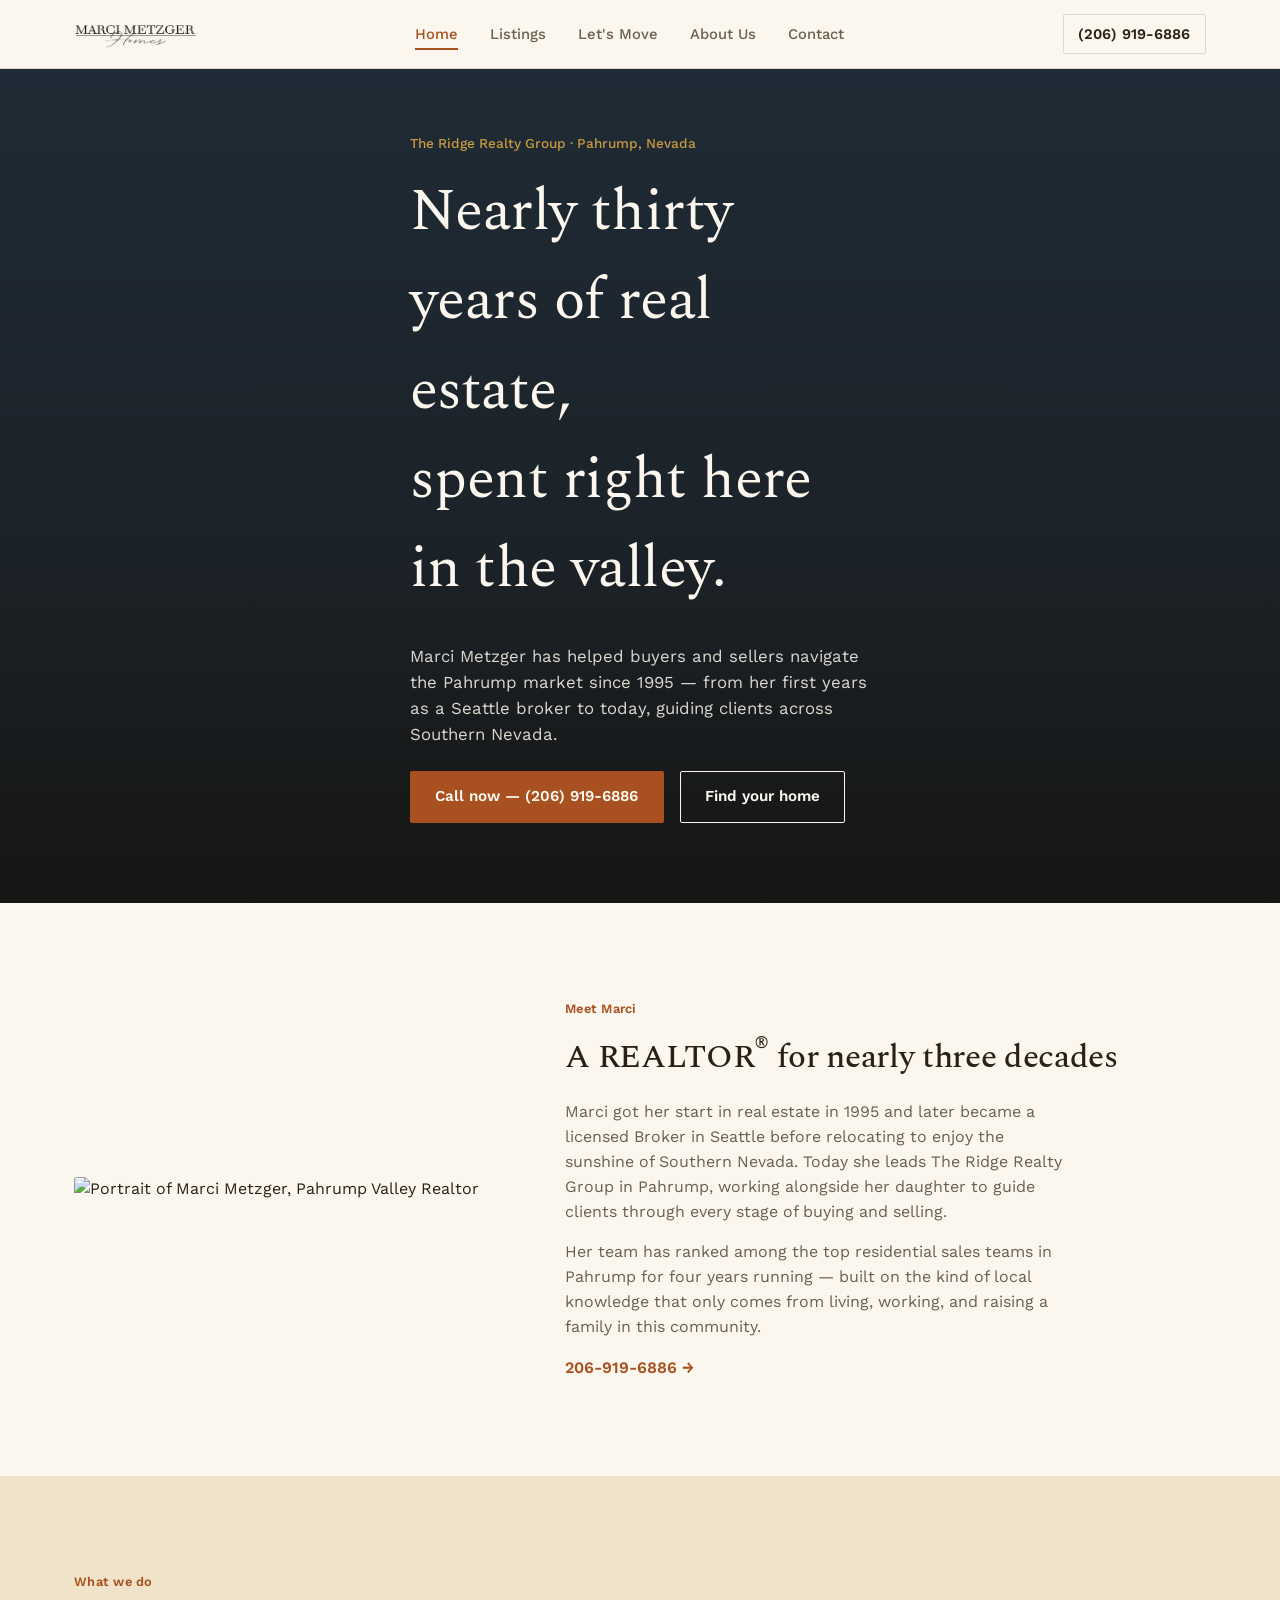
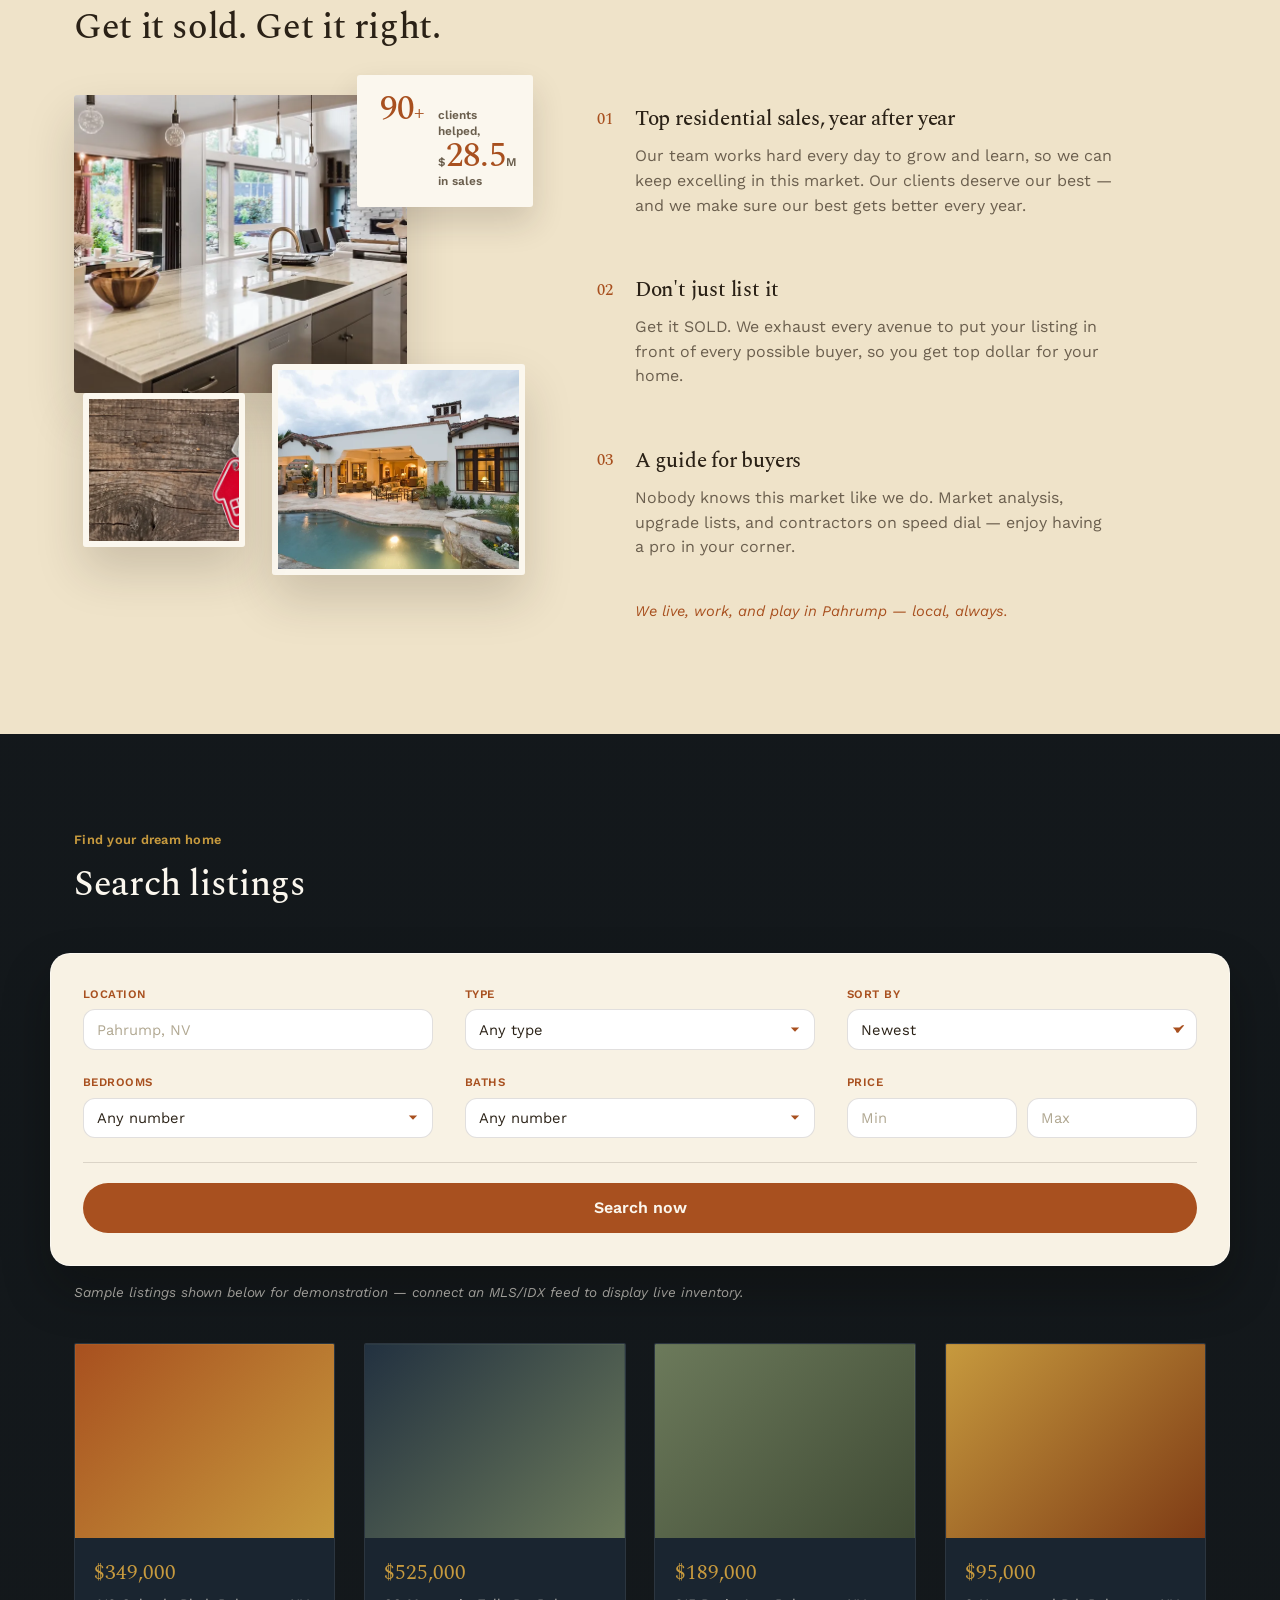
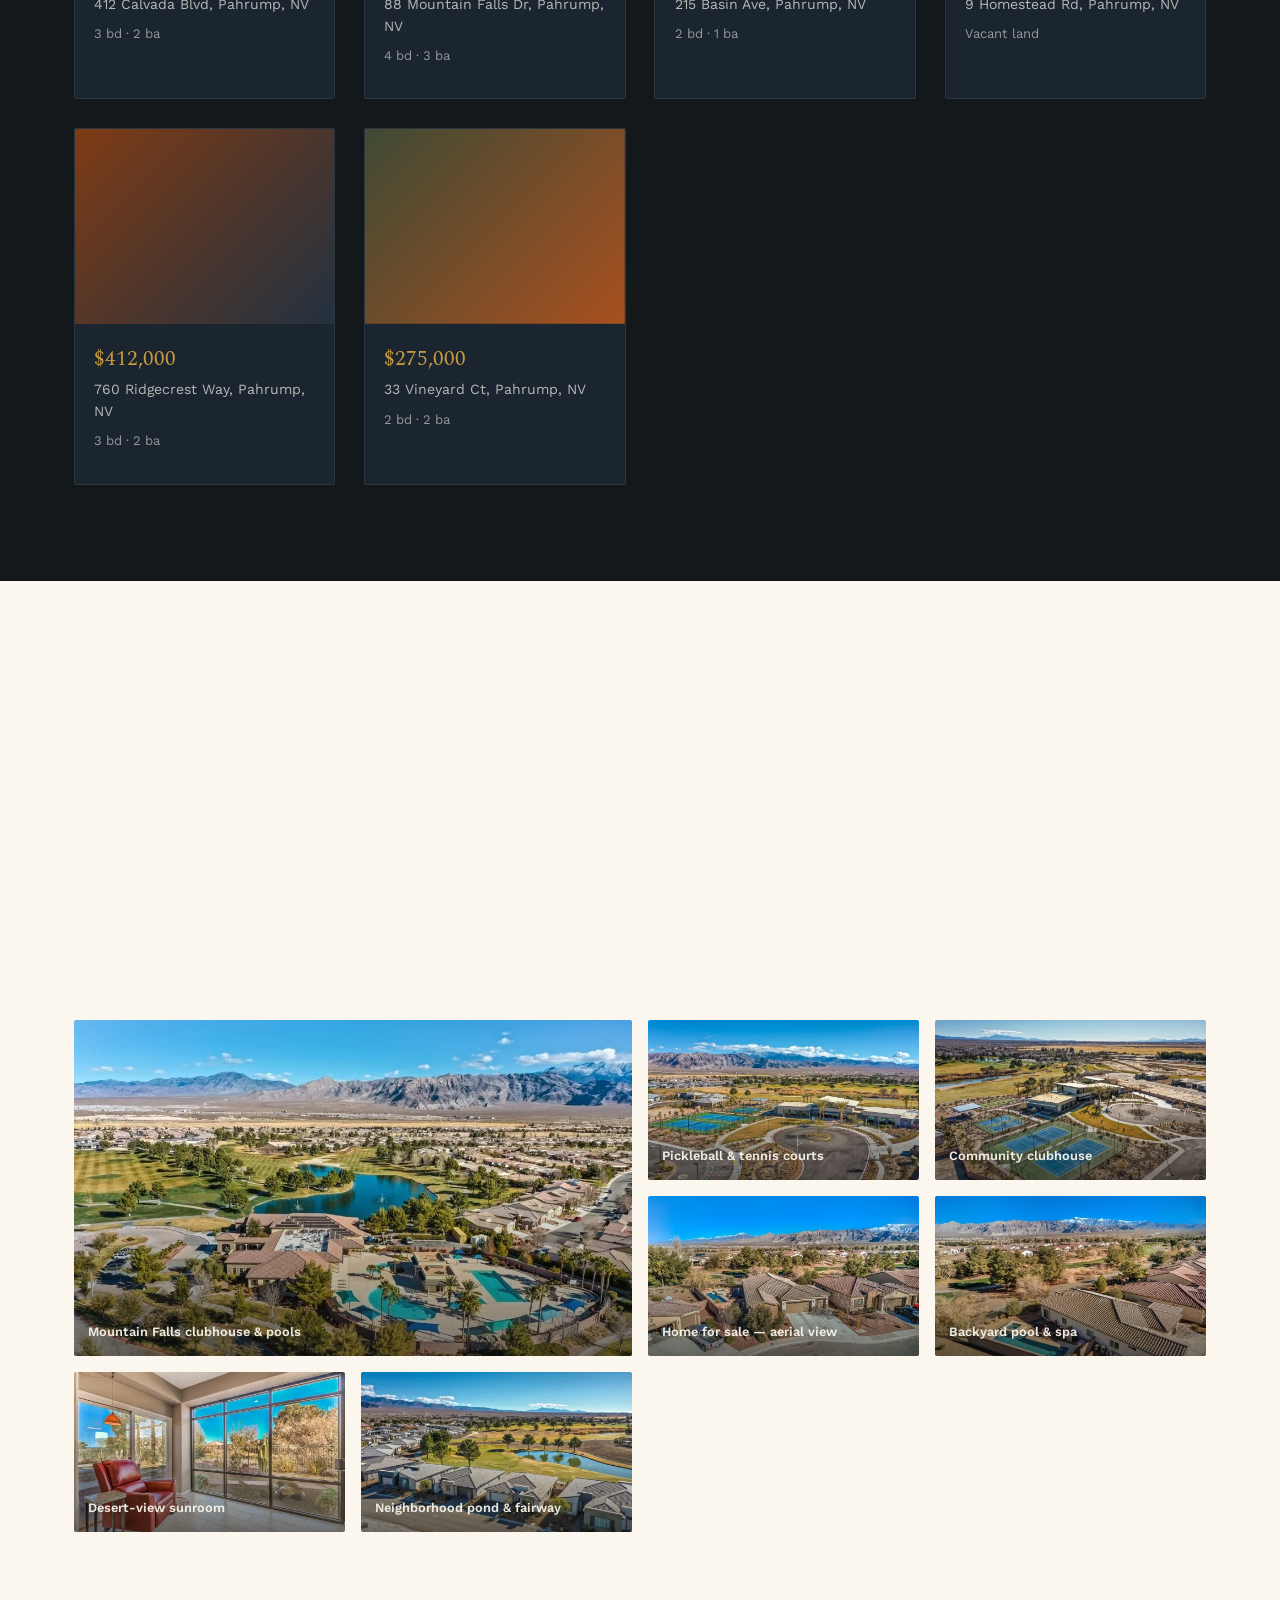
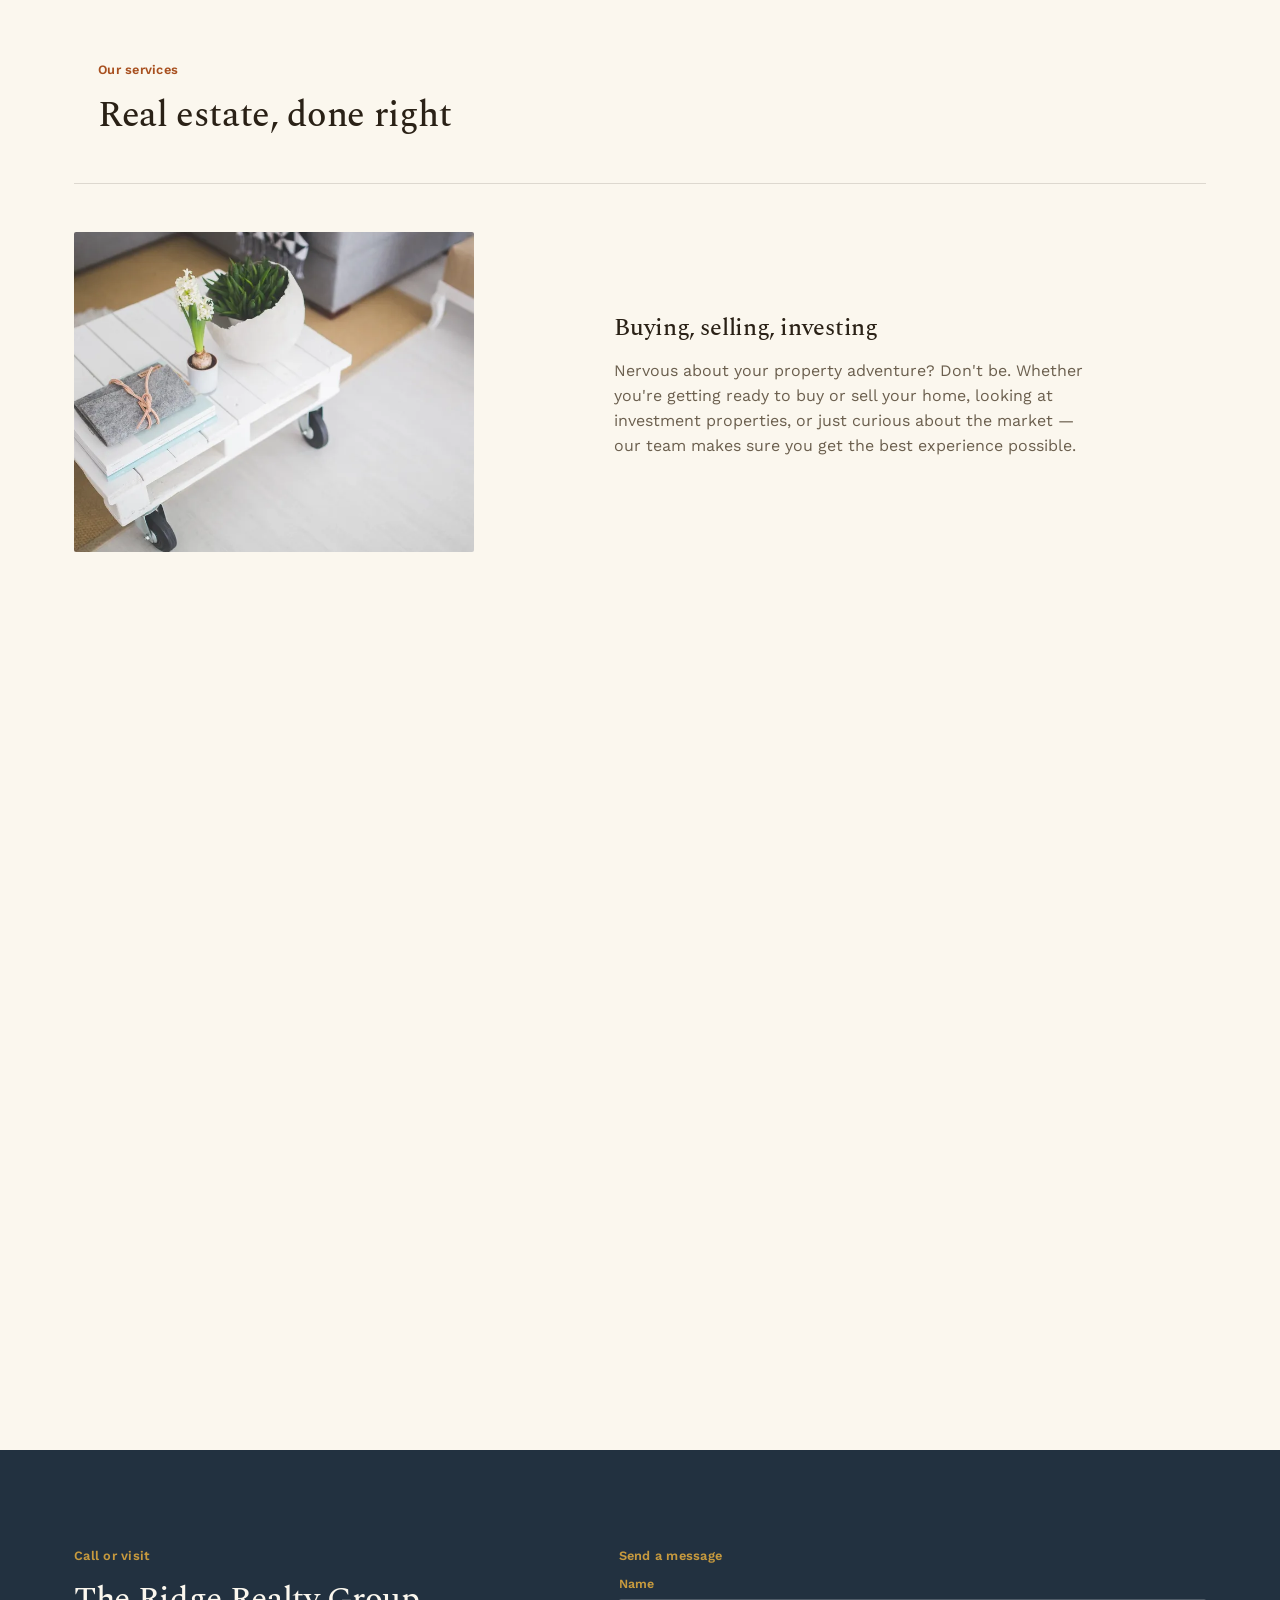
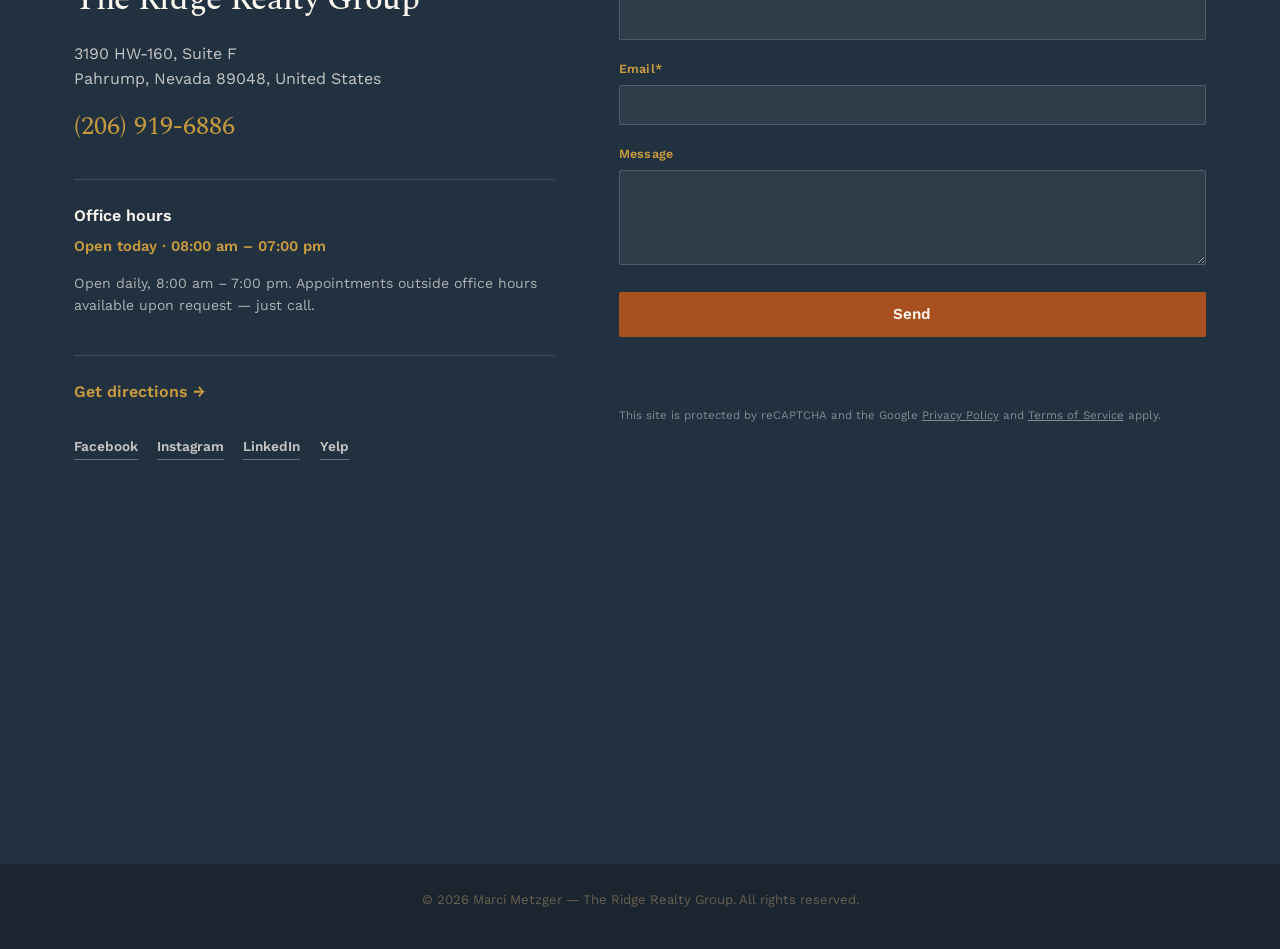
==== commit 50fedc69: "changes" ====
--- a/index.html
+++ b/index.html
@@ -217,7 +217,7 @@
   </div>
 
   <div class="service-row reveal">
-    <div class="service-media service-media--clay"></div>
+    <div class="service-media" style="background-image:url('images/service-pallet-table.png')"></div>
     <div class="service-copy">
       <h3>Buying, selling, investing</h3>
       <p>Nervous about your property adventure? Don't be. Whether you're getting ready to buy or sell your home, looking at investment properties, or just curious about the market — our team makes sure you get the best experience possible.</p>
@@ -225,7 +225,7 @@
   </div>
 
   <div class="service-row reverse reveal">
-    <div class="service-media service-media--sage"></div>
+    <div class="service-media" style="background-image:url('images/service-modern-house.png')"></div>
     <div class="service-copy">
       <h3>Find your fit</h3>
       <p>Large or small, condo or mansion — we can find it and get it at the right price. Fixer-upper or luxury build, we can help with all of it. We live, work, and play in this community, and we're happy to help you put your hard-earned dollars in the right place.</p>
@@ -233,7 +233,7 @@
   </div>
 
   <div class="service-row reveal">
-    <div class="service-media service-media--gold"></div>
+    <div class="service-media service-media--circle" style="background-image:url('images/service-handshake.png')"></div>
     <div class="service-copy">
       <h3>Rely on expertise</h3>
       <p>Have questions about affordability, credit, or loan options? Trust us to connect you with the right people, so you get timely answers. We make sure you feel confident and educated every step of the way.</p>
--- a/css/styles.css
+++ b/css/styles.css
@@ -332,11 +332,13 @@
 }
 .service-row.reverse .service-media{order:2;}
 .service-row.reverse .service-copy{order:1;}
-.service-media{aspect-ratio:5/4;border-radius:var(--radius);overflow:hidden;transition:transform .5s cubic-bezier(.16,.8,.24,1);}
+.service-media{aspect-ratio:5/4;width:100%;max-width:400px;border-radius:var(--radius);overflow:hidden;background-size:cover;background-position:center;transition:transform .5s cubic-bezier(.16,.8,.24,1);}
 .service-row:hover .service-media{transform:scale(1.03);}
-.service-media--clay{background:linear-gradient(135deg, var(--clay) 0%, #C97A3F 100%);}
-.service-media--sage{background:linear-gradient(135deg, var(--sage) 0%, #94A17F 100%);}
-.service-media--gold{background:linear-gradient(135deg, var(--gold) 0%, #E4C57B 100%);}
+.service-row.reverse .service-media{margin-left:auto;}
+.service-media--circle{
+  aspect-ratio:1/1;border-radius:50%;max-width:240px;
+  box-shadow:0 20px 40px rgba(42,33,22,.16);
+}
 .service-copy h3{font-size:1.5rem;}
 .service-copy p{max-width:48ch;}
 
@@ -395,6 +397,8 @@
   .gallery-item.big{grid-column:span 2;grid-row:span 1;}
   .service-row, .service-row.reverse{grid-template-columns:1fr;}
   .service-row.reverse .service-media, .service-row.reverse .service-copy{order:initial;}
+  .service-media{max-width:100%;justify-self:stretch;}
+  .service-media--circle{max-width:220px;justify-self:center;}
   .contact-inner{grid-template-columns:1fr;}
 }
 @media (max-width: 560px){
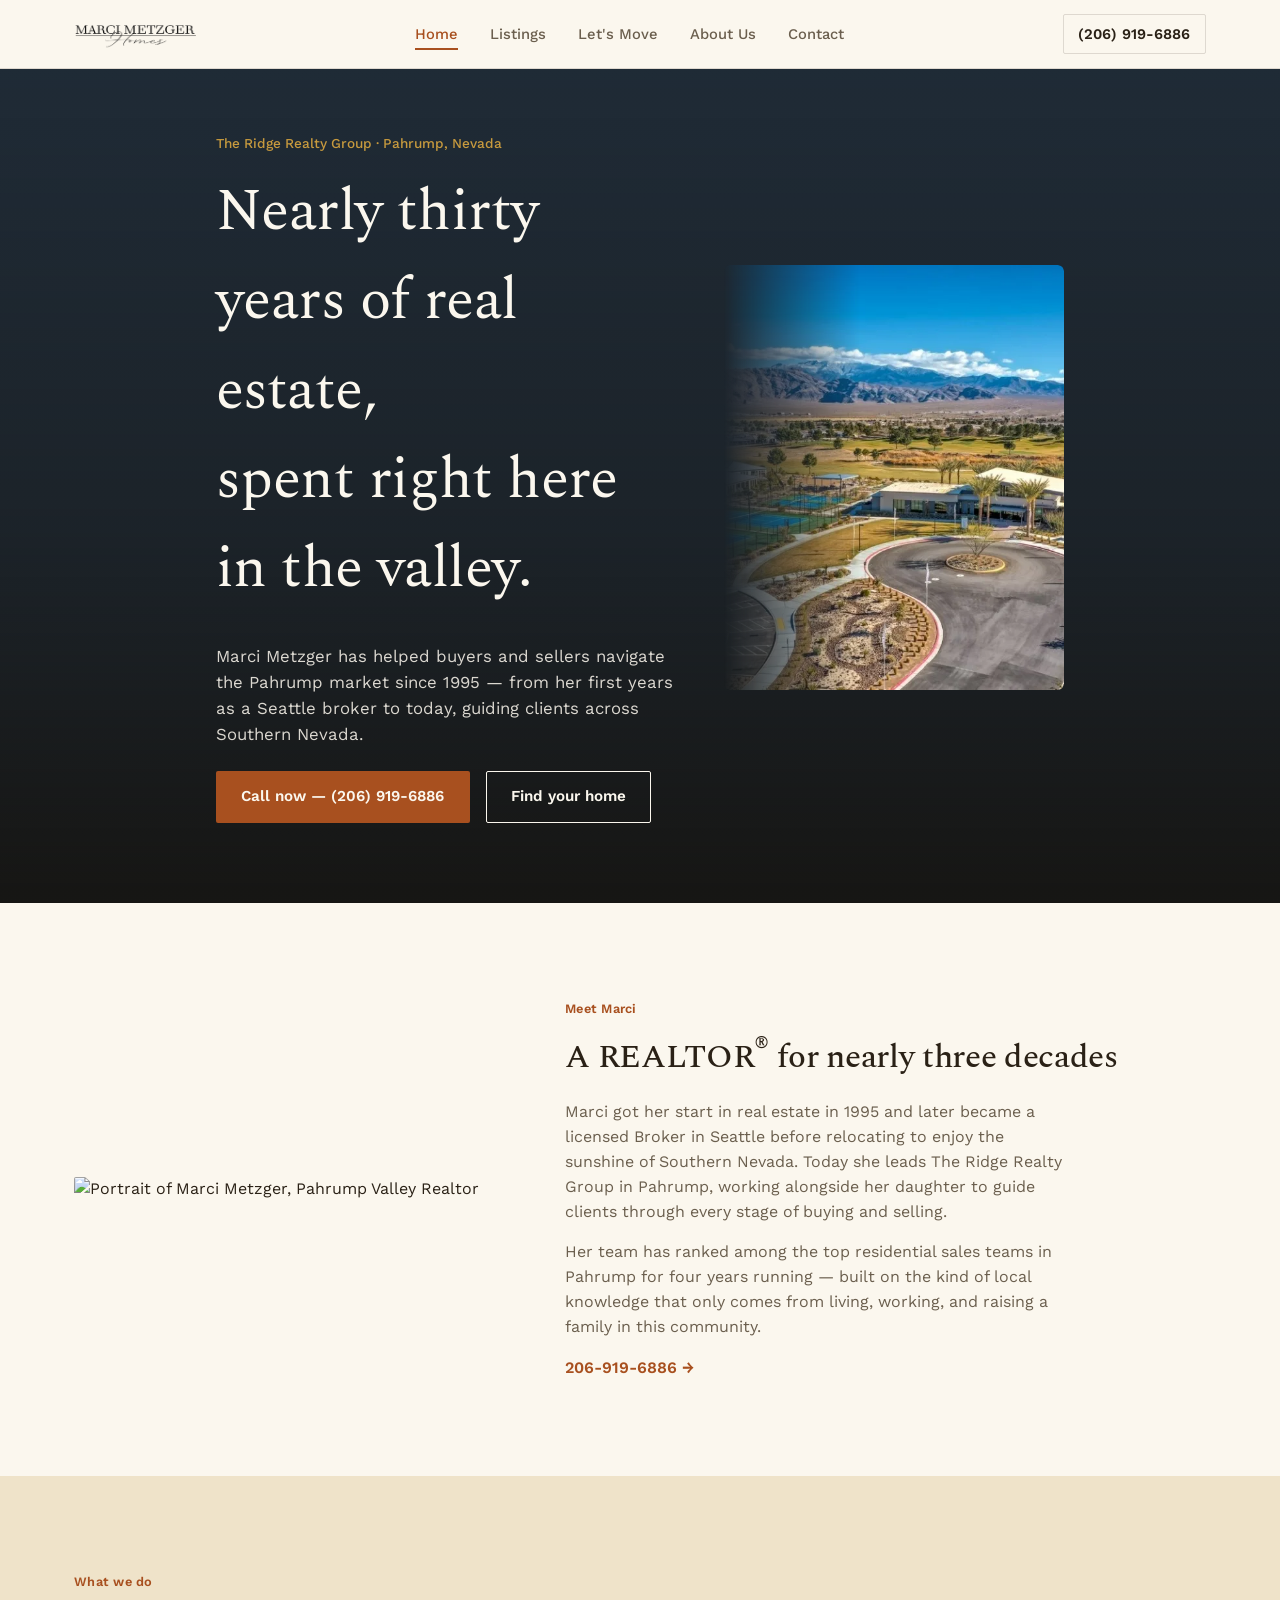
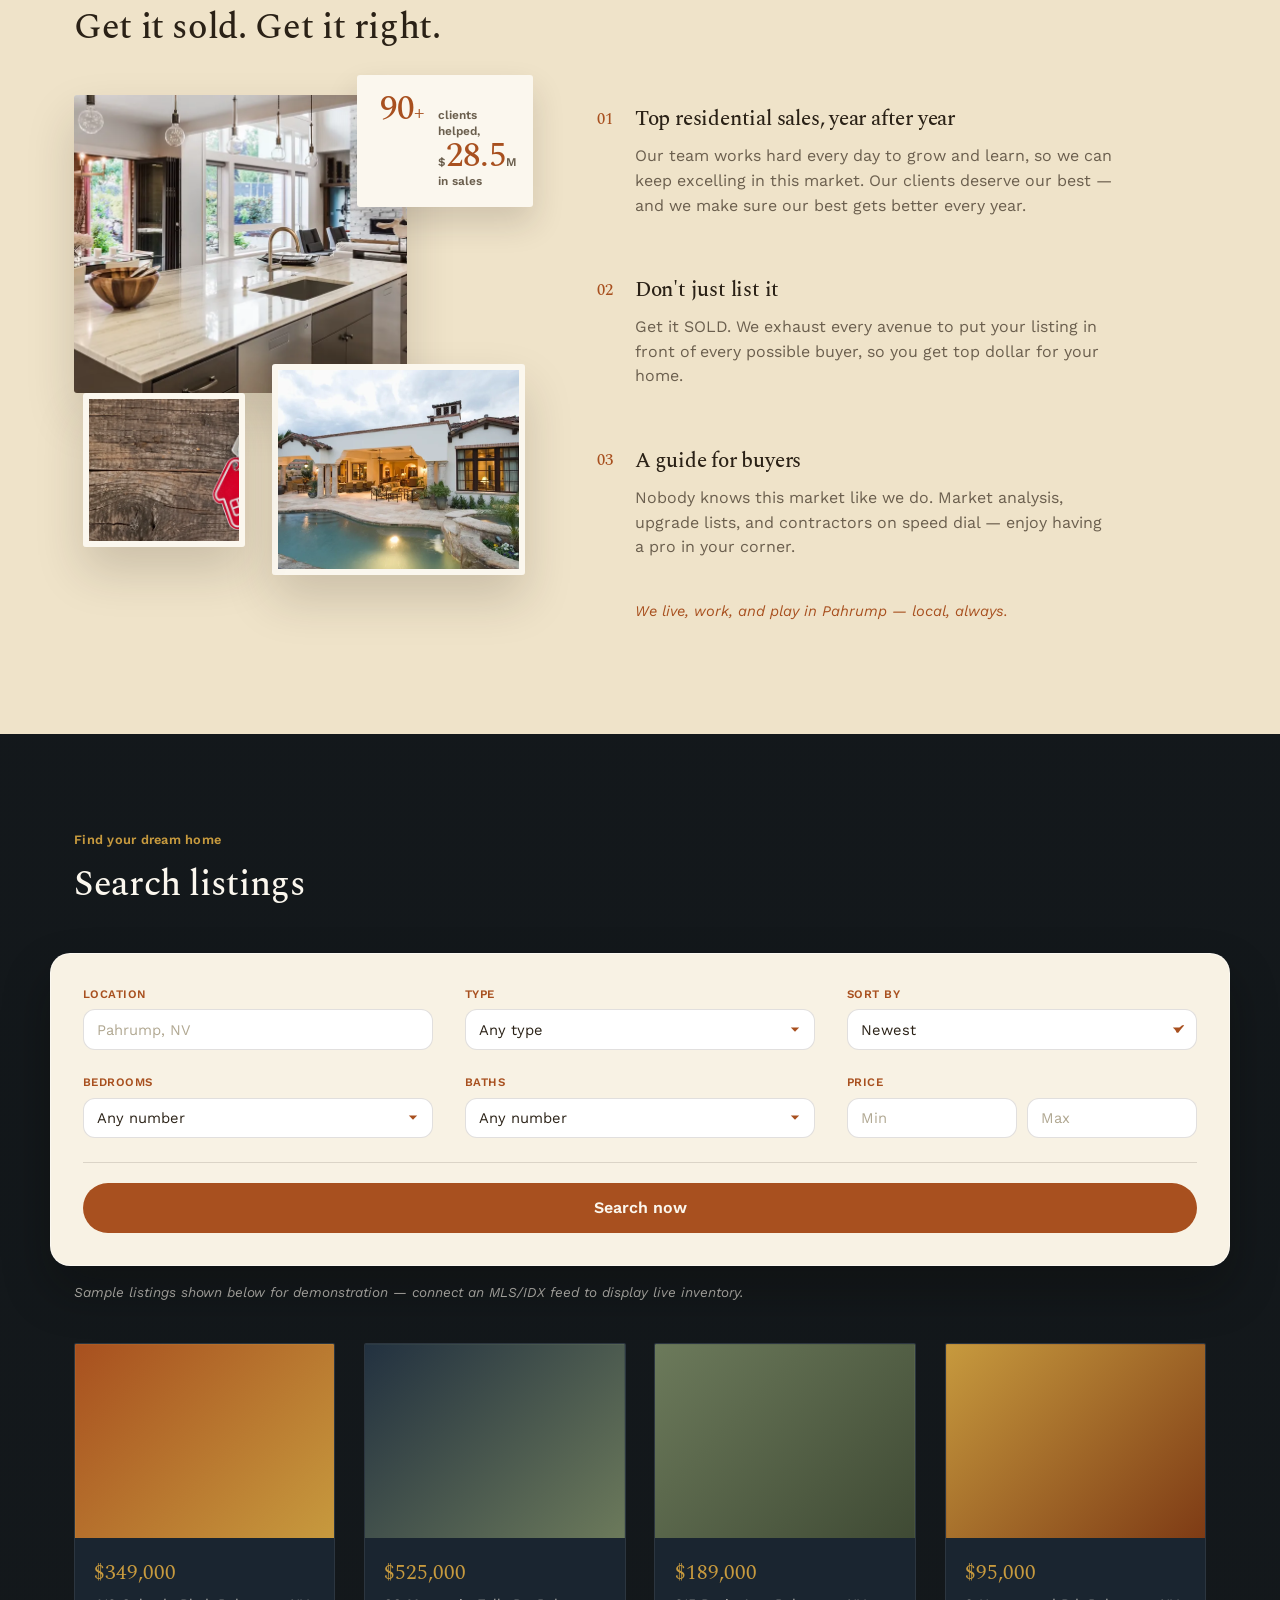
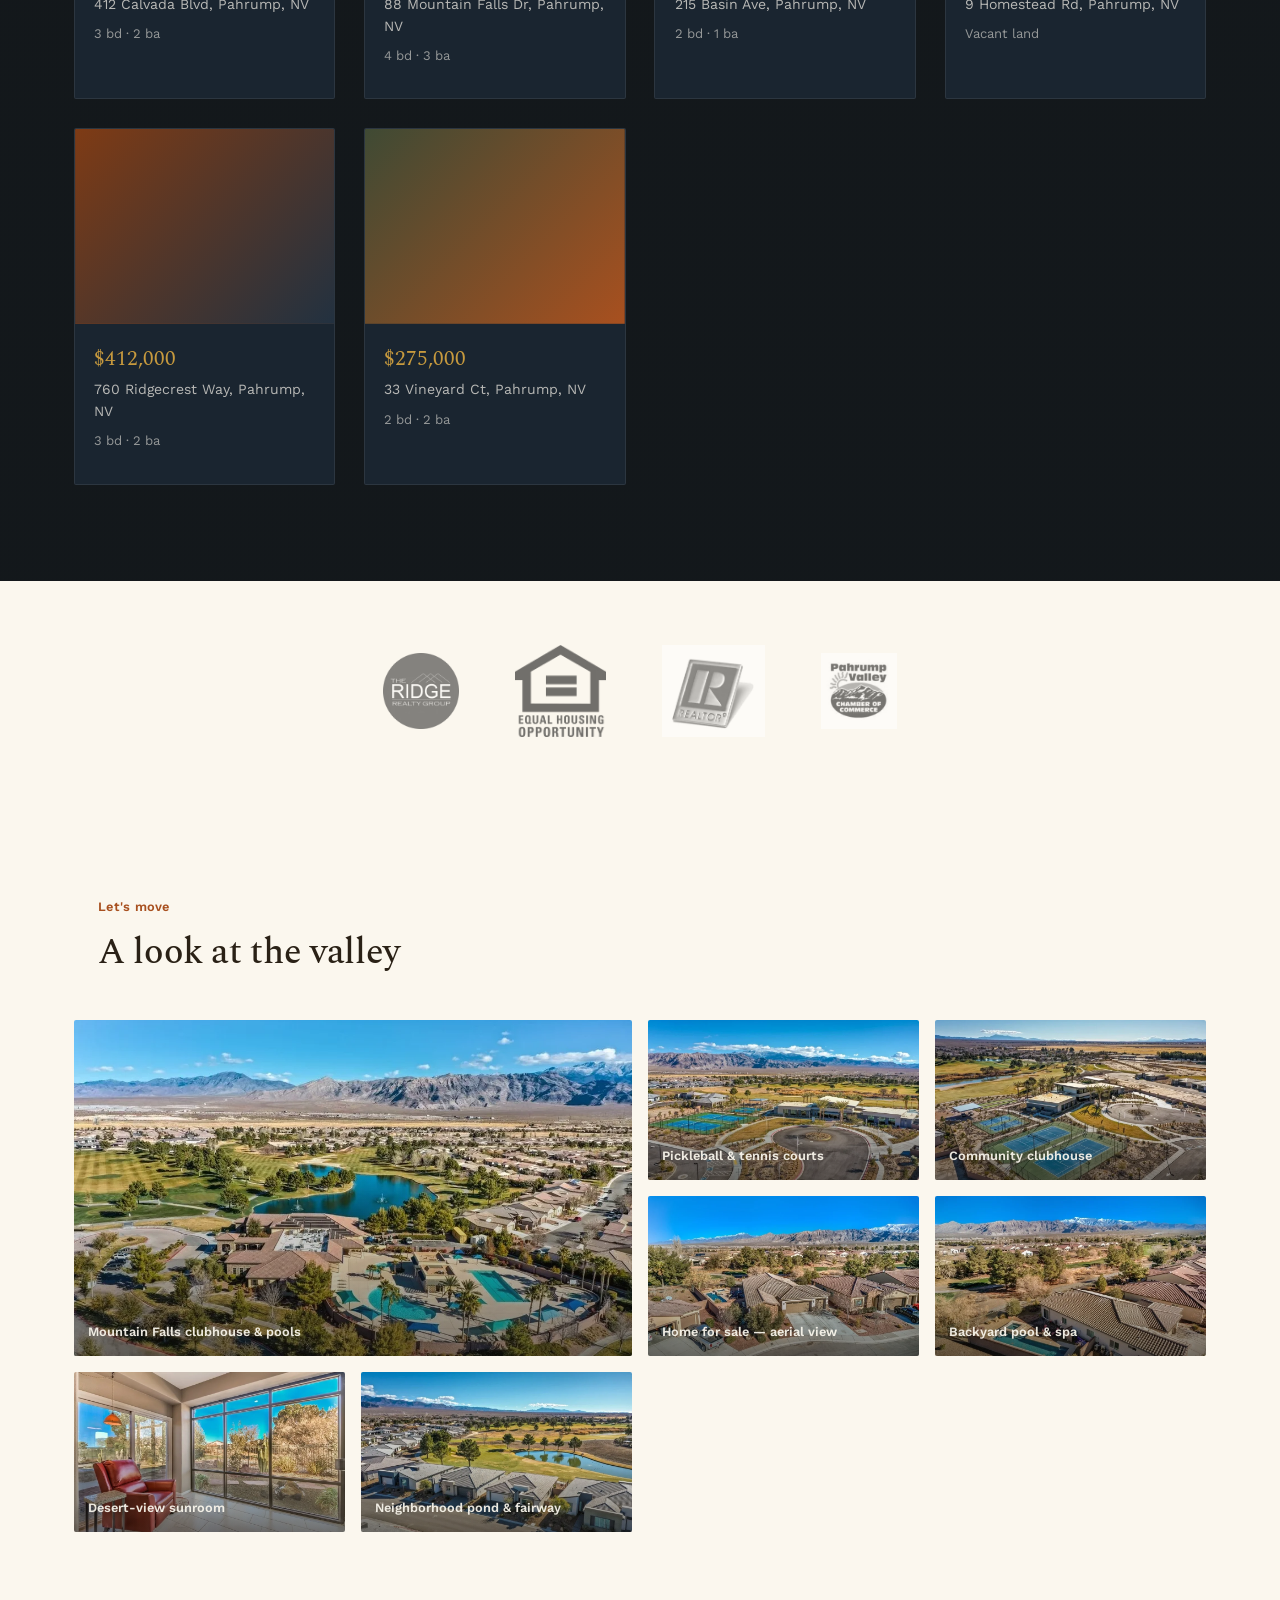
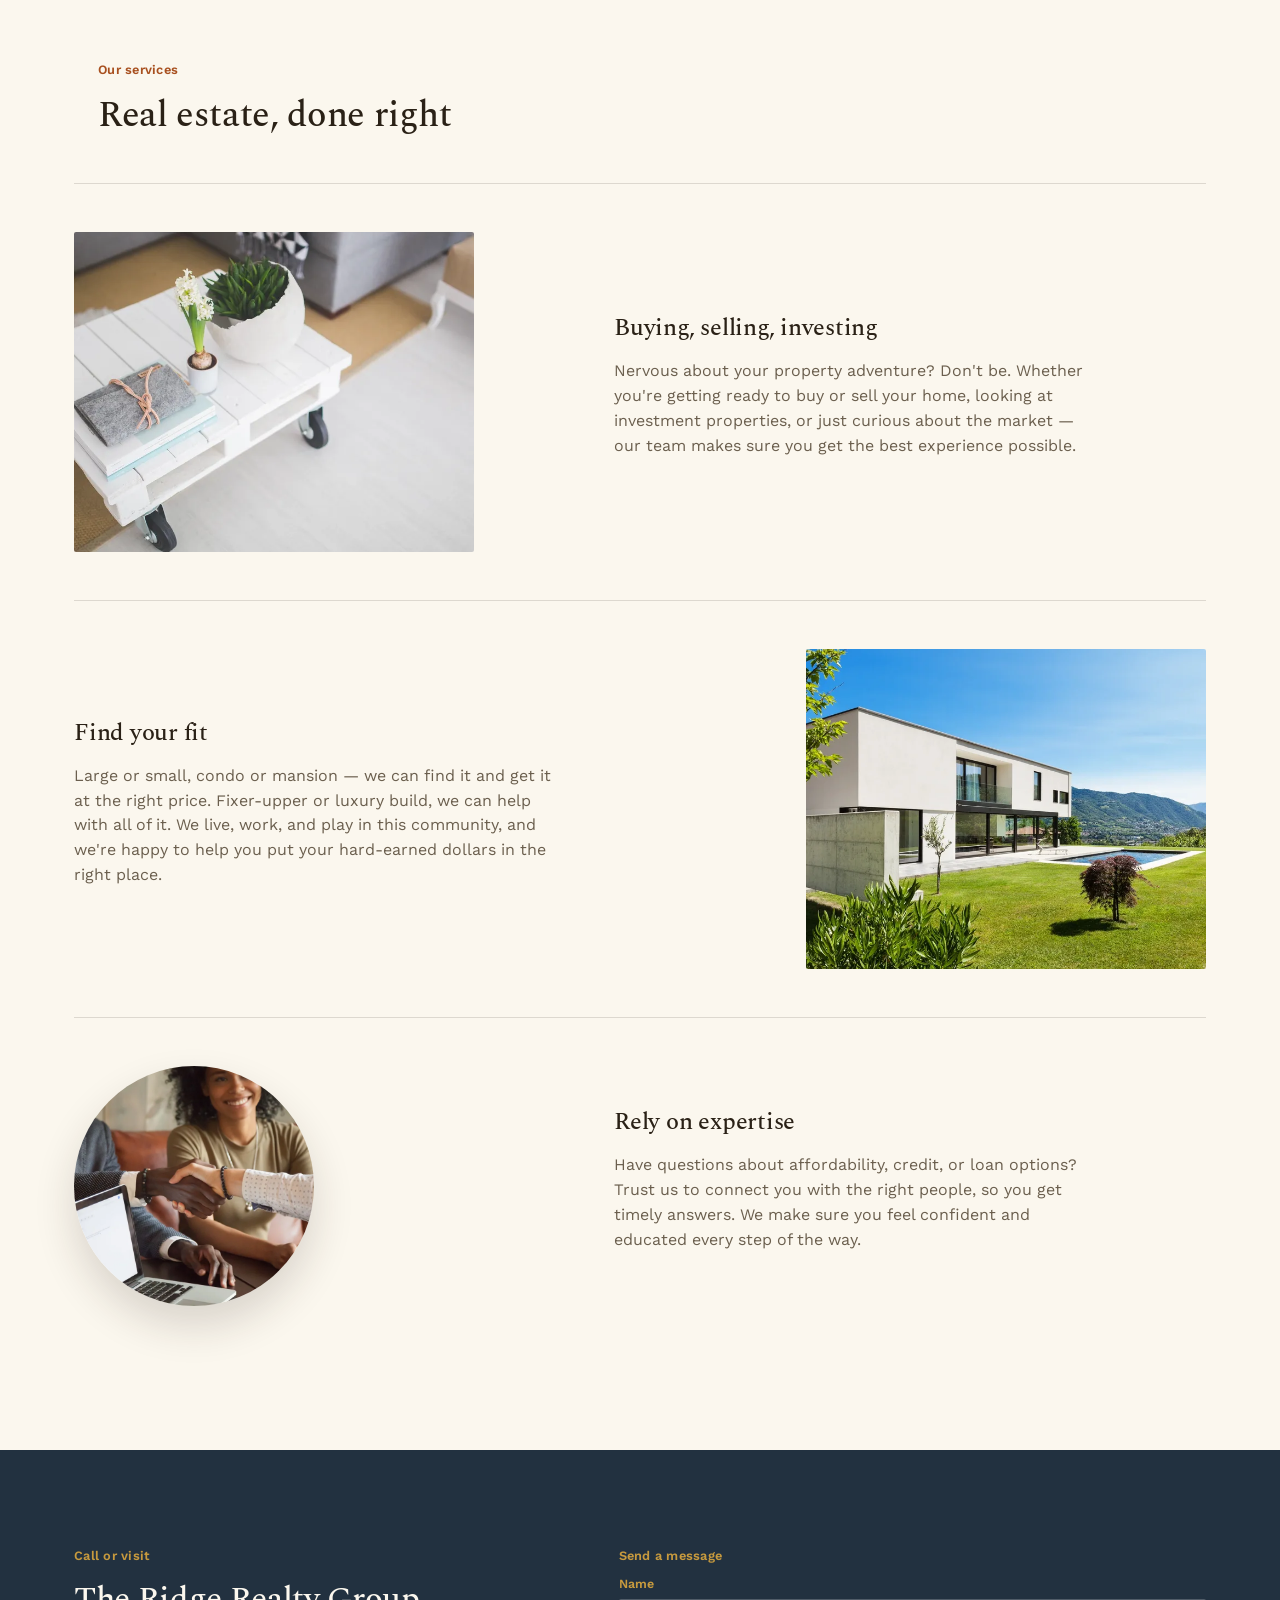
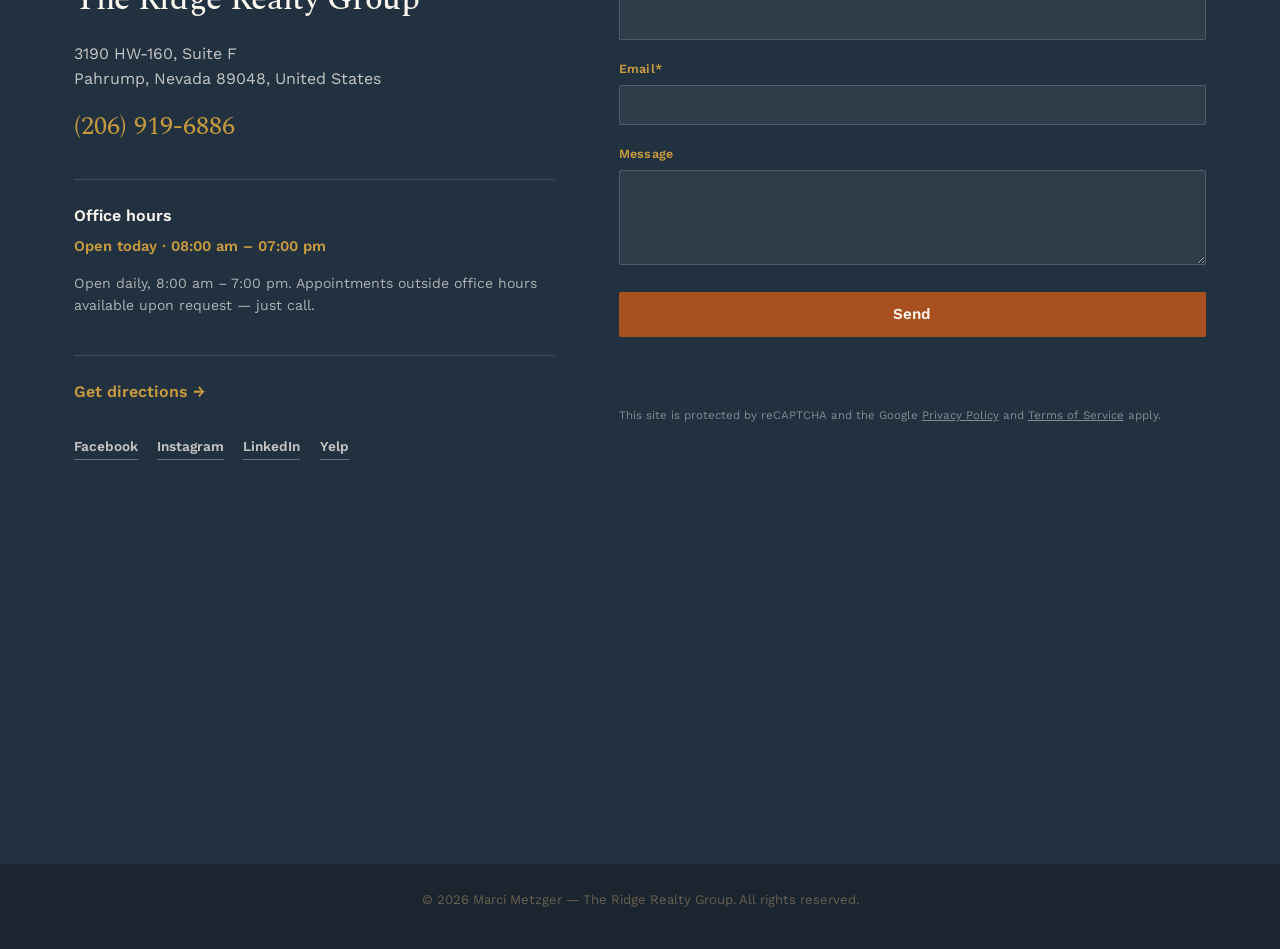
==== commit bb086d34: "added hero photo gallery" ====
--- a/index.html
+++ b/index.html
@@ -40,13 +40,17 @@
 <section class="hero">
   <div class="hero-media" style="background-image:url('https://img1.wsimg.com/isteam/ip/067a4d42-19e8-46d9-9bed-578bf62dd44e/mtn%20falls%20pond.jpg');"></div>
   <div class="hero-inner">
-    <p class="eyebrow-plain">The Ridge Realty Group · Pahrump, Nevada</p>
-    <h1>Nearly thirty years of real estate,<br> spent right here in the valley.</h1>
-    <p class="hero-sub">Marci Metzger has helped buyers and sellers navigate the Pahrump market since 1995 — from her first years as a Seattle broker to today, guiding clients across Southern Nevada.</p>
-    <div class="hero-actions">
-      <a href="tel:2069196886" class="btn btn-clay">Call now — (206) 919-6886</a>
-      <a href="#listings" class="btn btn-ghost">Find your home</a>
-    </div>
+    <div class="hero-copy">
+      <p class="eyebrow-plain">The Ridge Realty Group · Pahrump, Nevada</p>
+      <h1>Nearly thirty years of real estate,<br> spent right here in the valley.</h1>
+      <p class="hero-sub">Marci Metzger has helped buyers and sellers navigate the Pahrump market since 1995 — from her first years as a Seattle broker to today, guiding clients across Southern Nevada.</p>
+      <div class="hero-actions">
+        <a href="tel:2069196886" class="btn btn-clay">Call now — (206) 919-6886</a>
+        <a href="#listings" class="btn btn-ghost">Find your home</a>
+      </div>
+    </div>
+
+    <div class="hero-gallery" id="hero-gallery" aria-hidden="true"></div>
   </div>
 </section>
 
--- a/css/styles.css
+++ b/css/styles.css
@@ -138,7 +138,7 @@
 .hero{
   position:relative;
   min-height:88vh;
-  display:flex;align-items:flex-end;
+  display:flex;align-items:center;
   overflow:hidden;
   background:var(--dusk);
 }
@@ -157,7 +157,9 @@
   position:relative;z-index:2;
   max-width:var(--max);margin:0 auto;padding:4rem 1.5rem 5rem;
   color:var(--paper);
-}
+  display:grid;grid-template-columns:1.15fr .85fr;gap:3rem;align-items:center;
+}
+.hero-copy{max-width:100%;}
 .eyebrow-plain{font-family:var(--sans);font-size:.85rem;font-weight:500;color:var(--gold);margin-bottom:1em;}
 .hero h1{
   color:var(--paper);
@@ -172,6 +174,25 @@
   font-size:1.05rem;
 }
 .hero-actions{display:flex;gap:1rem;flex-wrap:wrap;margin-top:1.5rem;}
+
+/* ============ HERO CYCLING GALLERY ============ */
+.hero-gallery{
+  position:relative;
+  aspect-ratio:4/5;
+  width:100%;
+  border-radius:6px;
+  overflow:hidden;
+  -webkit-mask-image:linear-gradient(to left, black 60%, transparent 100%);
+  mask-image:linear-gradient(to left, black 60%, transparent 100%);
+}
+.hero-slide{
+  position:absolute;inset:0;
+  background-size:cover;background-position:center;
+  opacity:0;
+  transform:scale(1.06);
+  transition:opacity 1.4s ease, transform 6s ease;
+}
+.hero-slide.is-active{opacity:1;transform:scale(1);}
 
 /* ============ ABOUT ============ */
 .about{
@@ -389,6 +410,8 @@
   }
   .main-nav.open{transform:translateX(0);}
   .nav-toggle{display:flex;}
+  .hero-inner{grid-template-columns:1fr;}
+  .hero-gallery{display:none;}
   .about{grid-template-columns:1fr;}
   .sold-layout{grid-template-columns:1fr;gap:3rem;}
   .sold-collage{height:340px;margin-top:1.5rem;}
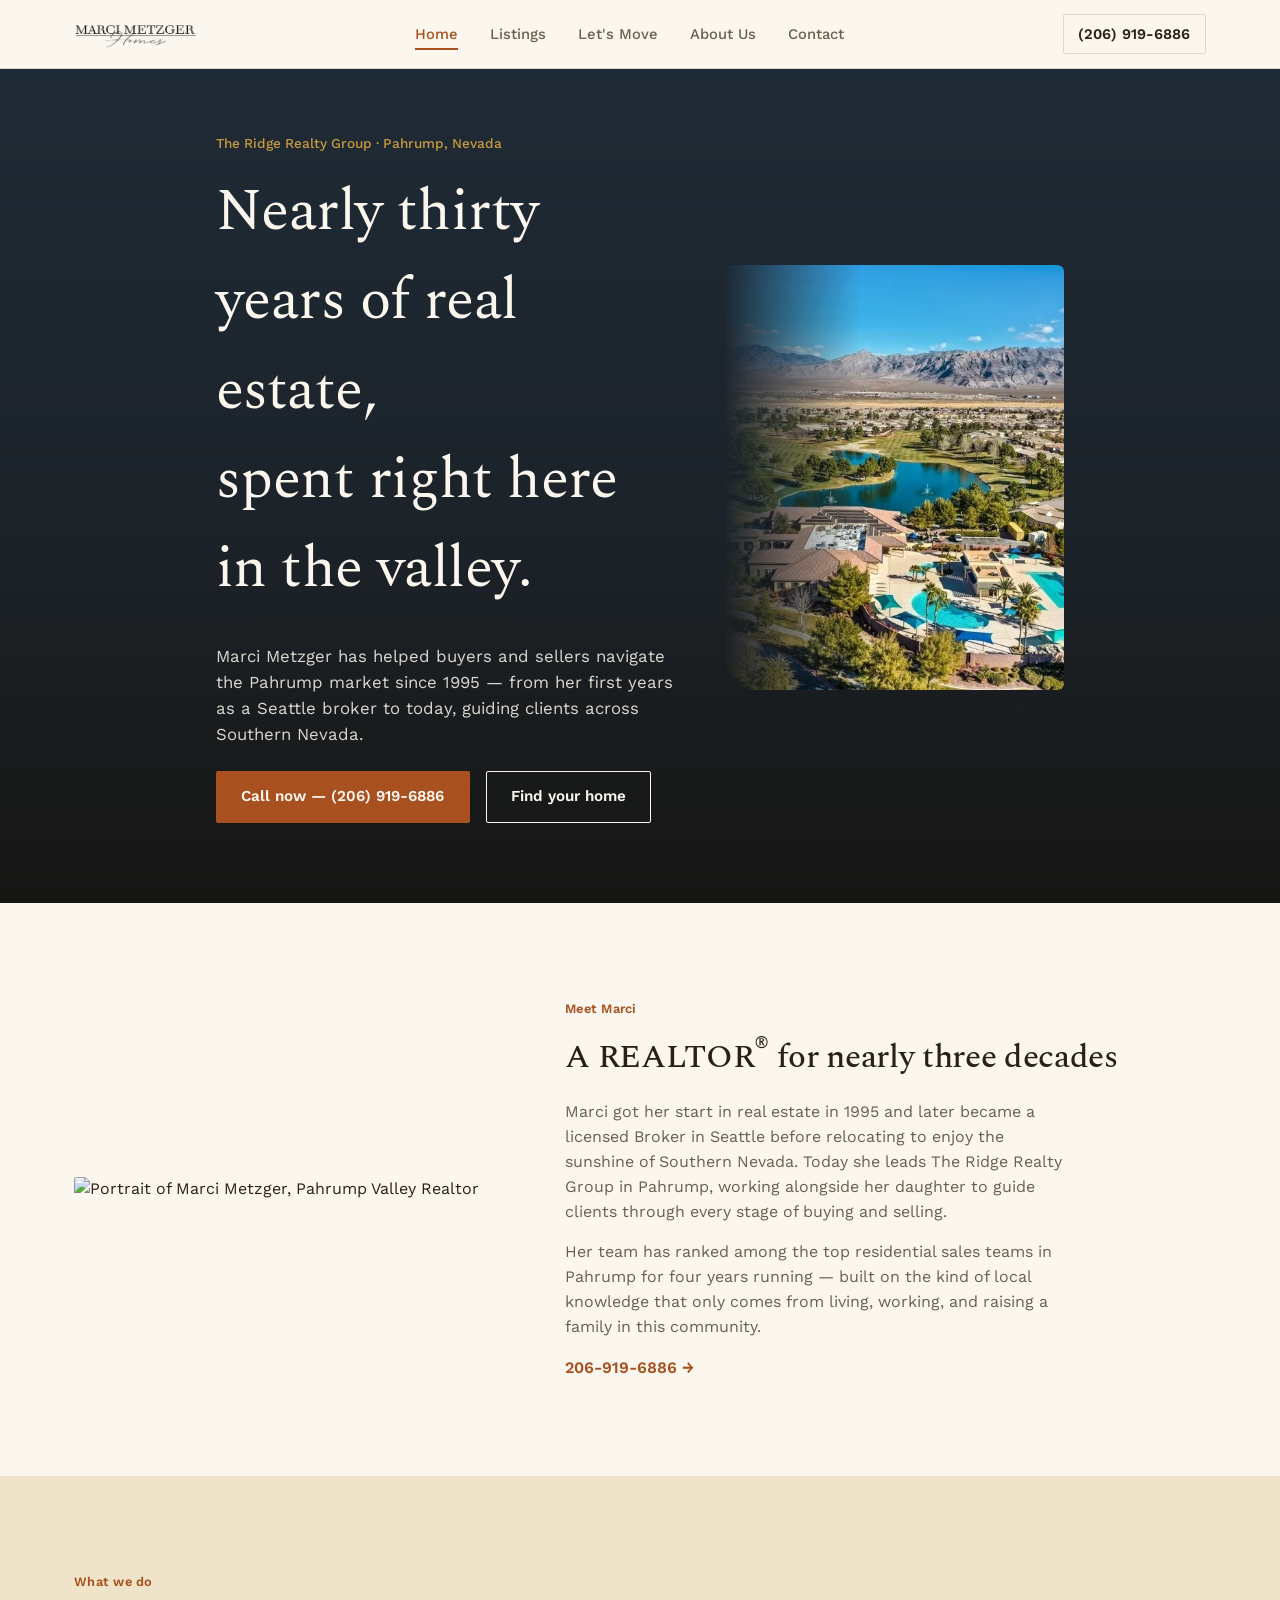
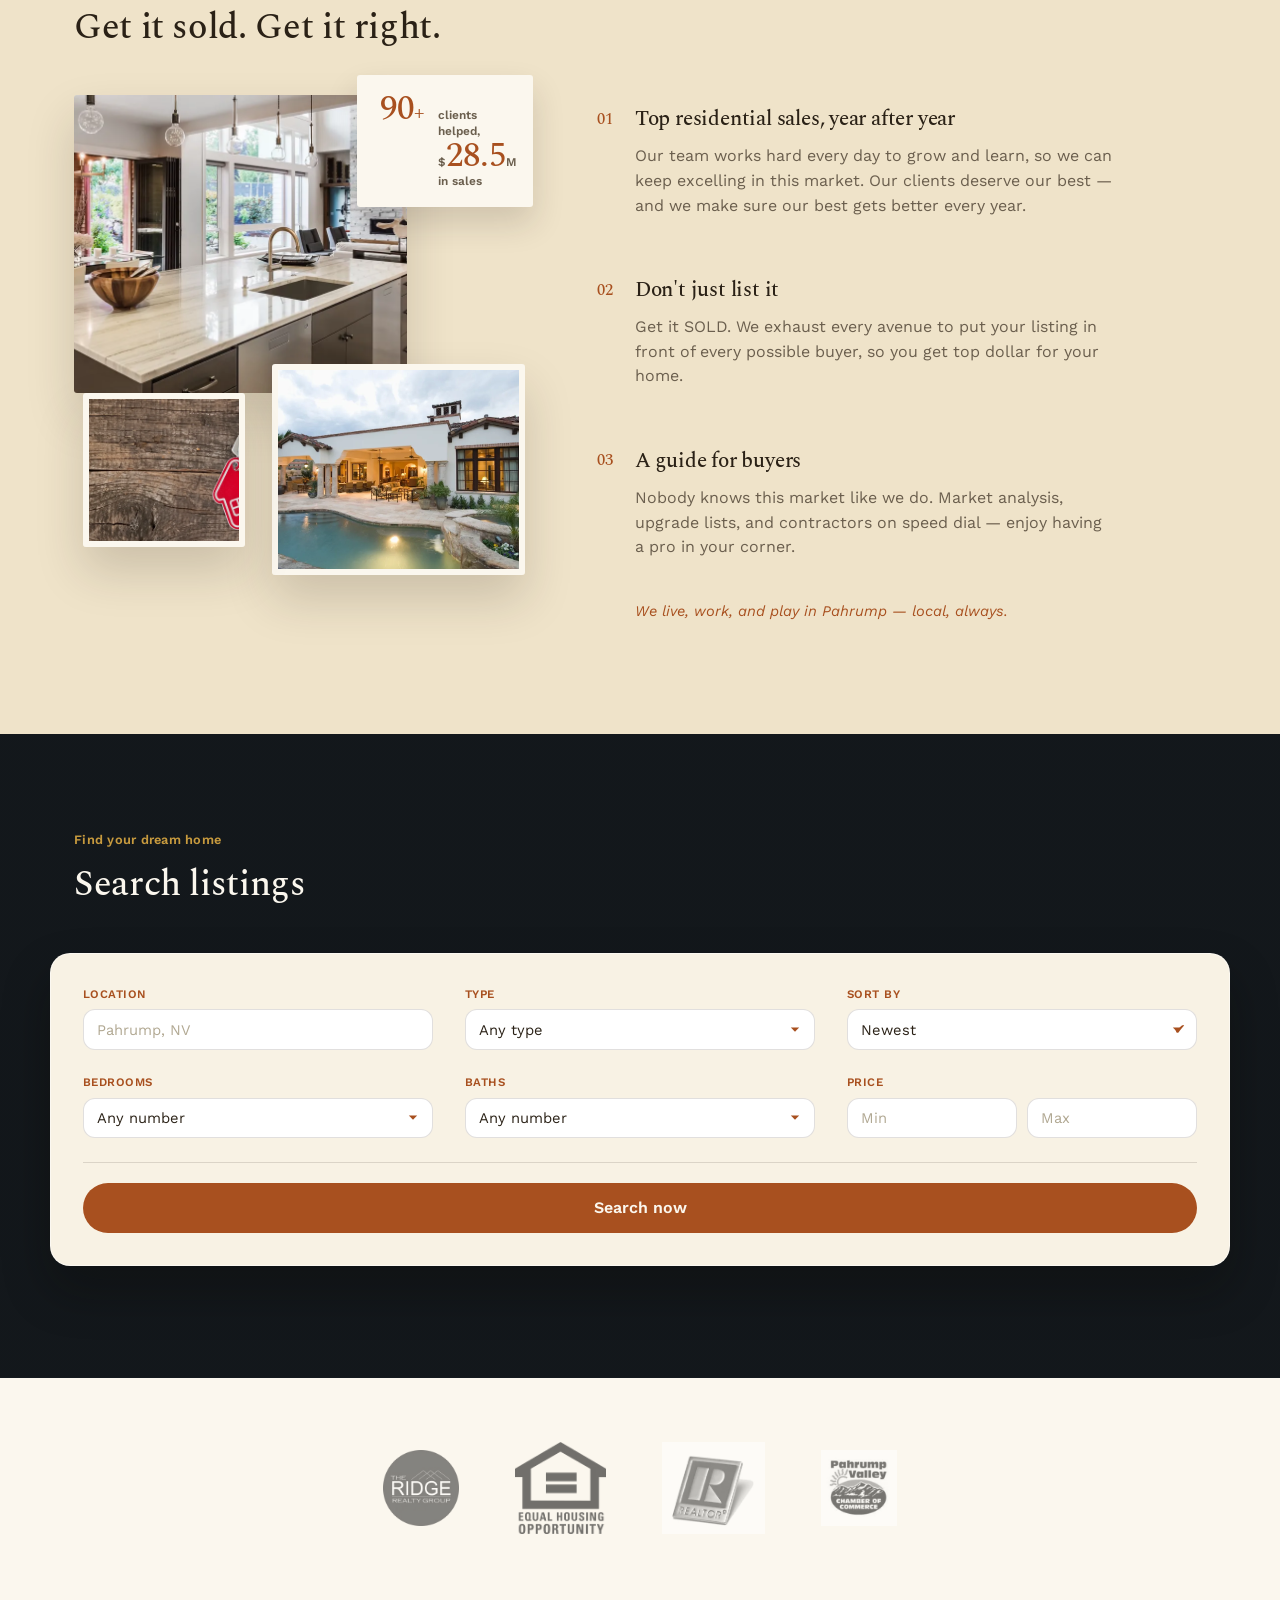
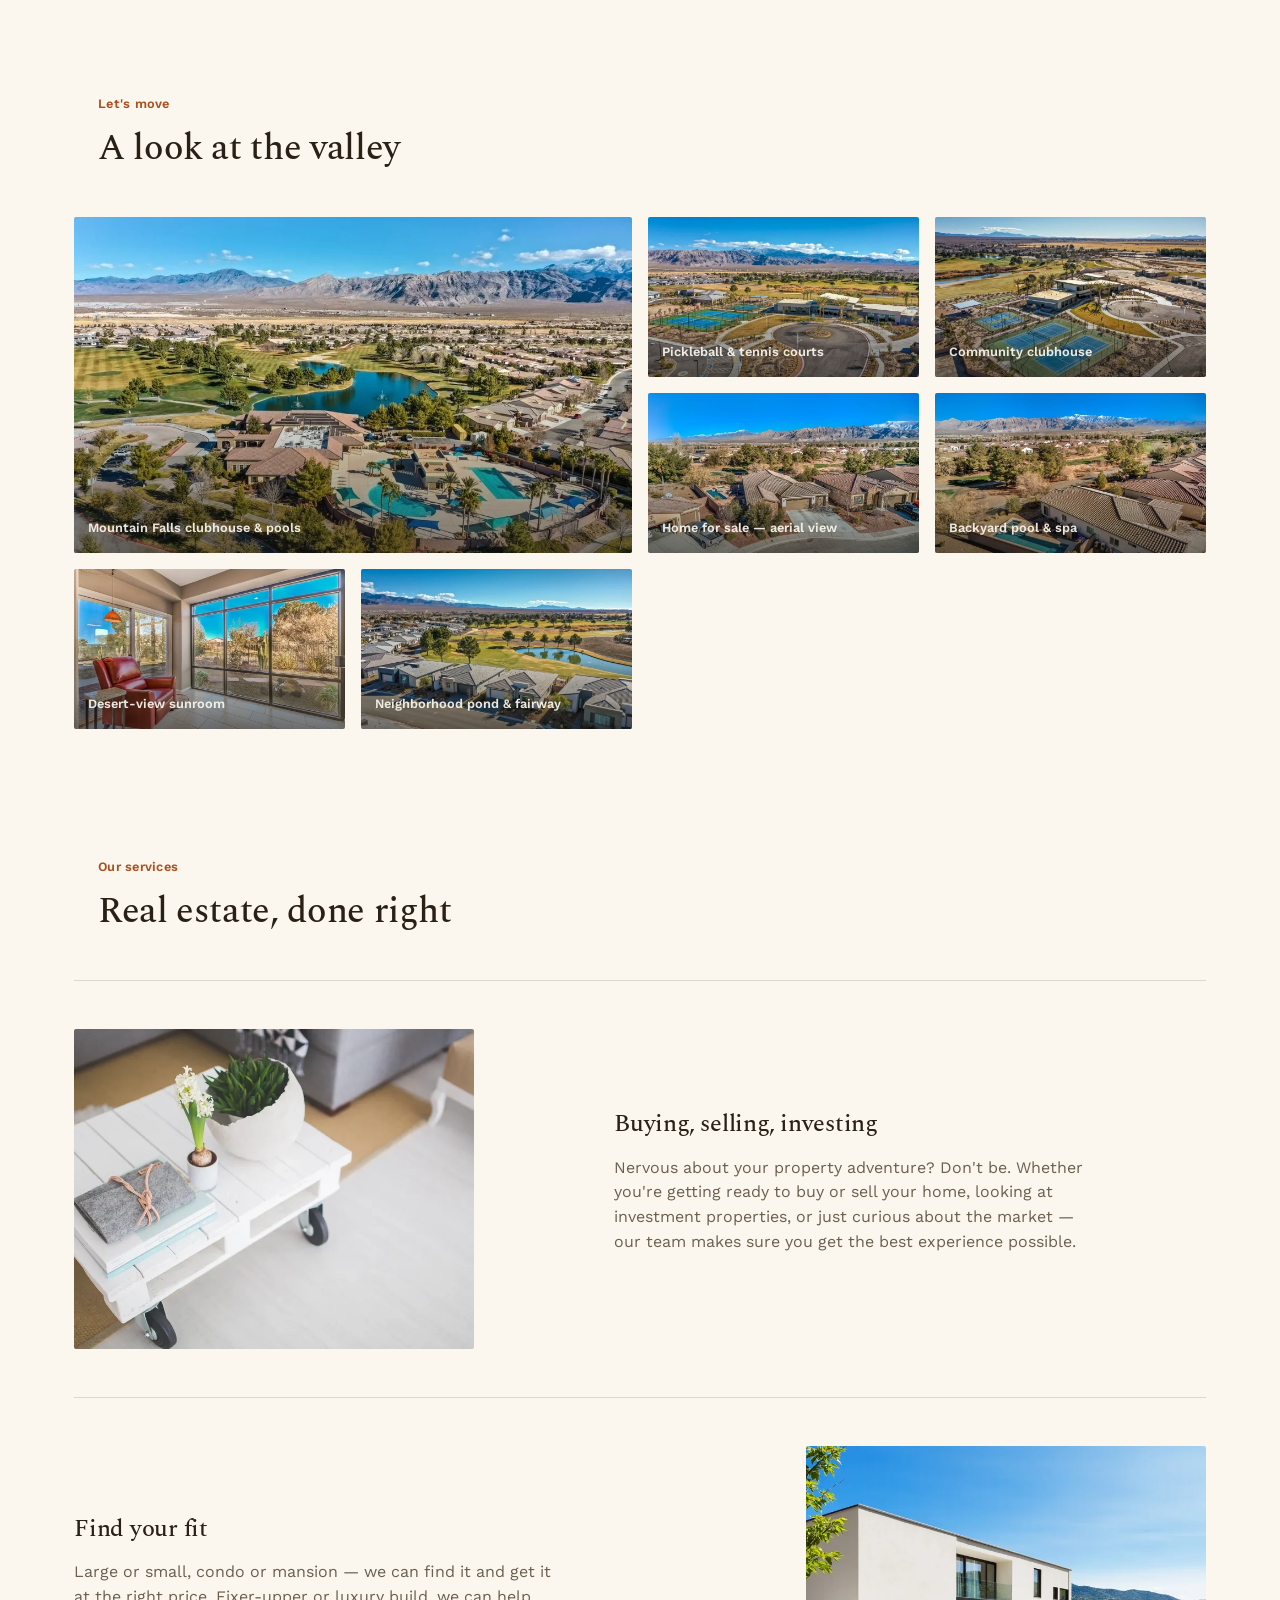
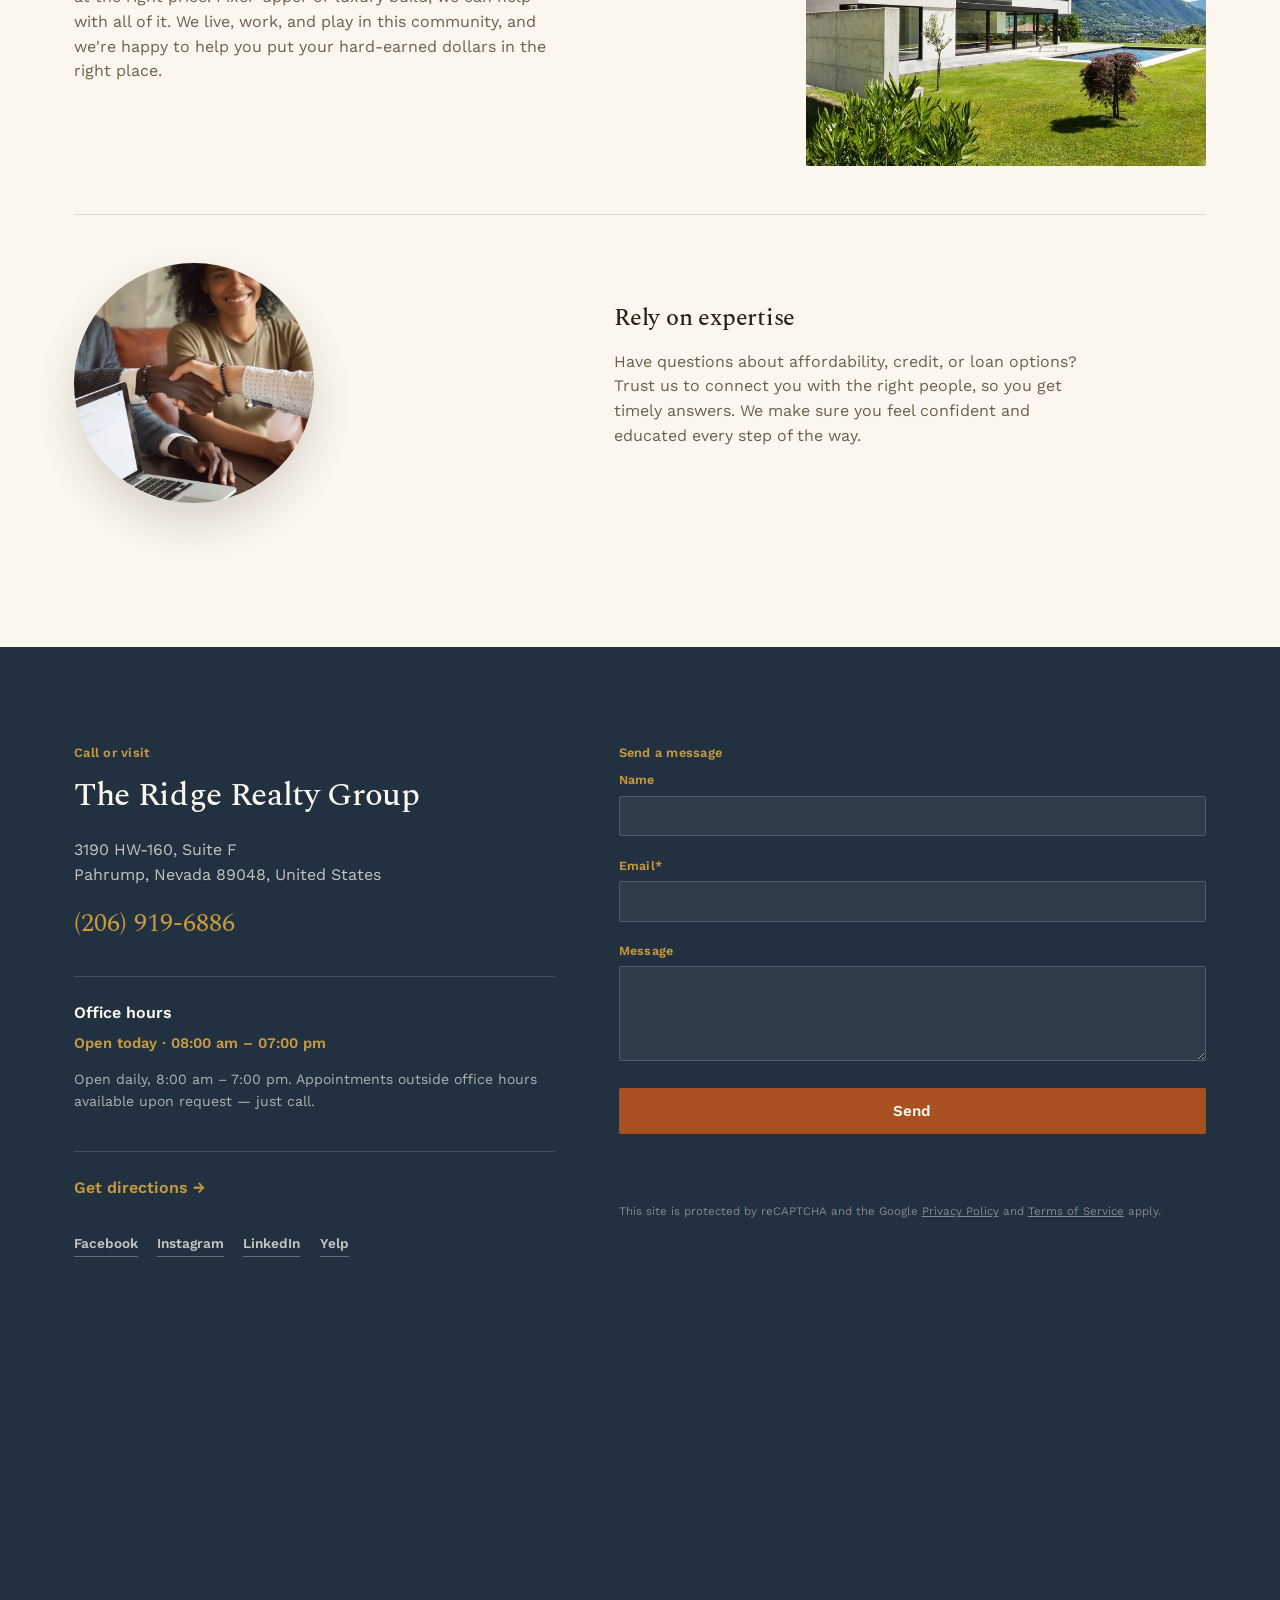
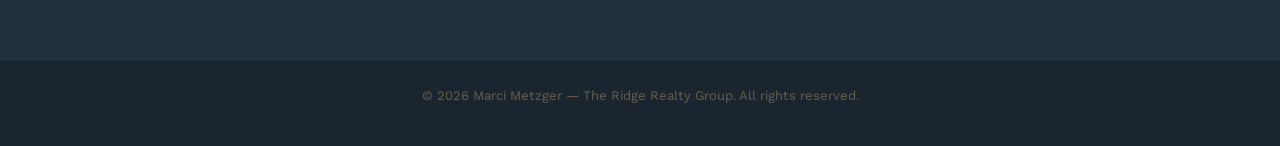
==== commit 65929124: "final redesign" ====
--- a/index.html
+++ b/index.html
@@ -188,10 +188,6 @@
     <div class="divider-light"></div>
     <button type="submit" class="btn-search-pill">Search now</button>
   </form>
-
-  <p class="listings-note">Sample listings shown below for demonstration — connect an MLS/IDX feed to display live inventory.</p>
-
-  <div class="listing-grid" id="listing-grid"></div>
 </section>
 
 <!-- ================= AFFILIATIONS ================= -->
